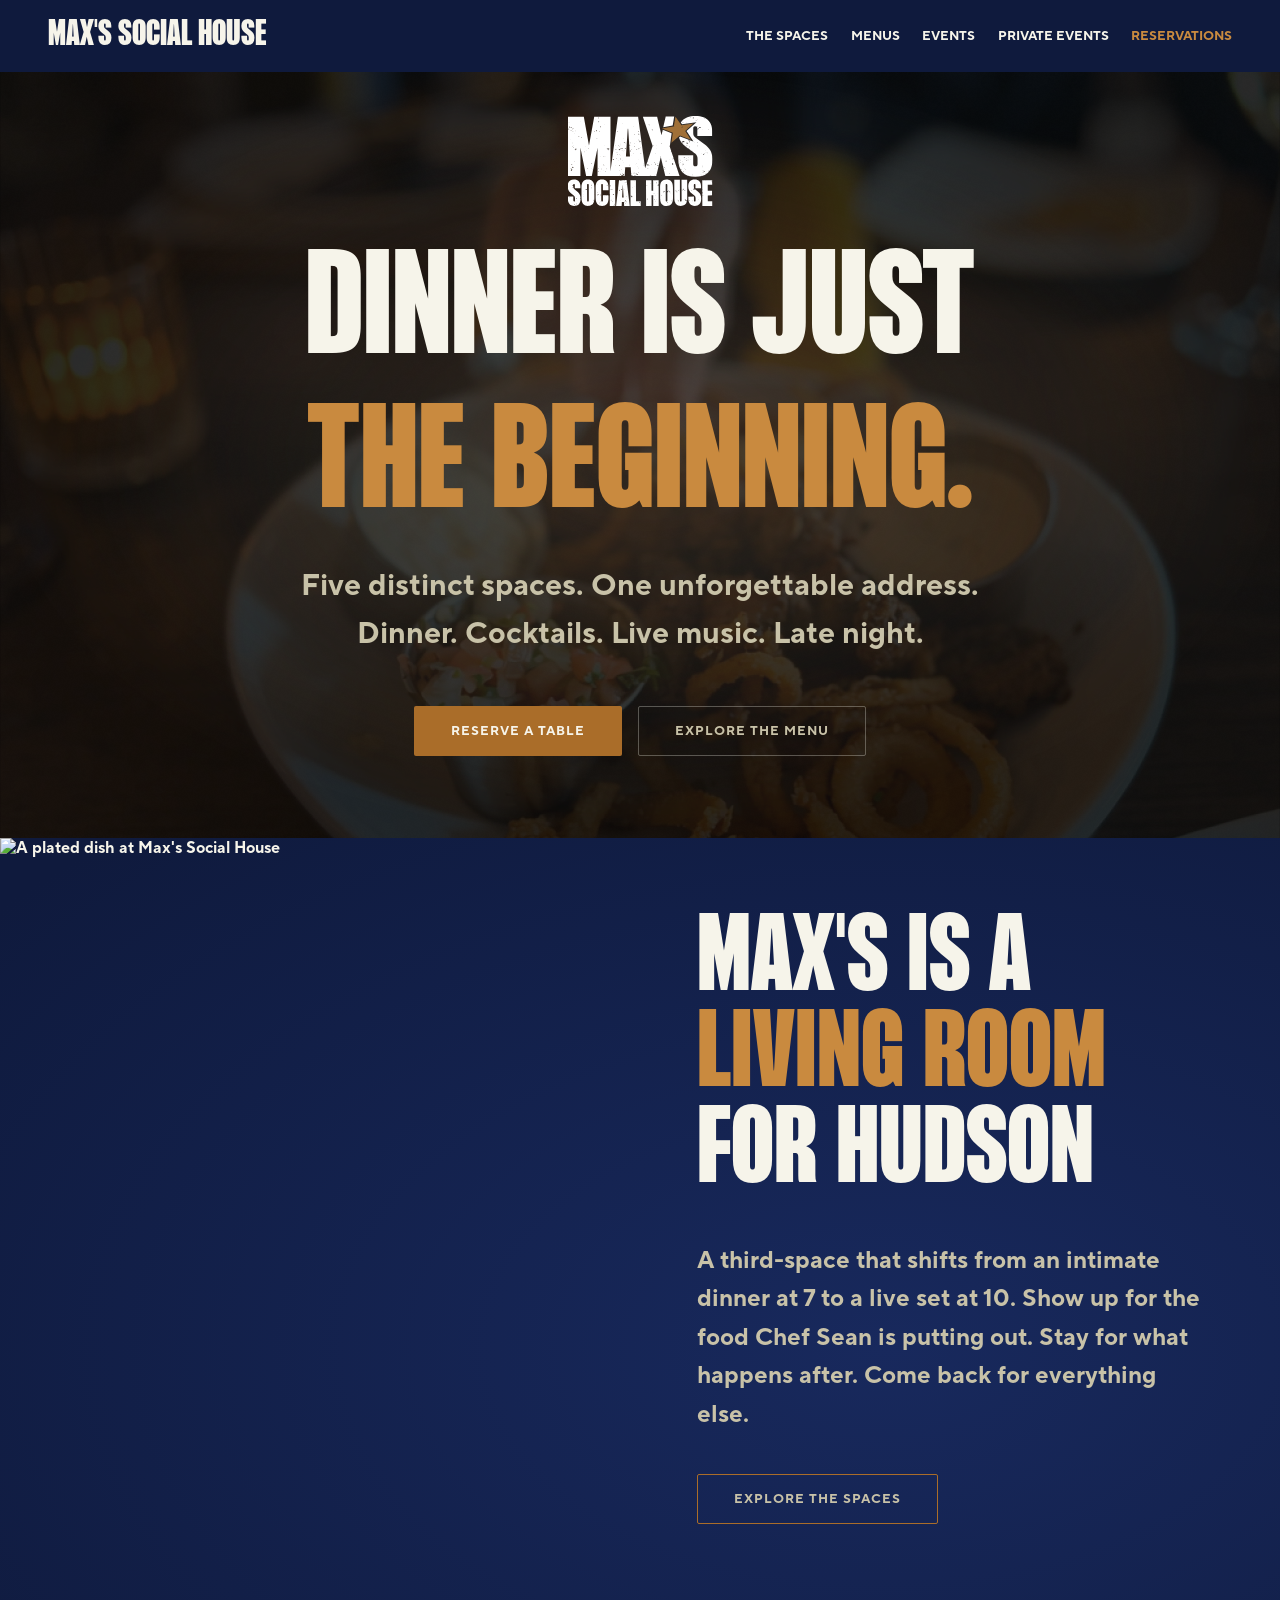
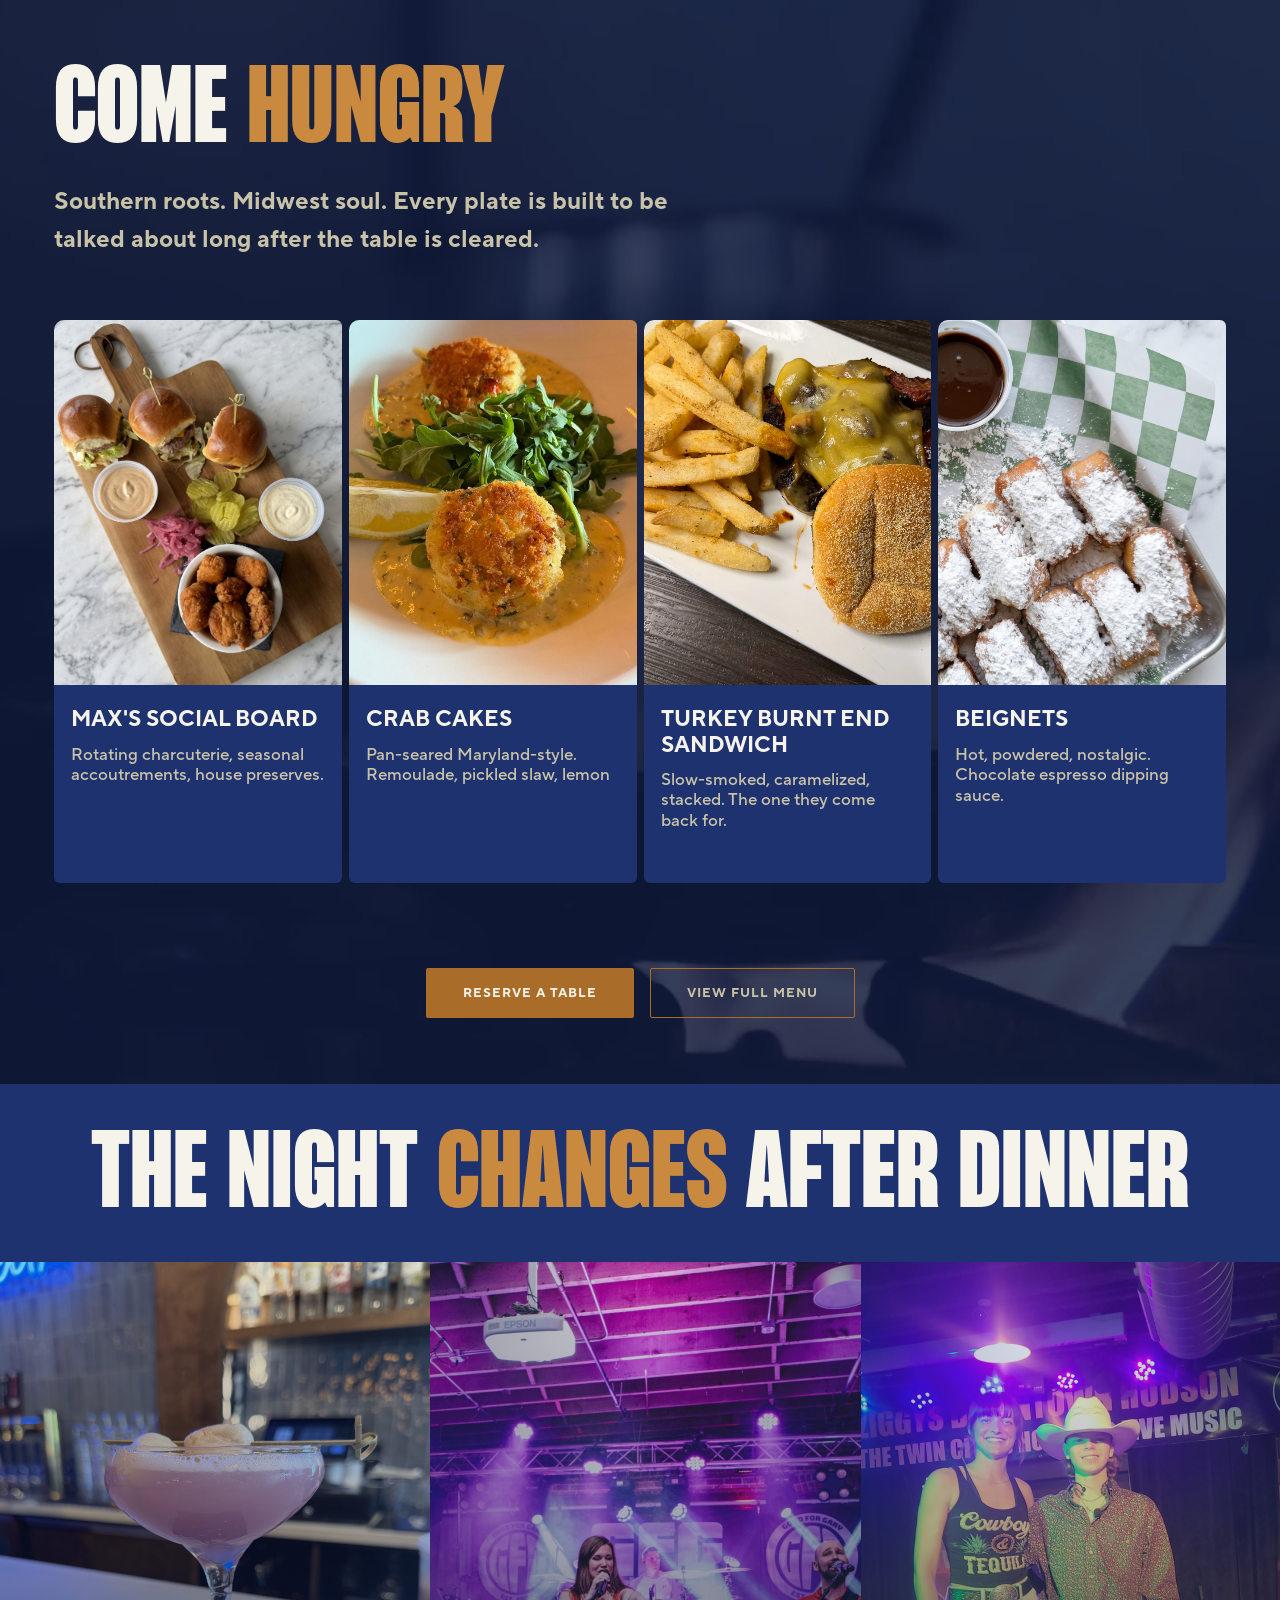
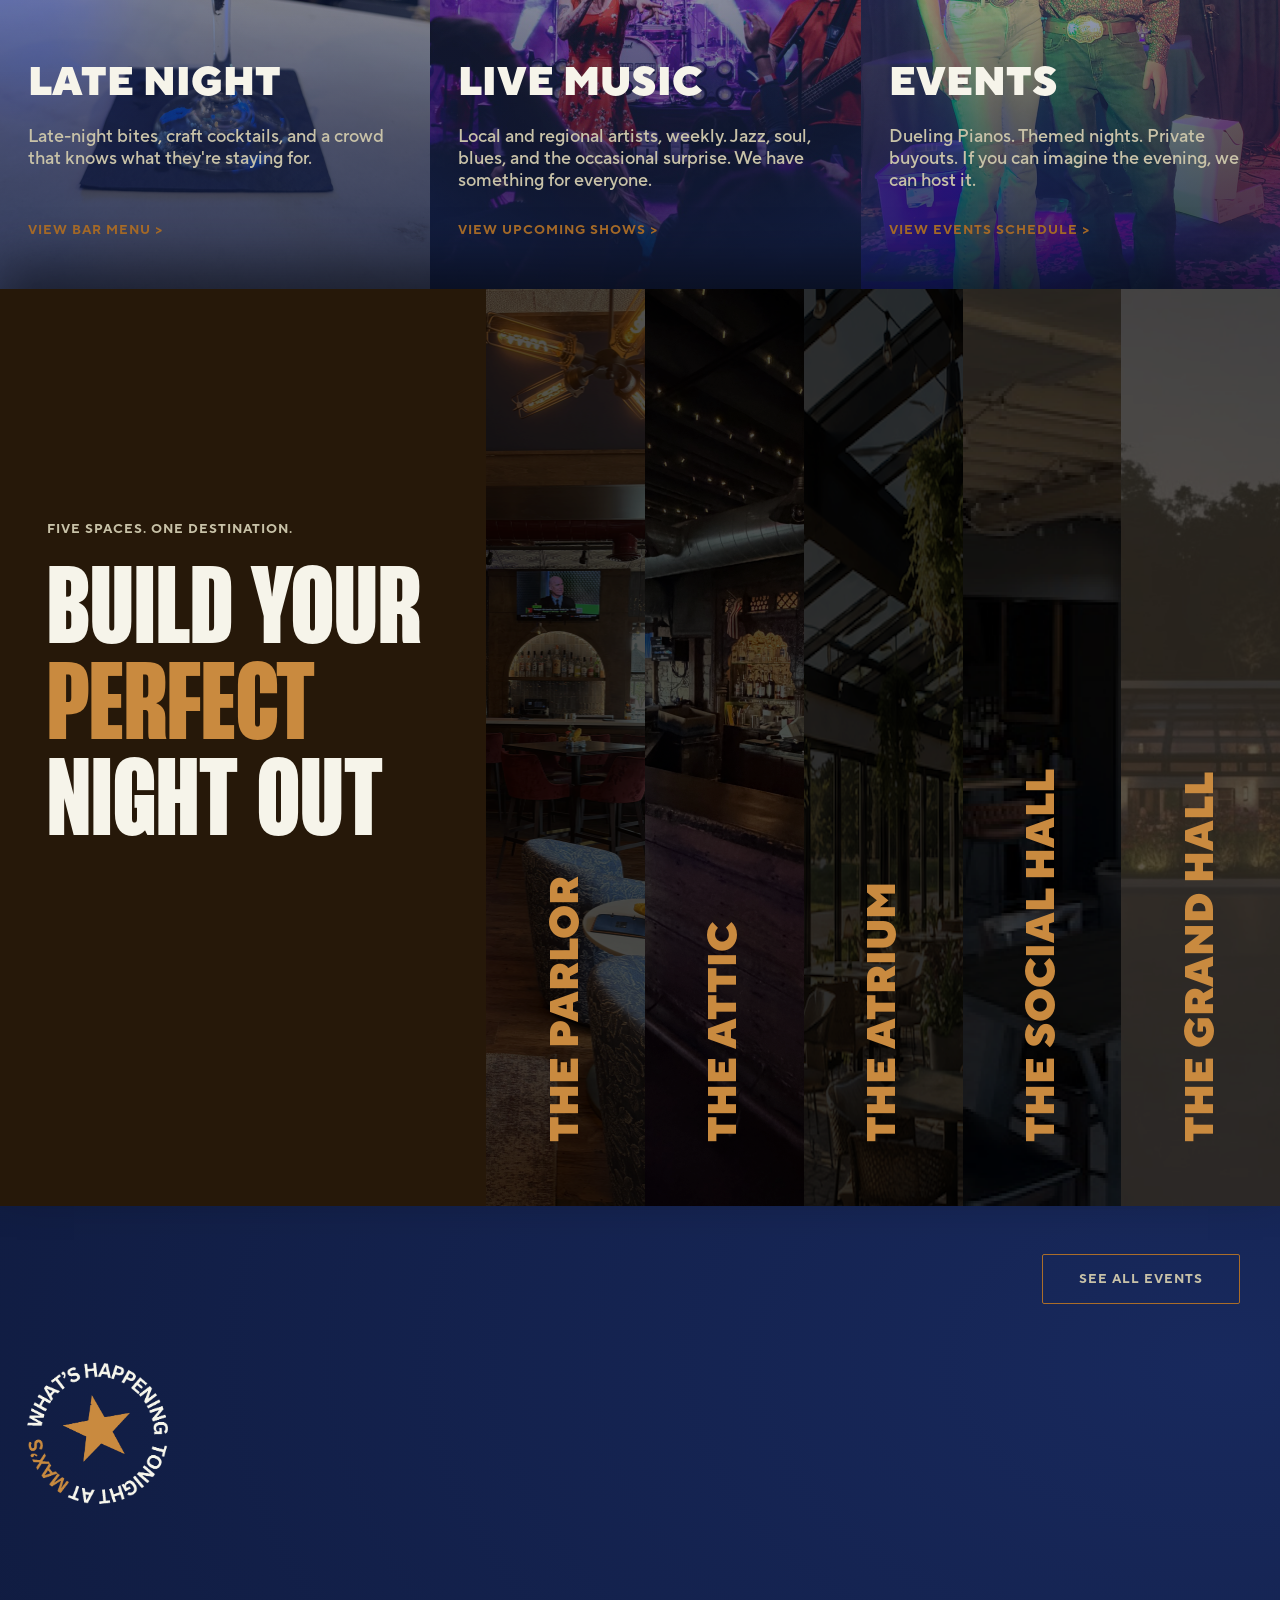
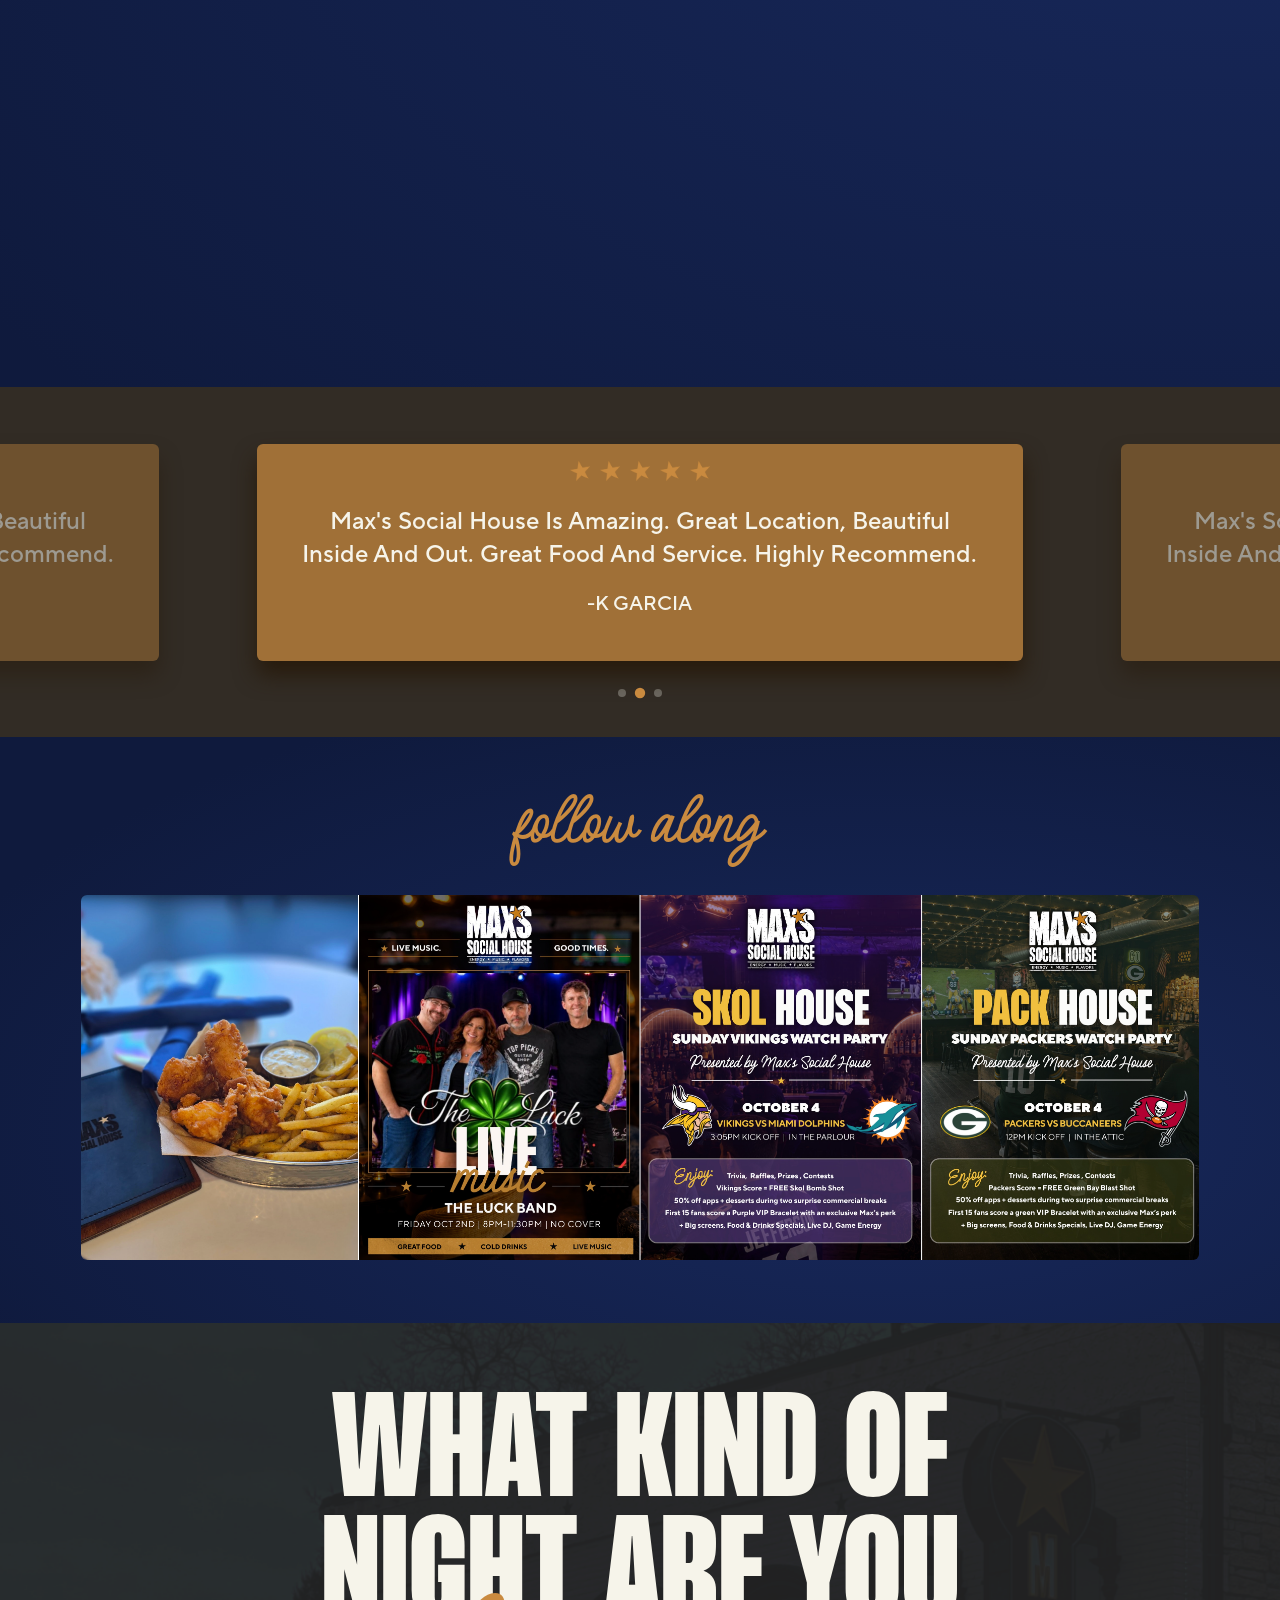
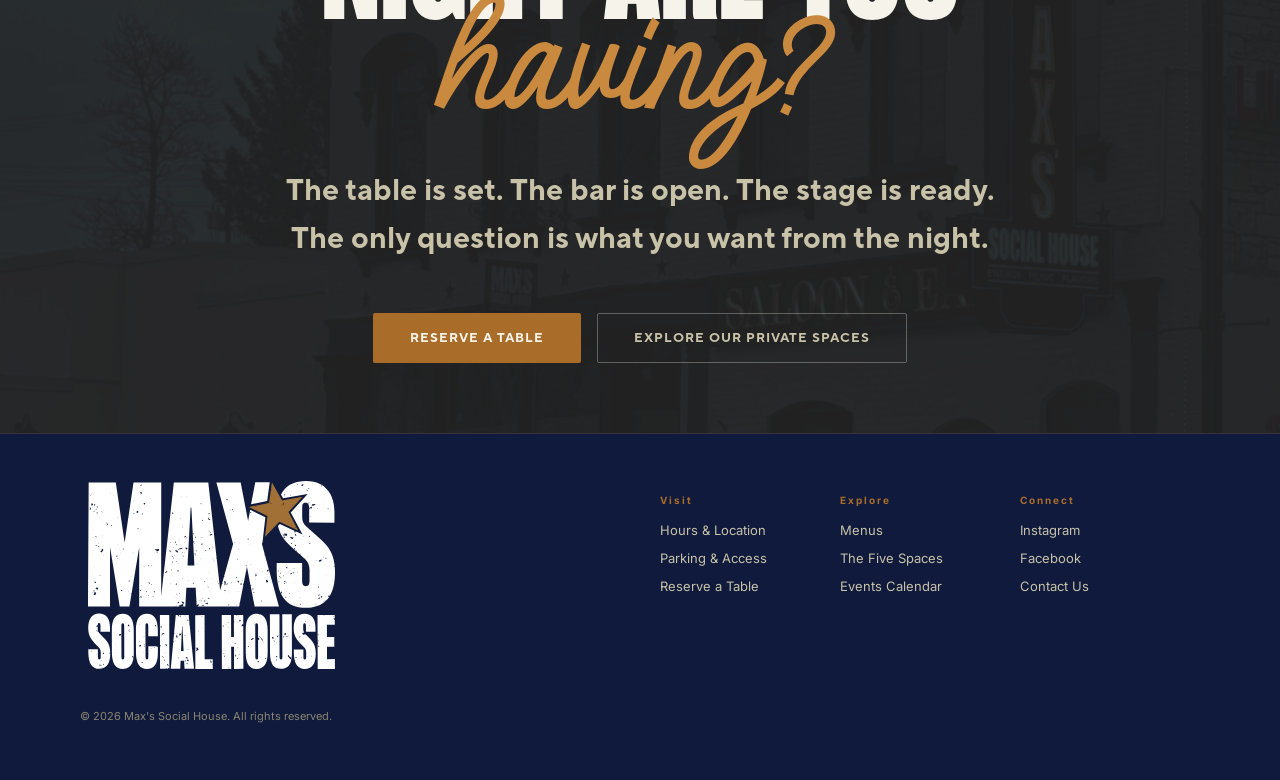
==== index.html @ 21068874 "Version CSS and JS links on each deploy Browsers cached the old stylesheet for up to 10 minutes afte" ====
<!doctype html>
<html lang="en">
<head>
  <meta charset="utf-8">
  <meta name="viewport" content="width=device-width, initial-scale=1">
  <title>Max's Social House | Hudson</title>
  <meta name="description" content="Five distinct spaces. One unforgettable address. Dinner, cocktails, live music and late night in Hudson.">
  <meta name="theme-color" content="#0f1a3d">
  <link rel="icon" href="assets/star.png">
  <link rel="preconnect" href="https://fonts.googleapis.com">
  <link rel="preconnect" href="https://fonts.gstatic.com" crossorigin>
  <link href="https://fonts.googleapis.com/css2?family=Inter:wght@400;700&display=swap" rel="stylesheet">
  <link rel="stylesheet" href="css/styles.css?v=__BUILD__">
</head>
<body>
  <a class="skip-link" href="#main">Skip to content</a>

  <!-- NAV -->
  <header class="nav" id="top">
    <a class="nav__brand" href="#top">Max's Social House</a>
    <button class="nav__toggle" aria-expanded="false" aria-controls="nav-links" aria-label="Open menu">
      <span></span><span></span>
    </button>
    <nav class="nav__links" id="nav-links" aria-label="Primary">
      <a href="#spaces">The Spaces</a>
      <a href="#menu">Menus</a>
      <a href="#events">Events</a>
      <a href="#night">Private Events</a>
      <a href="#reserve" class="is-accent">Reservations</a>
    </nav>
  </header>

  <main id="main">
    <!-- HERO -->
    <section class="hero" aria-labelledby="hero-title">
      <img class="hero__bg" src="assets/hero-bg.png" alt="" aria-hidden="true">
      <img class="hero__logo" src="assets/logo.svg" alt="Max's Social House" width="145" height="90">
      <div class="hero__content">
        <h1 id="hero-title" class="display hero__title">
          <span class="reveal">Dinner is just</span>
          <span class="reveal is-gold">the beginning.</span>
        </h1>
        <p class="hero__sub reveal">Five distinct spaces. One unforgettable address.<br>Dinner. Cocktails. Live music. Late night.</p>
        <div class="cta-row reveal">
          <a class="btn btn--solid" href="#reserve">Reserve a table</a>
          <a class="btn btn--ghost" href="#menu">Explore the menu</a>
        </div>
      </div>
    </section>

    <!-- FOOD FEATURE -->
    <section class="feature" aria-labelledby="feature-title">
      <div class="feature__media">
        <img src="assets/food-feature.png" alt="A plated dish at Max's Social House" loading="lazy">
      </div>
      <div class="feature__body">
        <h2 id="feature-title" class="display display--lg reveal">Max's is a <span class="is-gold">living room</span> for Hudson</h2>
        <p class="lede reveal">A third-space that shifts from an intimate dinner at 7 to a live set at 10. Show up for the food Chef Sean is putting out. Stay for what happens after. Come back for everything else.</p>
        <a class="btn btn--outline reveal" href="#spaces">Explore the spaces</a>
      </div>
    </section>

    <!-- COME HUNGRY -->
    <section class="menu" id="menu" aria-labelledby="menu-title">
      <img class="menu__bg" src="assets/kitchen-bg.png" alt="" aria-hidden="true" loading="lazy">
      <div class="container">
        <h2 id="menu-title" class="display display--lg reveal">Come <span class="is-gold">Hungry</span></h2>
        <p class="lede menu__lede reveal">Southern roots. Midwest soul. Every plate is built to be talked about long after the table is cleared.</p>

        <ul class="dishes">
          <li class="dish reveal">
            <div class="dish__img"><img src="assets/dish-board.png" alt="Max's Social Board" loading="lazy" style="--w:118.27%;--h:120.62%;--x:-7.47%;--y:-7.44%"></div>
            <div class="dish__info">
              <h3>Max's Social Board</h3>
              <p>Rotating charcuterie, seasonal accoutrements, house preserves.</p>
              <a class="dish__cta" href="#menu">View menu</a>
            </div>
          </li>
          <li class="dish reveal">
            <div class="dish__img"><img src="assets/dish-crab-cakes.png" alt="Crab cakes" loading="lazy" style="--w:149.84%;--h:152.25%;--x:-30.57%;--y:-33.52%"></div>
            <div class="dish__info">
              <h3>Crab Cakes</h3>
              <p>Pan-seared Maryland-style. Remoulade, pickled slaw, lemon</p>
              <a class="dish__cta" href="#menu">View menu</a>
            </div>
          </li>
          <li class="dish reveal">
            <div class="dish__img"><img src="assets/dish-burnt-end.png" alt="Turkey burnt end sandwich" loading="lazy" style="--w:162.76%;--h:165.34%;--x:-30.32%;--y:-47.65%"></div>
            <div class="dish__info">
              <h3>Turkey Burnt End Sandwich</h3>
              <p>Slow-smoked, caramelized, stacked. The one they come back for.</p>
              <a class="dish__cta" href="#menu">View menu</a>
            </div>
          </li>
          <li class="dish reveal">
            <div class="dish__img"><img src="assets/dish-beignets.png" alt="Beignets" loading="lazy" style="--w:176.62%;--h:179.55%;--x:-74.66%;--y:-35.58%"></div>
            <div class="dish__info">
              <h3>Beignets</h3>
              <p>Hot, powdered, nostalgic. Chocolate espresso dipping sauce.</p>
              <a class="dish__cta" href="#menu">View menu</a>
            </div>
          </li>
        </ul>

        <div class="cta-row cta-row--center reveal">
          <a class="btn btn--solid" href="#reserve">Reserve a table</a>
          <a class="btn btn--outline" href="#menu">View full menu</a>
        </div>
      </div>
    </section>

    <!-- THE NIGHT CHANGES -->
    <section class="night" id="night" aria-labelledby="night-title">
      <h2 id="night-title" class="display display--lg night__title reveal">The night <span class="is-gold">changes</span> after dinner</h2>
      <div class="night__grid">
        <article class="night__panel">
          <img src="assets/night-late.png" alt="Craft cocktails at the bar" loading="lazy">
          <div class="night__text">
            <h3>Late Night</h3>
            <p>Late-night bites, craft cocktails, and a crowd that knows what they're staying for.</p>
            <a class="link-cta" href="#menu">View bar menu &gt;</a>
          </div>
        </article>
        <article class="night__panel">
          <img src="assets/night-music.png" alt="Live band on stage" loading="lazy">
          <div class="night__text">
            <h3>Live Music</h3>
            <p>Local and regional artists, weekly. Jazz, soul, blues, and the occasional surprise. We have something for everyone.</p>
            <a class="link-cta" href="#events">View upcoming shows &gt;</a>
          </div>
        </article>
        <article class="night__panel">
          <img src="assets/night-events.png" alt="Guests at a themed event" loading="lazy">
          <div class="night__text">
            <h3>Events</h3>
            <p>Dueling Pianos. Themed nights. Private buyouts. If you can imagine the evening, we can host it.</p>
            <a class="link-cta" href="#events">View events schedule &gt;</a>
          </div>
        </article>
      </div>
    </section>

    <!-- BUILD YOUR PERFECT NIGHT (accordion) -->
    <section class="spaces" id="spaces" aria-labelledby="spaces-title">
      <div class="spaces__intro">
        <p class="eyebrow reveal">Five spaces. One destination.</p>
        <h2 id="spaces-title" class="display display--lg reveal">Build your<br><span class="is-gold">perfect</span><br>night out</h2>
        <p class="spaces__hint">Tap a space to step inside.</p>
      </div>

      <div class="accordion" data-accordion>
        <article class="space" data-space>
          <button class="space__tab" aria-expanded="false" aria-controls="space-parlor">
            <img src="assets/space-parlor.png" alt="" loading="lazy">
            <span class="space__label">The Parlor</span>
          </button>
          <div class="space__body" id="space-parlor" role="region" aria-label="The Parlor">
            <h3>The Parlor</h3>
            <p>Curated and unhurried. The room for a long dinner with good wine and better company.</p>
            <a class="link-cta link-cta--underline" href="#reserve">Reserve the Parlor →</a>
          </div>
        </article>
        <article class="space" data-space>
          <button class="space__tab" aria-expanded="false" aria-controls="space-attic">
            <img src="assets/space-attic.png" alt="" loading="lazy">
            <span class="space__label">The Attic</span>
          </button>
          <div class="space__body" id="space-attic" role="region" aria-label="The Attic">
            <h3>The Attic</h3>
            <p>A stage that's never empty for long. This is where the night shifts.</p>
            <a class="link-cta" href="#events">See the lineup &gt;</a>
          </div>
        </article>
        <article class="space" data-space>
          <button class="space__tab" aria-expanded="false" aria-controls="space-atrium">
            <img src="assets/space-atrium.png" alt="" loading="lazy">
            <span class="space__label">The Atrium</span>
          </button>
          <div class="space__body" id="space-atrium" role="region" aria-label="The Atrium">
            <h3>The Atrium</h3>
            <p>The most beautiful space in Hudson. Featuring a glass retractable roof, perfect for your next private event.</p>
            <a class="link-cta" href="#reserve">Reserve your spot &gt;</a>
          </div>
        </article>
        <article class="space" data-space>
          <button class="space__tab" aria-expanded="false" aria-controls="space-social">
            <img src="assets/space-social-hall.png" alt="" loading="lazy">
            <span class="space__label">The Social Hall</span>
          </button>
          <div class="space__body" id="space-social" role="region" aria-label="The Social Hall">
            <h3>The Social Hall</h3>
            <p>Full buyout capacity for weddings, corporate events, and celebrations that need the whole stage.</p>
            <a class="link-cta" href="#reserve">Plan your next event &gt;</a>
          </div>
        </article>
        <article class="space space--dim" data-space>
          <button class="space__tab" aria-expanded="false" aria-controls="space-grand">
            <img src="assets/space-grand-hall.png" alt="" loading="lazy">
            <span class="space__label">The Grand Hall</span>
          </button>
          <div class="space__body" id="space-grand" role="region" aria-label="The Grand Hall">
            <h3>The Grand Hall</h3>
            <p>When the whole house is yours. Max's at full scale — every room, every bar, every floor.</p>
            <a class="link-cta" href="#reserve">Plan your next event &gt;</a>
          </div>
        </article>
      </div>
    </section>

    <!-- EVENTS -->
    <section class="events" id="events" aria-labelledby="events-title">
      <div class="container">
        <div class="events__head">
          <h2 id="events-title" class="display display--lg reveal">Plans just got <span class="is-gold">better</span></h2>
          <a class="btn btn--outline" href="#events">See all events</a>
        </div>
        <div class="events__stickers" aria-hidden="true">
          <img class="sticker sticker--badge" src="assets/badge.png" alt="">
          <img class="sticker sticker--star" src="assets/star.png" alt="">
        </div>
        <ul class="event-list">
          <li class="event reveal">
            <div class="event__img"><img src="assets/event-1.png" alt="Band performing" loading="lazy"></div>
            <div class="event__info">
              <p class="event__date">Saturday, Oct 9 · 7-10 PM</p>
              <h3>Band Name One</h3>
            </div>
          </li>
          <li class="event reveal">
            <div class="event__img event__img--top"><img src="assets/event-2.png" alt="Band performing" loading="lazy"></div>
            <div class="event__info">
              <p class="event__date">Saturday, Oct 9 · 7-10 PM</p>
              <h3>Band Name One</h3>
            </div>
          </li>
          <li class="event reveal">
            <div class="event__img"><img src="assets/event-3.png" alt="Band performing" loading="lazy"></div>
            <div class="event__info">
              <p class="event__date">Saturday, Oct 9 · 7-10 PM</p>
              <h3>Band Name One</h3>
            </div>
          </li>
        </ul>
      </div>
    </section>

    <!-- REVIEWS -->
    <section class="reviews" aria-label="Guest reviews">
      <div class="reviews__track" data-carousel>
        <figure class="review">
          <div class="review__stars" aria-label="5 out of 5 stars"><img src="assets/star.png" alt=""><img src="assets/star.png" alt=""><img src="assets/star.png" alt=""><img src="assets/star.png" alt=""><img src="assets/star.png" alt=""></div>
          <blockquote>Max's Social House is amazing. Great location, beautiful inside and out. Great food and service. Highly recommend.</blockquote>
          <figcaption>-K Garcia</figcaption>
        </figure>
        <figure class="review">
          <div class="review__stars" aria-label="5 out of 5 stars"><img src="assets/star.png" alt=""><img src="assets/star.png" alt=""><img src="assets/star.png" alt=""><img src="assets/star.png" alt=""><img src="assets/star.png" alt=""></div>
          <blockquote>Max's Social House is amazing. Great location, beautiful inside and out. Great food and service. Highly recommend.</blockquote>
          <figcaption>-K Garcia</figcaption>
        </figure>
        <figure class="review">
          <div class="review__stars" aria-label="5 out of 5 stars"><img src="assets/star.png" alt=""><img src="assets/star.png" alt=""><img src="assets/star.png" alt=""><img src="assets/star.png" alt=""><img src="assets/star.png" alt=""></div>
          <blockquote>Max's Social House is amazing. Great location, beautiful inside and out. Great food and service. Highly recommend.</blockquote>
          <figcaption>-K Garcia</figcaption>
        </figure>
      </div>
      <div class="reviews__dots" role="tablist" aria-label="Choose review"></div>
    </section>

    <!-- IG FEED -->
    <section class="ig" aria-labelledby="ig-title">
      <h2 id="ig-title" class="script ig__title reveal">follow along</h2>
      <a class="ig__feed reveal" href="https://www.instagram.com/" target="_blank" rel="noopener">
        <img src="assets/ig-feed.png" alt="Recent posts from Max's Social House on Instagram" loading="lazy">
      </a>
    </section>

    <!-- RESERVATIONS CTA -->
    <section class="reserve" id="reserve" aria-labelledby="reserve-title">
      <img class="reserve__bg" src="assets/reserve-bg.png" alt="" aria-hidden="true" loading="lazy">
      <div class="reserve__content">
        <h2 id="reserve-title" class="reserve__title">
          <span class="display reveal">What kind of</span>
          <span class="display reveal">night are you</span>
          <span class="script is-gold reveal">having?</span>
        </h2>
        <p class="hero__sub reveal">The table is set. The bar is open. The stage is ready.<br>The only question is what you want from the night.</p>
        <div class="cta-row reveal">
          <a class="btn btn--solid" href="#reserve">Reserve a table</a>
          <a class="btn btn--ghost" href="#spaces">Explore our private spaces</a>
        </div>
      </div>
    </section>
  </main>

  <!-- FOOTER -->
  <footer class="footer">
    <img class="footer__logo" src="assets/logo-footer.svg" alt="Max's Social House" width="247" height="188" loading="lazy">
    <div class="footer__cols">
      <div>
        <h4>Visit</h4>
        <a href="#reserve">Hours &amp; Location</a>
        <a href="#reserve">Parking &amp; Access</a>
        <a href="#reserve">Reserve a Table</a>
      </div>
      <div>
        <h4>Explore</h4>
        <a href="#menu">Menus</a>
        <a href="#spaces">The Five Spaces</a>
        <a href="#events">Events Calendar</a>
      </div>
      <div>
        <h4>Connect</h4>
        <a href="https://www.instagram.com/" target="_blank" rel="noopener">Instagram</a>
        <a href="https://www.facebook.com/" target="_blank" rel="noopener">Facebook</a>
        <a href="#reserve">Contact Us</a>
      </div>
    </div>
    <p class="footer__legal">© <span data-year>2026</span> Max's Social House. All rights reserved.</p>
  </footer>

  <script src="js/main.js?v=__BUILD__" defer></script>
</body>
</html>
---- css/styles.css ----
/* Max's Social House — homepage
   Built from Figma file WsIGSL1hlkU1OYJswcUmLU (Home + /page states).
   The design calls for TT Norms Pro ExtraBold on large titles; Black (900) stands
   in until an ExtraBold file is added. Weight 800 requests resolve to Black. */

@font-face { font-family: "PP Formula Condensed"; src: url("../fonts/PPFormula-CondensedBlack.woff2") format("woff2"); font-weight: 900; font-display: swap; }
@font-face { font-family: "Bristers Script"; src: url("../fonts/TheBristersScript.woff2") format("woff2"); font-weight: 400; font-display: swap; }
@font-face { font-family: "TT Norms Pro"; src: url("../fonts/TTNormsPro-Medium.woff2") format("woff2"); font-weight: 500; font-display: swap; }
@font-face { font-family: "TT Norms Pro"; src: url("../fonts/TTNormsPro-Bold.woff2") format("woff2"); font-weight: 700; font-display: swap; }
@font-face { font-family: "TT Norms Pro"; src: url("../fonts/TTNormsPro-Black.woff2") format("woff2"); font-weight: 800 900; font-display: swap; }

:root {
  /* Color (from Figma fills) */
  --navy: #0f1a3d;
  --navy-glow: #18295d;
  --navy-card: #1e3270;
  --cream: #f6f4ea;
  --sand: #c8c2a8;
  --gold: #c98a3f;
  --copper: #aa6d29;
  --espresso: #261809;
  --cocoa: #322c25;
  --caramel: #a07037;
  --shadow-brown: #281b0c;
  --muted: #8a8470;
  --ink: #0a0a0a;

  /* Type */
  --f-display: "PP Formula Condensed", "Anton", Impact, "Arial Narrow", sans-serif;
  --f-body: "TT Norms Pro", "Figtree", system-ui, -apple-system, sans-serif;
  --f-script: "Bristers Script", "Kaushan Script", cursive;
  --f-ui: "Inter", system-ui, sans-serif;

  /* Fluid scale, keyed to the 1280 artboard */
  --t-hero: clamp(3.5rem, 10.15vw, 8.125rem);   /* 130px */
  --t-display: clamp(3rem, 7.5vw, 6rem);         /* 96px */
  --t-sub: clamp(1.125rem, 2.35vw, 1.875rem);    /* 30px */
  --t-lede: clamp(1.0625rem, 1.875vw, 1.5rem);   /* 24px */
  --t-h3: clamp(1.75rem, 3.125vw, 2.5rem);       /* 40px */

  --gutter: clamp(1rem, 4.2vw, 3.375rem);        /* 54px */
  --ease: cubic-bezier(.22, .61, .36, 1);
}

*, *::before, *::after { box-sizing: border-box; }
html { scroll-behavior: smooth; scroll-padding-top: 72px; }
body {
  margin: 0;
  background: var(--navy);
  color: var(--cream);
  font-family: var(--f-body);
  font-weight: 700;
  -webkit-font-smoothing: antialiased;
  overflow-x: hidden;
}
img { display: block; max-width: 100%; }
a { color: inherit; text-decoration: none; }
h1, h2, h3, h4, p, ul, figure, blockquote { margin: 0; padding: 0; }
ul { list-style: none; }

.skip-link {
  position: absolute; left: -9999px; top: 0; z-index: 100;
  background: var(--copper); color: var(--cream); padding: 12px 16px;
}
.skip-link:focus { left: 16px; top: 16px; }

:focus-visible { outline: 2px solid var(--gold); outline-offset: 3px; }

.container { width: 100%; max-width: 1280px; margin: 0 auto; padding: 0 var(--gutter); }
.is-gold { color: var(--gold); }

/* ---------- Type helpers ---------- */
.display {
  font-family: var(--f-display);
  font-weight: 900;
  text-transform: uppercase;
  line-height: 1;
  letter-spacing: 0;
}
.display--lg { font-size: var(--t-display); }
.script { font-family: var(--f-script); font-weight: 400; text-transform: lowercase; line-height: 1; }
.lede { font-size: var(--t-lede); line-height: 1.6; color: var(--sand); }
.eyebrow { font-size: 13px; letter-spacing: 1px; text-transform: uppercase; color: var(--sand); }

/* ---------- Buttons ---------- */
.cta-row { display: flex; flex-wrap: wrap; gap: 16px; justify-content: center; }
.btn {
  display: inline-flex; align-items: center; justify-content: center;
  padding: 16px 36px;
  border-radius: 2px;
  font-size: 13px; letter-spacing: 1px; text-transform: uppercase;
  border: 1px solid transparent;
  transition: background-color .25s var(--ease), border-color .25s var(--ease), color .25s var(--ease), transform .25s var(--ease);
}
.btn:hover { transform: translateY(-2px); }
.btn--solid { background: var(--copper); color: var(--cream); }
.btn--solid:hover { background: var(--gold); }
.btn--ghost { border-color: rgba(246, 244, 234, .3); color: var(--sand); }
.btn--ghost:hover { border-color: var(--cream); color: var(--cream); }
.btn--outline { border-color: var(--copper); color: var(--sand); }
.btn--outline:hover { background: var(--copper); color: var(--cream); }

.link-cta {
  display: inline-block;
  font-size: 13px; letter-spacing: 1px; text-transform: uppercase;
  color: var(--copper);
  transition: color .2s var(--ease), transform .2s var(--ease);
}
.link-cta:hover { color: var(--gold); transform: translateX(4px); }
.link-cta--underline { color: var(--gold); text-decoration: underline; text-underline-offset: 3px; }

/* ---------- Nav ---------- */
.nav {
  position: sticky; top: 0; z-index: 50;
  height: 72px;
  display: flex; align-items: center; justify-content: space-between;
  padding: 0 clamp(1rem, 3.75vw, 3rem);
  background: var(--navy);
  transition: box-shadow .3s var(--ease);
}
.nav.is-scrolled { box-shadow: 0 8px 24px rgba(0, 0, 0, .35); }
.nav__brand { font-family: var(--f-display); font-size: 32px; text-transform: uppercase; color: var(--cream); white-space: nowrap; }
.nav__links { display: flex; gap: clamp(1rem, 1.75vw, 1.4rem); align-items: center; }
.nav__links a {
  position: relative; font-size: 13px; text-transform: uppercase; color: var(--cream);
}
.nav__links a::after {
  content: ""; position: absolute; left: 0; right: 0; bottom: -6px; height: 1px;
  background: currentColor; transform: scaleX(0); transform-origin: left;
  transition: transform .3s var(--ease);
}
.nav__links a:hover::after, .nav__links a:focus-visible::after { transform: scaleX(1); }
.nav__links a.is-accent { color: var(--gold); }
.nav__toggle { display: none; }

/* ---------- Hero ---------- */
.hero {
  position: relative; overflow: hidden;
  min-height: 766px;
  display: grid; place-items: center;
  padding: 160px var(--gutter) 64px;
  background: radial-gradient(64vw 383px at 50% 50%, #322c25 0%, #1e1b17 50%, #0a0a0a 100%);
  background-color: var(--ink);
  text-align: center;
}
.hero__bg {
  position: absolute; inset: 0;
  width: 100%; height: 100%;
  object-fit: cover; pointer-events: none;
}
.hero__logo { position: absolute; top: 44px; left: 50%; transform: translateX(-50%); width: 145px; height: auto; }
.hero__content { position: relative; max-width: 1175px; }
.hero__title { font-size: var(--t-hero); display: flex; flex-direction: column; color: var(--cream); }
.hero__title .is-gold { margin-top: .18em; }
.hero__sub { margin: 28px auto 48px; max-width: 894px; font-size: var(--t-sub); line-height: 1.6; color: var(--sand); }

/* ---------- Feature ---------- */
.feature {
  position: relative; overflow: hidden;
  display: grid; grid-template-columns: minmax(0, 46%) minmax(0, 1fr);
  gap: clamp(2rem, 8.5vw, 6.75rem);
  align-items: center;
  min-height: 725px;
  background: radial-gradient(90% 90% at 69% 67%, var(--navy-glow) 0%, var(--navy) 100%);
}
.feature__media { align-self: stretch; position: relative; }
.feature__media img { position: absolute; inset: 0; width: 100%; height: 100%; object-fit: cover; }
.feature__body { padding: 76px var(--gutter) 76px 0; max-width: 560px; }
.feature__body h2 { margin-bottom: 40px; }
.feature__body .lede { margin-bottom: 40px; }

/* ---------- Come Hungry ---------- */
.menu { position: relative; overflow: hidden; background: var(--navy); padding: 66px 0 66px; }
.menu__bg { position: absolute; inset: 0; width: 100%; height: 100%; object-fit: cover; pointer-events: none; }
.menu .container { position: relative; }
.menu__lede { max-width: 646px; margin-top: 21px; }
.dishes {
  display: grid; grid-template-columns: repeat(4, minmax(0, 1fr));
  gap: 7px; margin: 60px 0 85px;
}
.dish { position: relative; display: flex; flex-direction: column; }
.dish__img {
  position: relative; overflow: hidden;
  aspect-ratio: 282 / 370;
  border-radius: 10px 6px 0 0;
}
.dish__img img {
  position: absolute; max-width: none;
  width: var(--w); height: var(--h); left: var(--x); top: var(--y);
  transition: transform .8s var(--ease);
}
.dish:hover .dish__img img { transform: scale(1.06); }
.dish__info {
  flex: 1;
  position: relative; overflow: hidden;
  margin-top: -12px;
  min-height: 183px;
  padding: 22px 17px 52px;
  background: var(--navy-card);
  border-radius: 0 0 6px 6px;
}
.dish__info h3 { font-size: 22px; text-transform: uppercase; color: var(--cream); line-height: 1.15; }
.dish__info p { margin-top: 12px; font-weight: 500; font-size: 17px; color: var(--sand); line-height: 1.2; }
.dish__cta {
  position: absolute; left: 0; right: 0; bottom: 0;
  height: 36px; display: flex; align-items: center; padding: 0 17px;
  background: var(--copper); color: #fff; font-size: 12px; text-transform: uppercase;
  transform: translateY(100%);
  transition: transform .35s var(--ease), background-color .2s;
}
.dish:hover .dish__cta, .dish:focus-within .dish__cta { transform: translateY(0); }
.dish__cta:hover { background: var(--gold); }
.cta-row--center { justify-content: center; }

/* ---------- Night changes ---------- */
.night {
  /* Pinned so the Spaces accordion slides up over it. --night-top is set in JS
     so a section taller than the viewport pins by its bottom edge. */
  position: sticky; top: var(--night-top, 72px); z-index: 0;
  background: var(--navy-card); padding: 47px 0 0;
}
.night__title { text-align: center; padding: 0 var(--gutter); margin-bottom: 35px; }
.night__grid { display: grid; grid-template-columns: 430fr 431fr 419fr; }
.night__panel { position: relative; overflow: hidden; height: 627px; }
.night__panel img { width: 100%; height: 100%; object-fit: cover; transition: transform 1s var(--ease), filter .6s var(--ease); }
.night__panel::after {
  content: ""; position: absolute; inset: 0; pointer-events: none;
  background: linear-gradient(180deg, transparent 45%, rgba(15, 26, 61, .55) 100%);
}
.night__panel:hover img { transform: scale(1.05); filter: brightness(1.1); }
.night__text { position: absolute; z-index: 1; left: 28px; right: 28px; bottom: 50px; max-width: 360px; }
.night__text h3 { font-weight: 800; font-size: var(--t-h3); color: var(--cream); line-height: 1.05; text-transform: uppercase; }
.night__text p { margin: 22px 0 28px; min-height: 3.6em; font-weight: 500; font-size: 18px; color: var(--sand); line-height: 1.2; }

/* ---------- Spaces accordion ---------- */
.spaces {
  position: relative; z-index: 1;
  box-shadow: 0 -24px 48px rgba(0, 0, 0, .45);
  display: grid; grid-template-columns: 38% 62%;
  min-height: 917px;
  background: var(--espresso);
}
.spaces__intro { align-self: center; padding: 0 var(--gutter) 120px 47px; }
.spaces__intro .eyebrow { margin-bottom: 30px; }
.spaces__hint { display: none; }

.accordion { display: flex; height: 917px; }
.space {
  position: relative; overflow: hidden;
  flex: 1 1 0;
  transition: flex-grow .7s var(--ease);
  min-width: 0;
}
.space.is-active { flex-grow: 5.66; }
.space__tab {
  position: absolute; inset: 0; width: 100%;
  border: 0; padding: 0; margin: 0; cursor: pointer;
  background: var(--espresso); color: inherit; font: inherit;
}
.space__tab img {
  position: absolute; inset: 0; width: 100%; height: 100%; object-fit: cover;
  transition: transform 1s var(--ease), filter .7s var(--ease);
  filter: brightness(.62);
}
.space__tab::after {
  content: ""; position: absolute; inset: 0; pointer-events: none;
  background: linear-gradient(180deg, transparent 50%, rgba(10, 8, 6, .75) 100%);
  opacity: 0; transition: opacity .6s var(--ease);
}
.space:hover .space__tab img { filter: brightness(.8); }
.space.is-active .space__tab img { filter: brightness(.8); transform: scale(1.02); }
.space.is-active .space__tab::after { opacity: 1; }

.space--dim .space__tab { background: var(--cocoa); }
.space--dim .space__tab img { filter: none; opacity: .2; }
.space--dim.is-active .space__tab { background: #000; }
.space--dim.is-active .space__tab img { filter: none; opacity: .5; }

.space__label {
  position: absolute; left: 50%; bottom: 64px;
  transform: translateX(-50%) rotate(180deg);
  writing-mode: vertical-rl;
  font-weight: 800; font-size: var(--t-h3); line-height: 1;
  color: var(--gold); text-transform: uppercase; white-space: nowrap;
  transition: opacity .35s var(--ease);
}
.space.is-active .space__label { opacity: 0; }

.space__body {
  position: absolute; left: 24px; right: 24px; bottom: 64px;
  max-width: 402px;
  opacity: 0; transform: translateY(16px); pointer-events: none;
  transition: opacity .4s var(--ease), transform .5s var(--ease);
}
.space.is-active .space__body {
  opacity: 1; transform: none; pointer-events: auto;
  transition-delay: .3s;
}
.space__body h3 { font-weight: 800; font-size: var(--t-h3); text-transform: uppercase; color: var(--cream); white-space: nowrap; }
.space__body p { margin: 18px 0 22px; font-size: var(--t-lede); line-height: 1.32; color: var(--sand); }

/* ---------- Events ---------- */
.events {
  position: relative; overflow: hidden;
  padding: 48px 0 48px;
  background: radial-gradient(120% 120% at 96% 20%, var(--navy-glow) 0%, var(--navy) 100%);
}
.events .container { position: relative; padding: 0 40px; }
.events__head { display: flex; align-items: flex-start; justify-content: space-between; gap: 24px; padding-left: 10px; }
.events__head h2 { color: #fff; }
.events__stickers { position: absolute; left: 0; top: 58px; z-index: 2; pointer-events: none; }
.sticker--badge { width: 194px; height: 243px; object-fit: cover; }
.sticker--star { position: absolute; left: 63px; top: 83px; width: 67px; height: 67px; animation: spin 18s linear infinite; }
@keyframes spin { to { transform: rotate(360deg); } }

.event-list { display: grid; grid-template-columns: repeat(3, minmax(0, 1fr)); gap: 12px; margin-top: 103px; }
.event { display: flex; flex-direction: column; }
.event__img { position: relative; overflow: hidden; aspect-ratio: 392 / 352; border-radius: 6px 6px 0 0; }
.event__img img { width: 100%; height: 100%; object-fit: cover; transition: transform .8s var(--ease); }
.event__img--top img { object-position: 50% 85%; }
.event:hover .event__img img { transform: scale(1.05); }
.event__info { min-height: 134px; padding: 38px 14px 20px; background: var(--navy-card); border-radius: 0 0 6px 6px; }
.event__date { font-size: 13px; letter-spacing: 1px; text-transform: uppercase; color: var(--gold); }
.event__info h3 { margin-top: 12px; font-size: 22px; text-transform: uppercase; color: var(--cream); }

/* ---------- Reviews ---------- */
.reviews { position: relative; overflow: hidden; background: var(--cocoa); padding: 57px 0 40px; }
.reviews__track {
  --card: min(766px, 86vw);
  --gap: clamp(24px, 7.65vw, 98px);
  display: flex; gap: var(--gap);
  transition: transform .8s var(--ease);
  touch-action: pan-y;
}
.review {
  flex: 0 0 var(--card);
  min-height: 217px;
  padding: 17px 42px 28px;
  background: var(--caramel);
  border-radius: 6px;
  box-shadow: 0 14px 22px var(--shadow-brown);
  text-align: center;
  cursor: pointer;
  opacity: .55;
  transition: opacity .6s var(--ease);
}
.review.is-active { opacity: 1; cursor: default; }
.review__stars { display: flex; justify-content: center; gap: 10px; margin-bottom: 25px; }
.review__stars img { width: 20px; height: 20px; object-fit: cover; }
.review blockquote { font-weight: 500; font-size: var(--t-lede); line-height: 1.35; text-transform: capitalize; color: var(--cream); }
.review figcaption { margin-top: 20px; font-weight: 500; font-size: 20px; color: var(--cream); text-transform: uppercase; }
.reviews__dots { display: flex; justify-content: center; gap: 10px; margin-top: 28px; }
.reviews__dots button {
  width: 8px; height: 8px; padding: 0; border: 0; border-radius: 50%;
  background: rgba(246, 244, 234, .3); cursor: pointer; transition: background-color .3s, transform .3s;
}
.reviews__dots button[aria-selected="true"] { background: var(--gold); transform: scale(1.3); }

/* ---------- IG feed ---------- */
.ig {
  padding: 63px var(--gutter) 63px;
  background: radial-gradient(80% 80% at 69% 67%, var(--navy-glow) 0%, var(--navy) 100%);
  text-align: center;
}
.ig__title { font-size: clamp(2.5rem, 4.2vw, 3.375rem); color: var(--gold); margin-bottom: 41px; }
.ig__feed { display: block; max-width: 1118px; margin: 0 auto; border-radius: 6px; overflow: hidden; }
.ig__feed img { width: 100%; aspect-ratio: 2218 / 724; object-fit: cover; transition: transform .8s var(--ease); }
.ig__feed:hover img { transform: scale(1.02); }

/* ---------- Reservations ---------- */
.reserve {
  position: relative; overflow: hidden;
  min-height: 688px; display: grid; place-items: center;
  padding: 70px var(--gutter);
  background: var(--ink);
  text-align: center;
}
.reserve__bg { position: absolute; inset: 0; width: 100%; height: 100%; object-fit: fill; opacity: .5; pointer-events: none; }
/* Figma sets this frame to 90% opacity over a white page, which lifts the photo. */
.reserve::after { content: ""; position: absolute; inset: 0; background: rgba(255, 255, 255, .1); pointer-events: none; }
.reserve__content { z-index: 1; }
.reserve__content { position: relative; max-width: 906px; }
.reserve__title { display: flex; flex-direction: column; align-items: center; font-weight: 400; }
.reserve__title .display { font-size: var(--t-hero); color: var(--cream); }
.reserve__title .display + .display { margin-top: -.05em; }
.reserve__title .script { font-size: var(--t-hero); margin-top: -.3em; }
.reserve .hero__sub { margin: 30px auto 50px; }

/* ---------- Footer ---------- */
.footer {
  position: relative;
  display: grid; grid-template-columns: 1fr auto;
  gap: 40px 60px;
  padding: 47px 80px 57px 88px;
  background: var(--navy);
  border-top: 1px solid rgba(170, 109, 41, .3);
  font-family: var(--f-ui);
}
.footer__logo { width: 247px; height: auto; }
.footer__cols { display: grid; grid-template-columns: repeat(3, 180px); padding-top: 13px; }
.footer__cols div { display: flex; flex-direction: column; gap: 12px; }
.footer h4 { font-weight: 700; font-size: 10px; letter-spacing: 2px; color: var(--copper); margin-bottom: 4px; }
.footer__cols a { font-weight: 400; font-size: 13px; color: var(--sand); transition: color .2s; }
.footer__cols a:hover { color: var(--cream); }
.footer__legal { grid-column: 1 / -1; margin-left: -8px; font-weight: 400; font-size: 11px; color: var(--muted); }

/* ---------- Reveal on scroll ---------- */
.reveal { opacity: 0; transform: translateY(24px); transition: opacity .9s var(--ease), transform .9s var(--ease); }
.reveal.is-in { opacity: 1; transform: none; }
.no-js .reveal { opacity: 1; transform: none; }

/* ---------- Responsive ---------- */
@media (max-width: 1100px) {
  .nav__toggle {
    display: inline-flex; flex-direction: column; justify-content: center; gap: 6px;
    width: 44px; height: 44px; padding: 10px; border: 0; background: transparent; cursor: pointer;
  }
  .nav__toggle span { display: block; height: 2px; background: var(--cream); transition: transform .3s var(--ease); }
  .nav[data-open] .nav__toggle span:first-child { transform: translateY(4px) rotate(45deg); }
  .nav[data-open] .nav__toggle span:last-child { transform: translateY(-4px) rotate(-45deg); }
  .nav__links {
    position: absolute; top: 72px; left: 0; right: 0;
    flex-direction: column; align-items: flex-start; gap: 22px;
    padding: 28px clamp(1rem, 3.75vw, 3rem) 36px;
    background: var(--navy);
    border-top: 1px solid rgba(170, 109, 41, .3);
    clip-path: inset(0 0 100% 0);
    transition: clip-path .45s var(--ease);
  }
  .nav[data-open] .nav__links { clip-path: inset(0 0 0 0); }
  .nav__links a { font-size: 16px; }

  .dishes { grid-template-columns: repeat(2, minmax(0, 1fr)); gap: 24px 12px; }
  .footer { grid-template-columns: 1fr; padding: 47px var(--gutter) 40px; }
  .footer__legal { margin-left: 0; }
}

@media (max-width: 900px) {
  .nav__brand { font-size: 26px; }
  .hero { min-height: 640px; padding-top: 150px; }

  .feature { grid-template-columns: 1fr; gap: 0; }
  .feature__media { aspect-ratio: 4 / 5; max-height: 560px; }
  .feature__body { padding: 48px var(--gutter) 64px; max-width: none; }

  .night__grid { grid-template-columns: 1fr; }
  .night__panel { height: 520px; }

  .spaces { grid-template-columns: 1fr; min-height: 0; }
  .spaces__intro { padding: 72px var(--gutter) 32px; }
  .spaces__hint { display: block; margin-top: 18px; font-size: 13px; letter-spacing: 1px; text-transform: uppercase; color: var(--muted); }
  .accordion { flex-direction: column; height: auto; }
  .space { flex: none; height: 96px; transition: height .6s var(--ease); }
  .space.is-active { height: 460px; }
  .space__label {
    writing-mode: horizontal-tb;
    transform: translateY(50%);
    left: var(--gutter); bottom: 50%;
    font-size: 30px;
  }
  .space__body { left: var(--gutter); right: var(--gutter); bottom: 40px; }
  .space__body h3 { white-space: normal; }

  .events .container { padding: 0 var(--gutter); }
  .events__head { flex-direction: column; padding-left: 0; }
  .events__stickers { display: none; }
  .event-list { grid-template-columns: 1fr; gap: 24px; margin-top: 40px; }

  .review { padding: 17px 22px 28px; }
  .footer__cols { grid-template-columns: repeat(3, minmax(0, 1fr)); gap: 16px; }
}

@media (max-width: 560px) {
  .nav__brand { font-size: 22px; }
  .hero__logo { width: 112px; top: 32px; }
  .hero { padding-top: 130px; }
  .cta-row { flex-direction: column; align-items: stretch; }
  .dishes { grid-template-columns: 1fr; }
  .footer__cols { grid-template-columns: 1fr 1fr; row-gap: 32px; }
}

@media (prefers-reduced-motion: reduce) {
  *, *::before, *::after { transition-duration: .01ms !important; animation: none !important; }
  html { scroll-behavior: auto; }
  .reveal { opacity: 1; transform: none; }
}
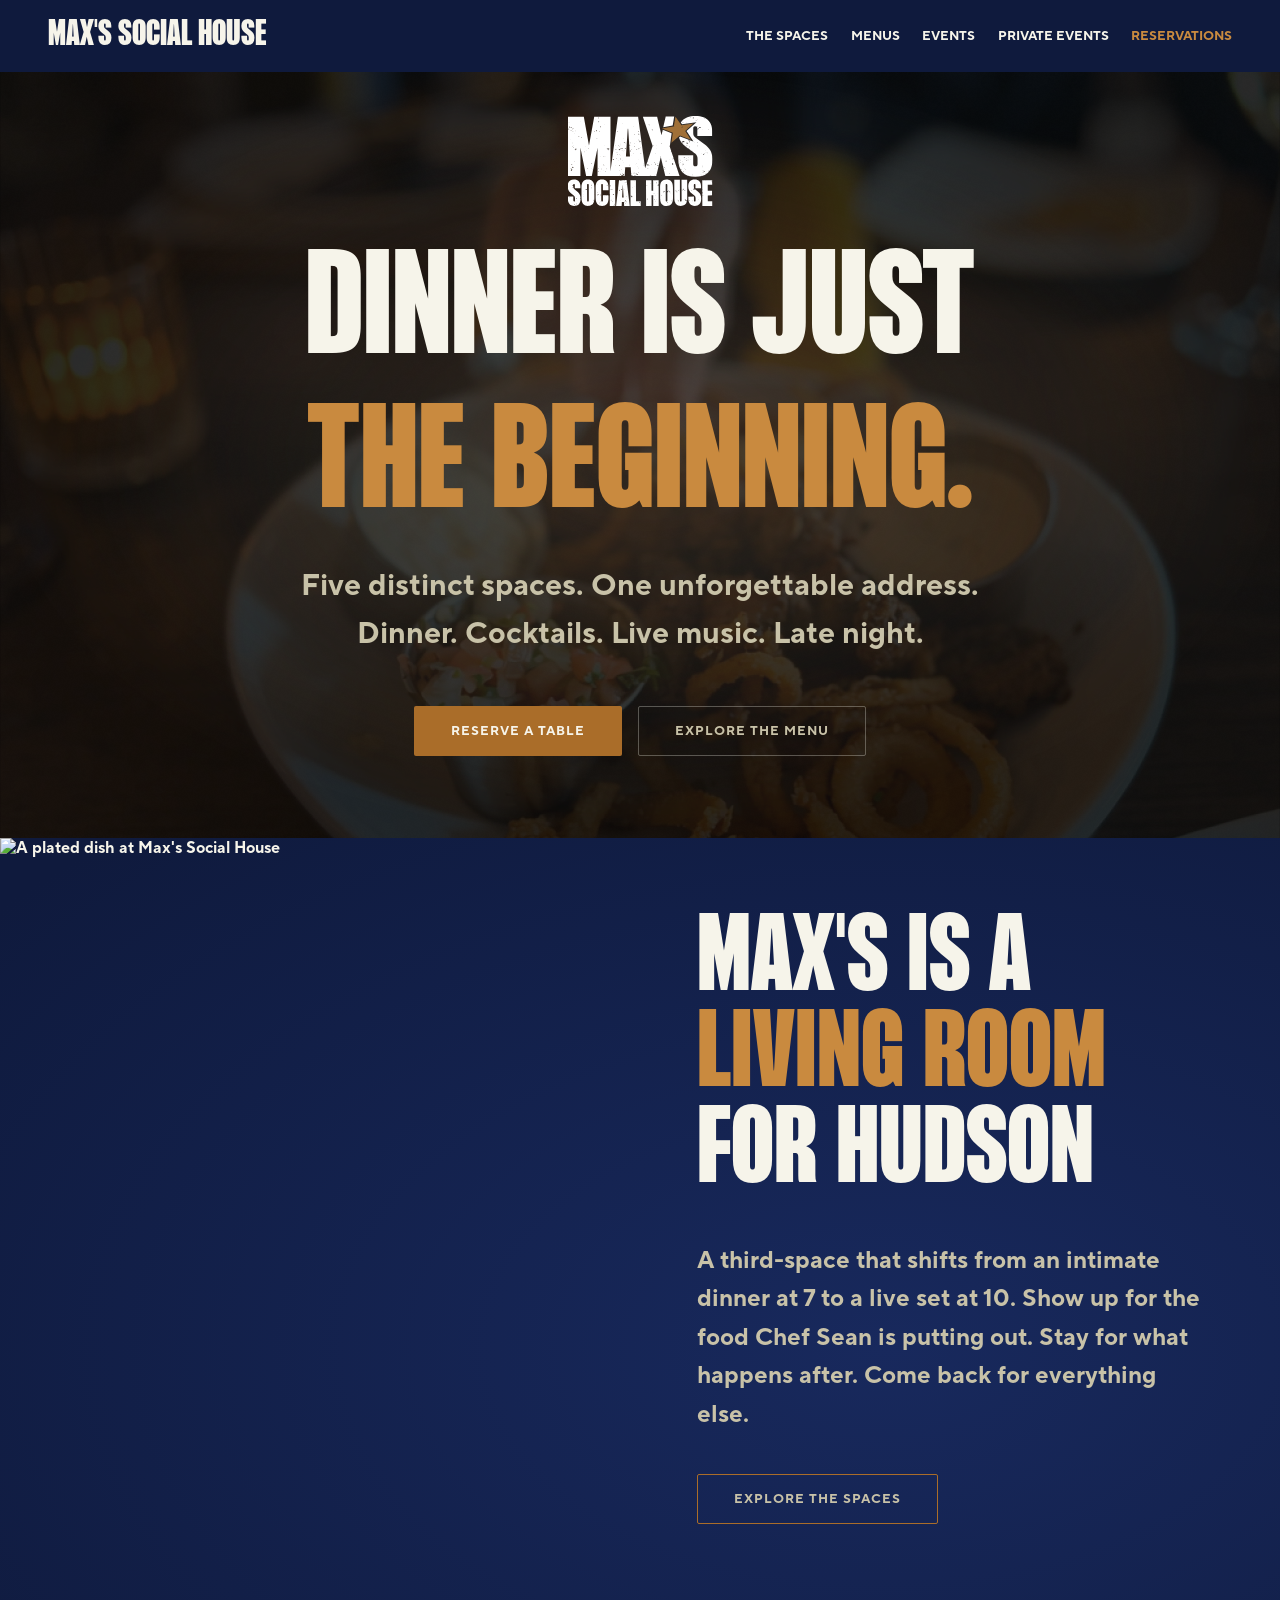
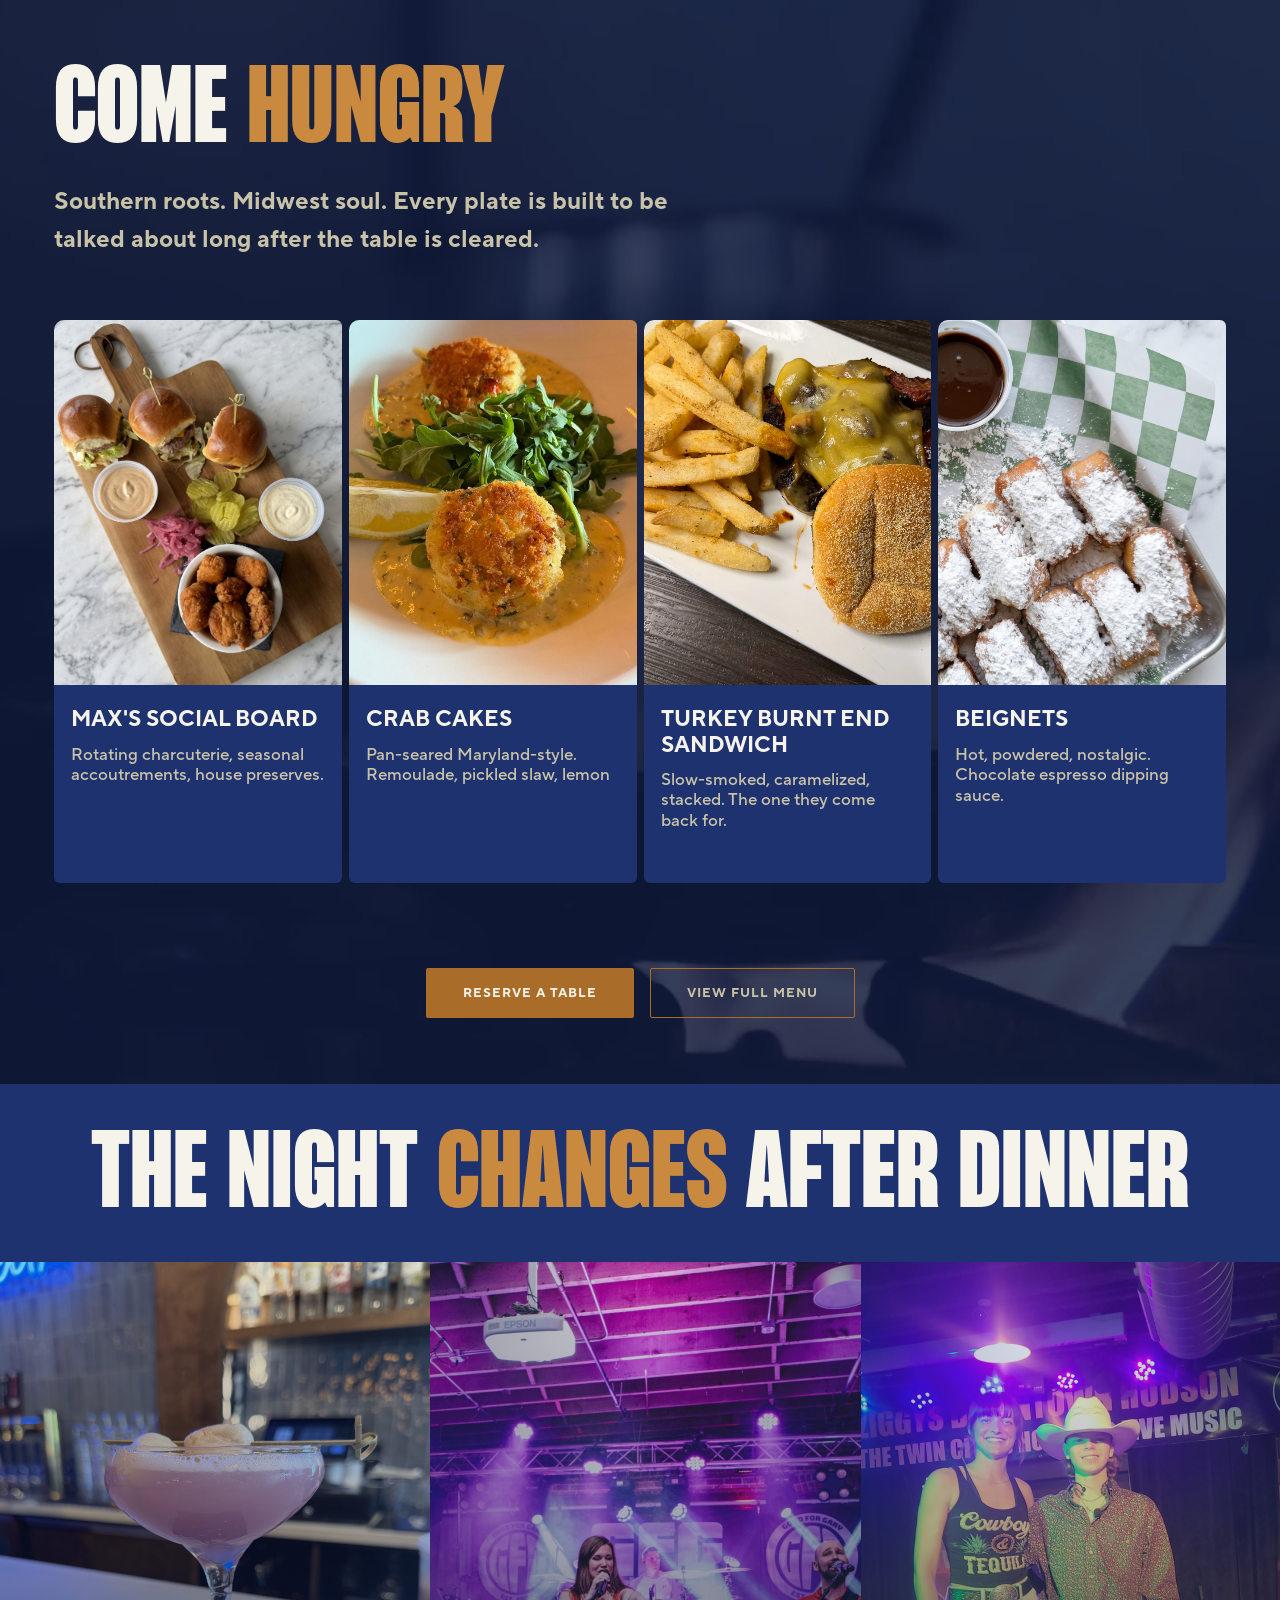
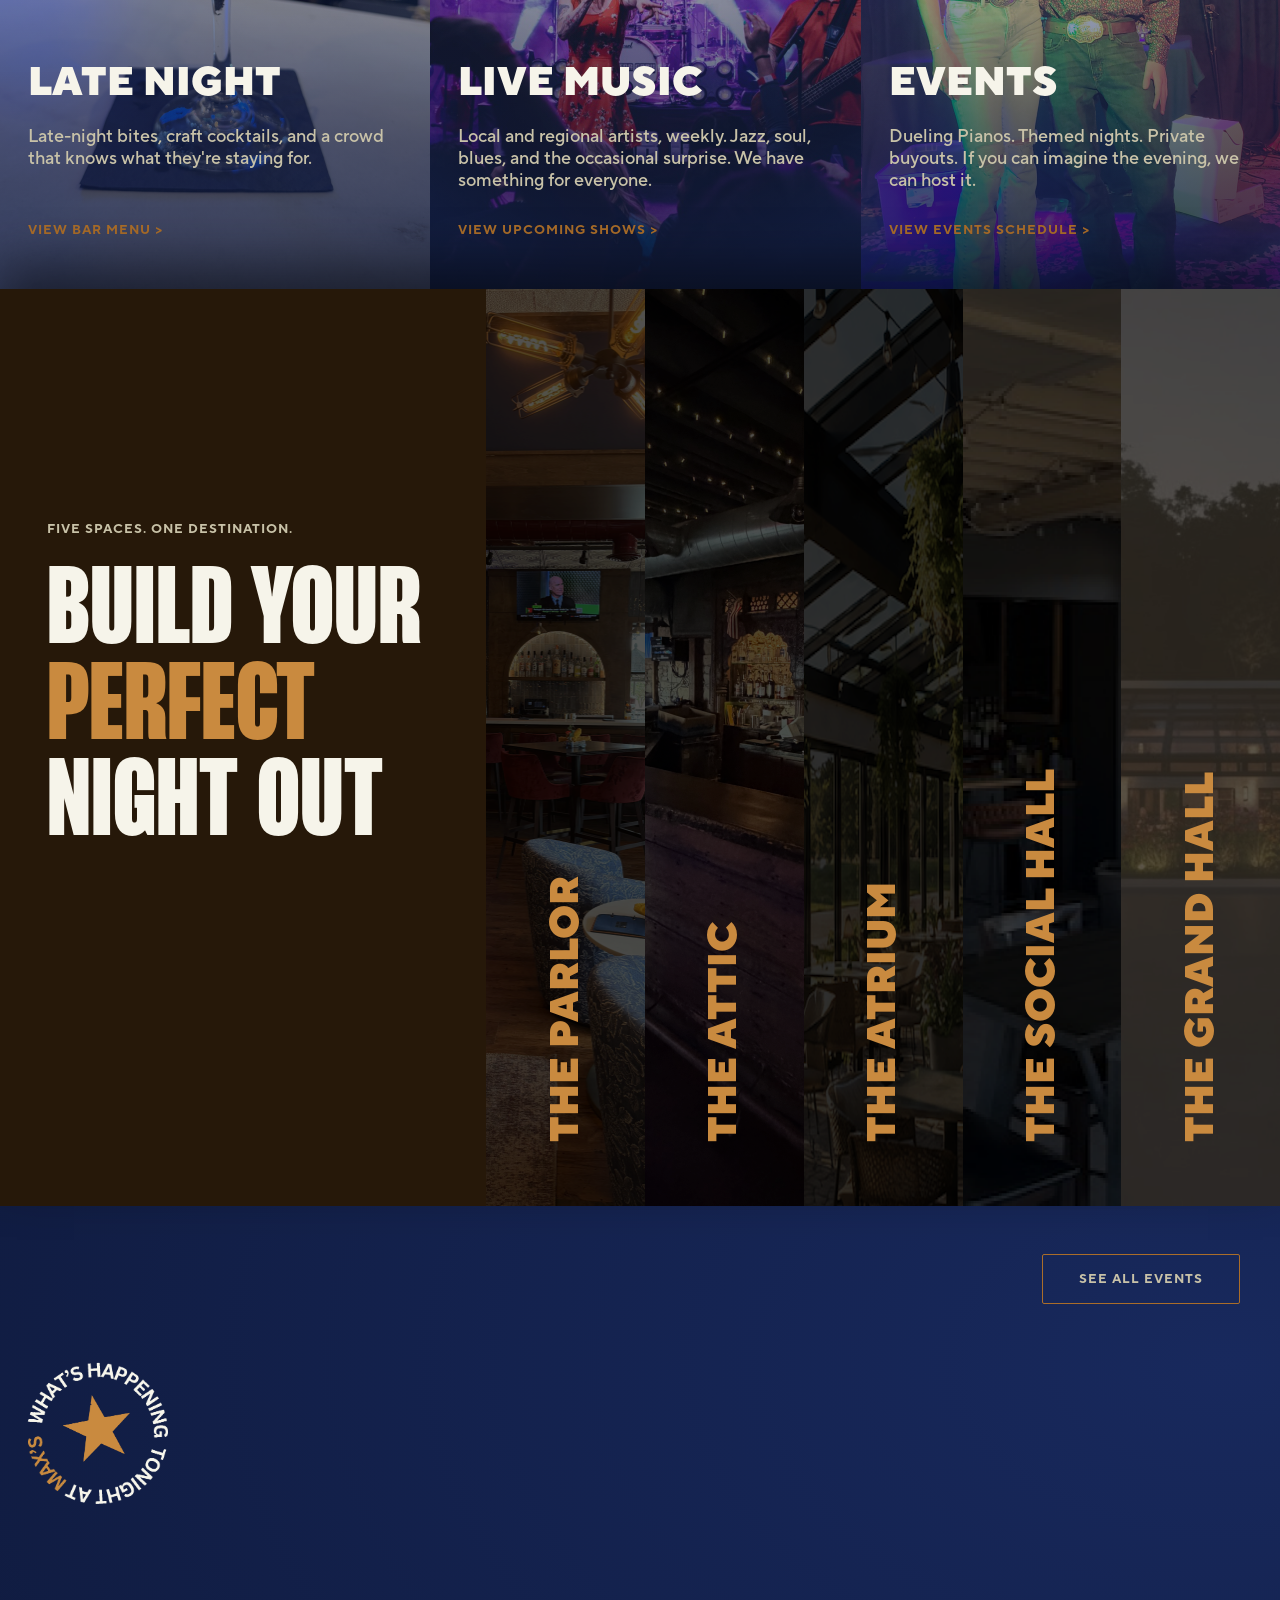
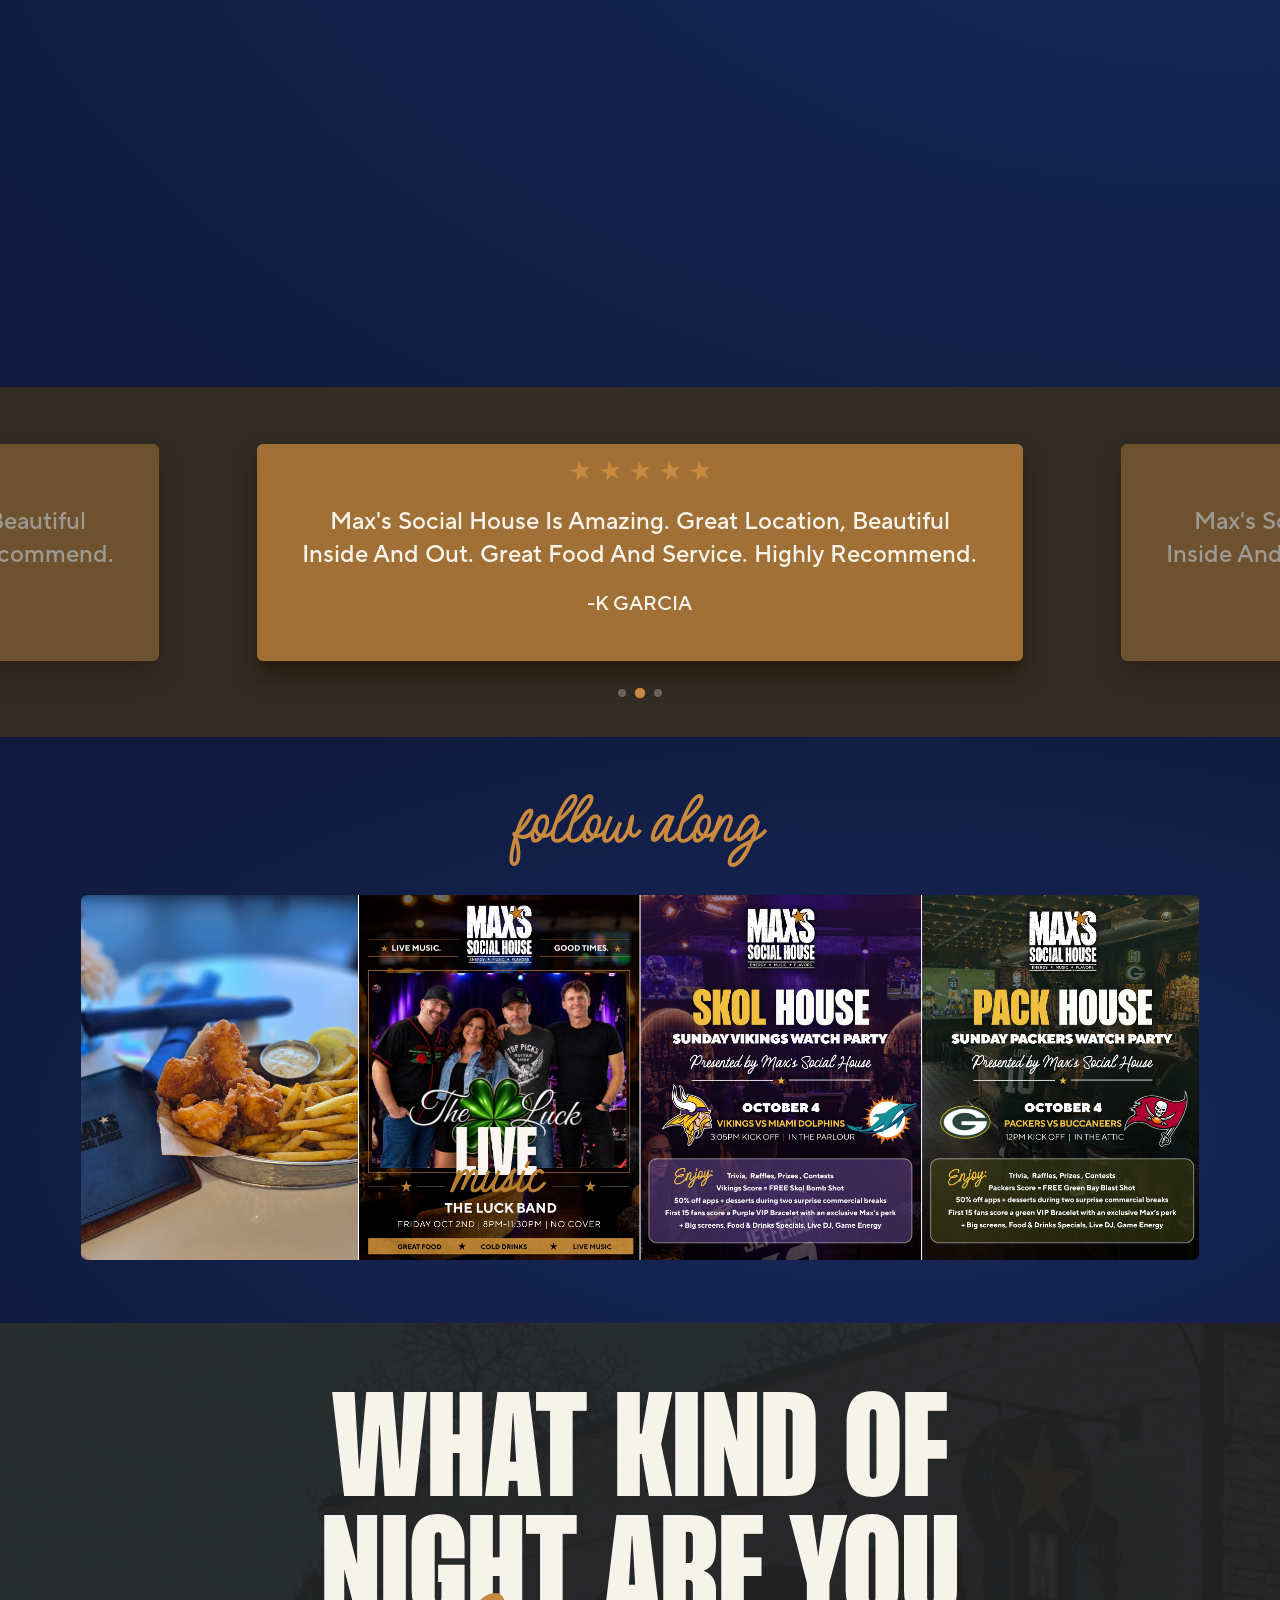
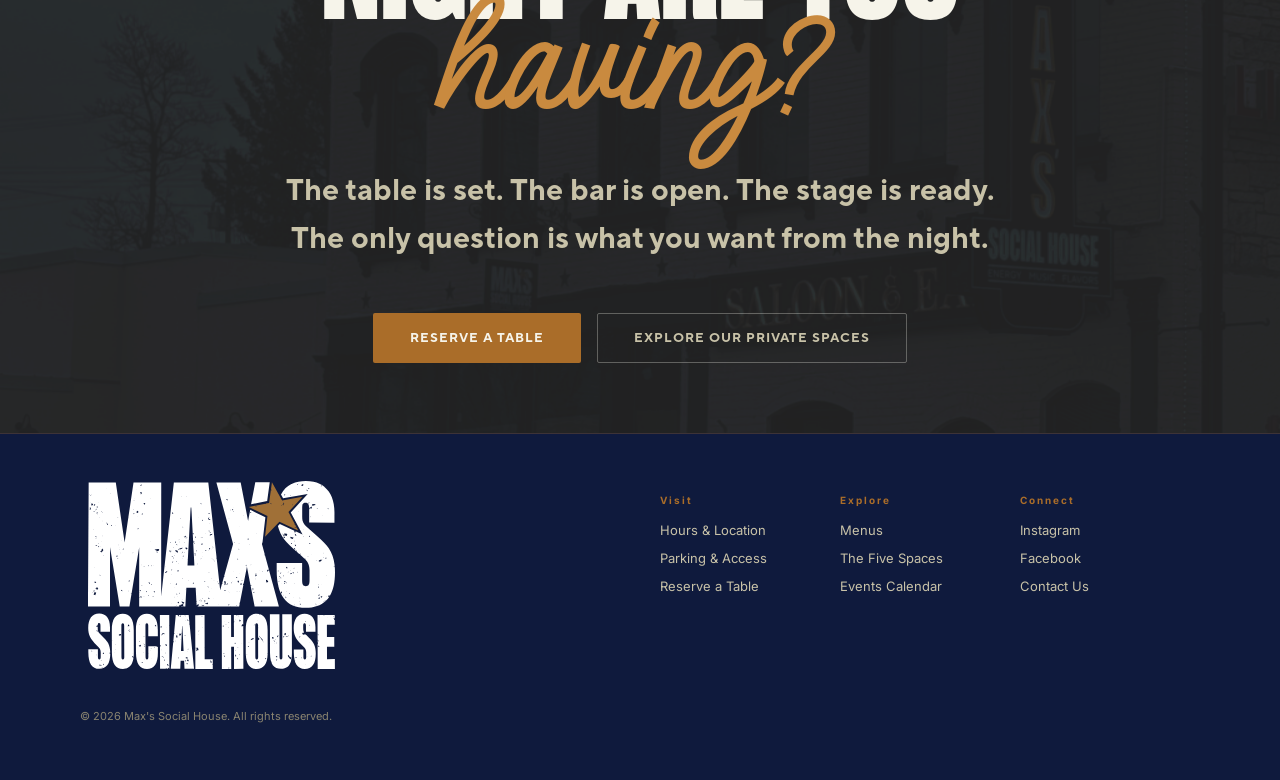
==== commit 033905c4: "Contain the night pin to the Night + Spaces pair The sticky section stayed pinned for the rest of th" ====
--- a/index.html
+++ b/index.html
@@ -109,6 +109,8 @@
       </div>
     </section>
 
+    <!-- Night + Spaces: the night section pins while Spaces scrolls over it -->
+    <div class="night-stack">
     <!-- THE NIGHT CHANGES -->
     <section class="night" id="night" aria-labelledby="night-title">
       <h2 id="night-title" class="display display--lg night__title reveal">The night <span class="is-gold">changes</span> after dinner</h2>
@@ -206,6 +208,8 @@
         </article>
       </div>
     </section>
+
+    </div>
 
     <!-- EVENTS -->
     <section class="events" id="events" aria-labelledby="events-title">
--- a/css/styles.css
+++ b/css/styles.css
@@ -358,6 +358,7 @@
 
 /* ---------- IG feed ---------- */
 .ig {
+  position: relative;
   padding: 63px var(--gutter) 63px;
   background: radial-gradient(80% 80% at 69% 67%, var(--navy-glow) 0%, var(--navy) 100%);
   text-align: center;
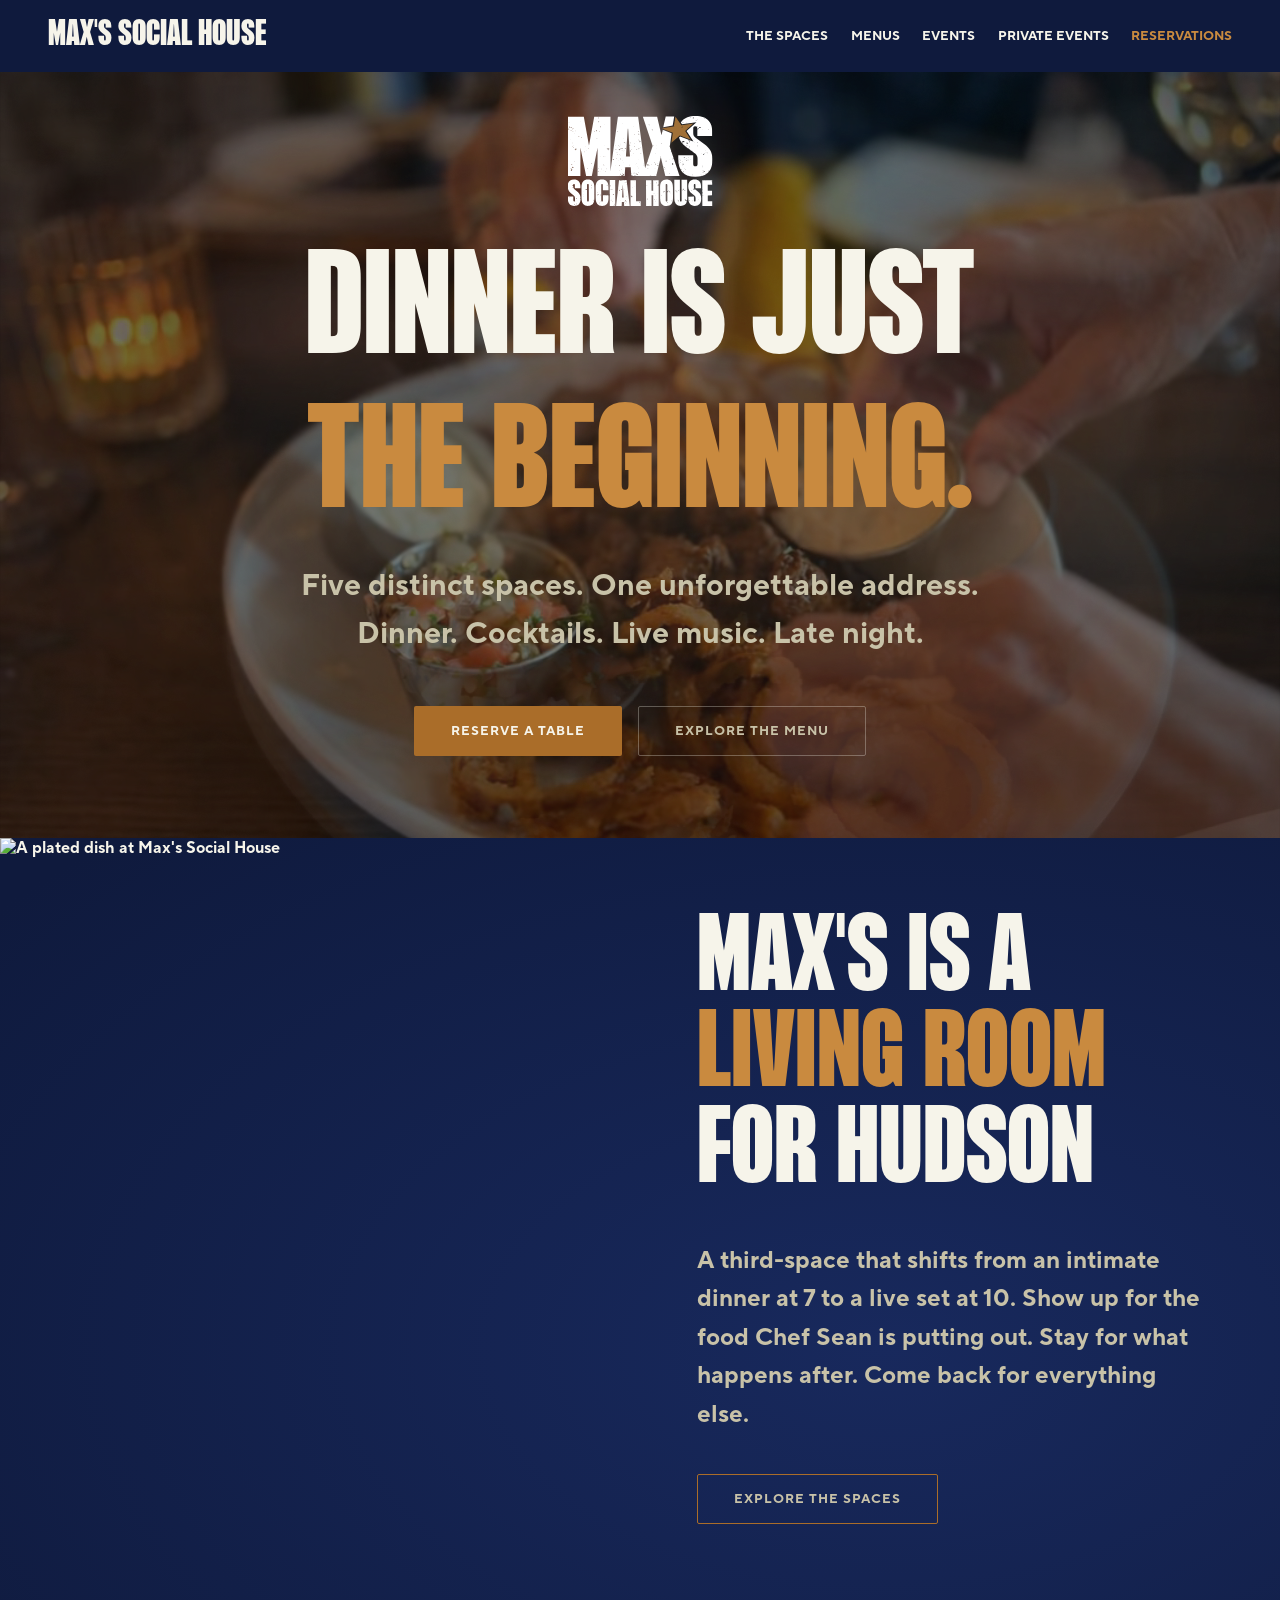
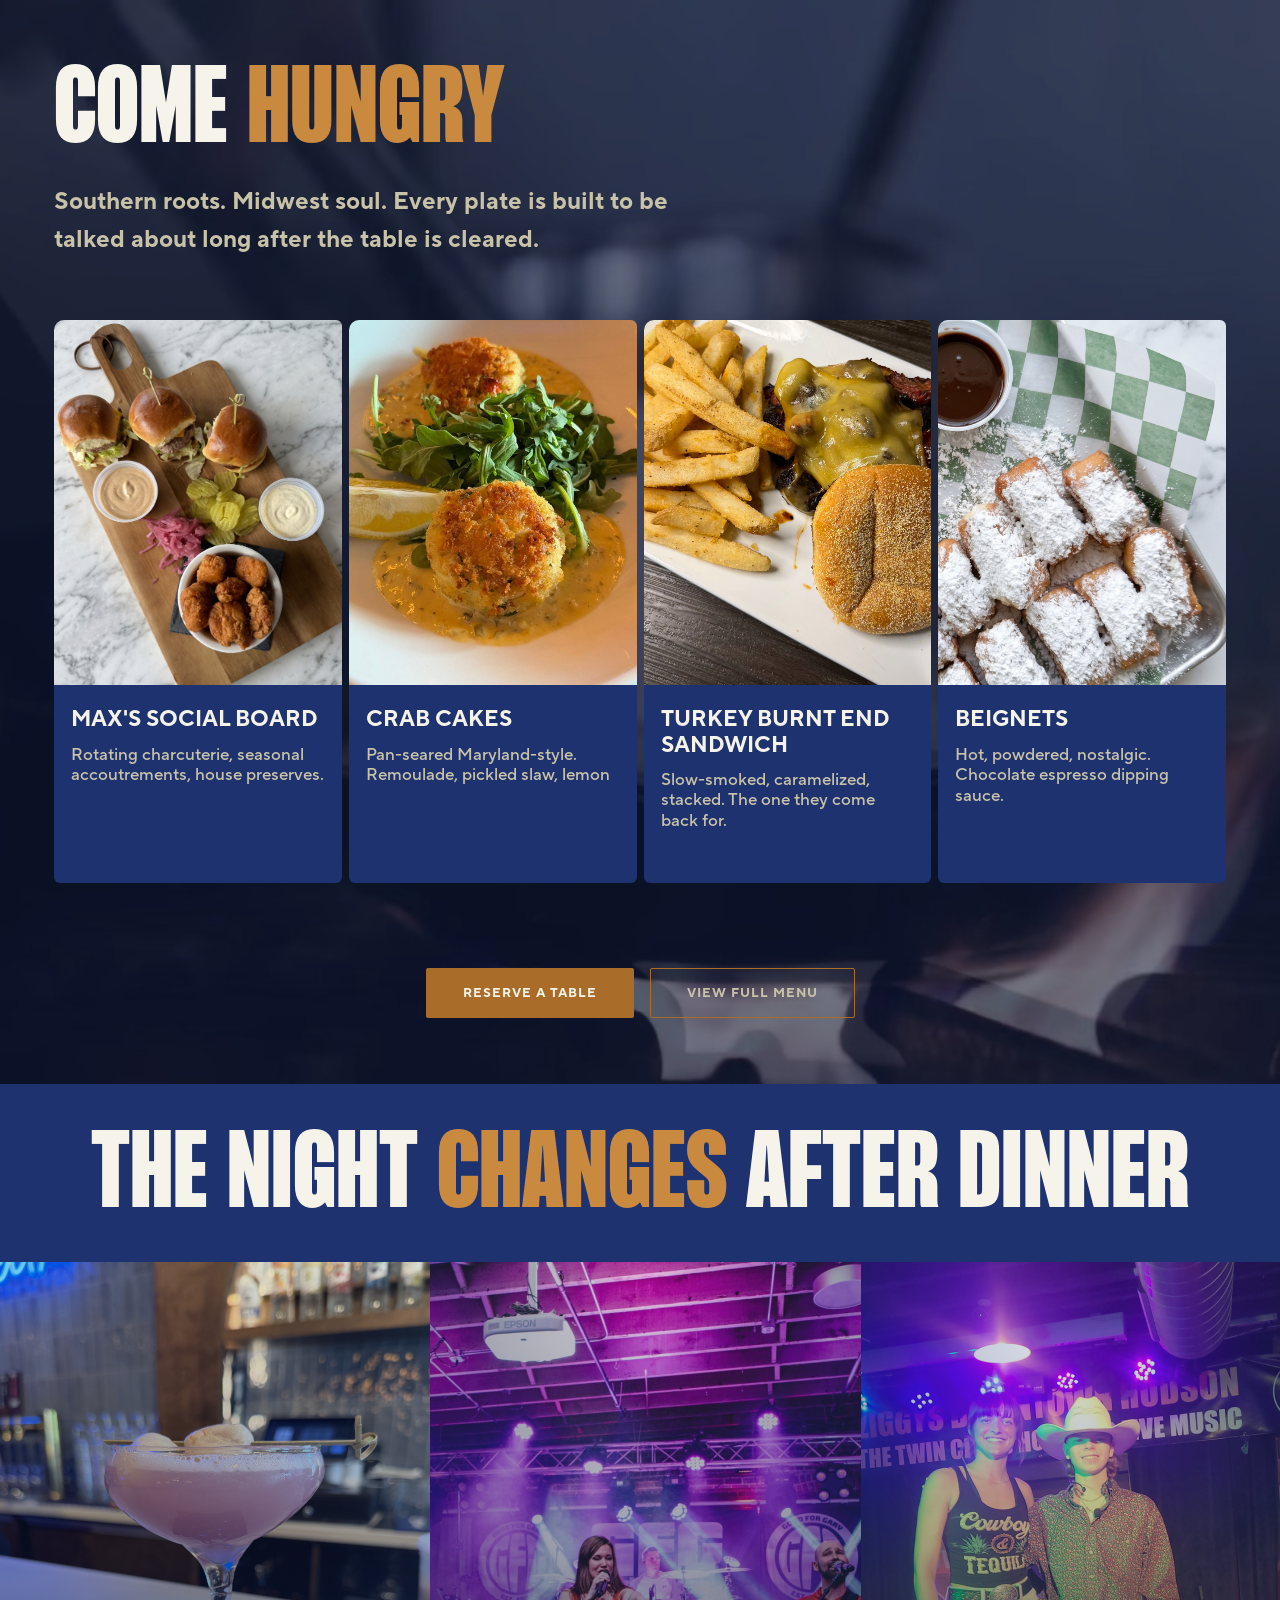
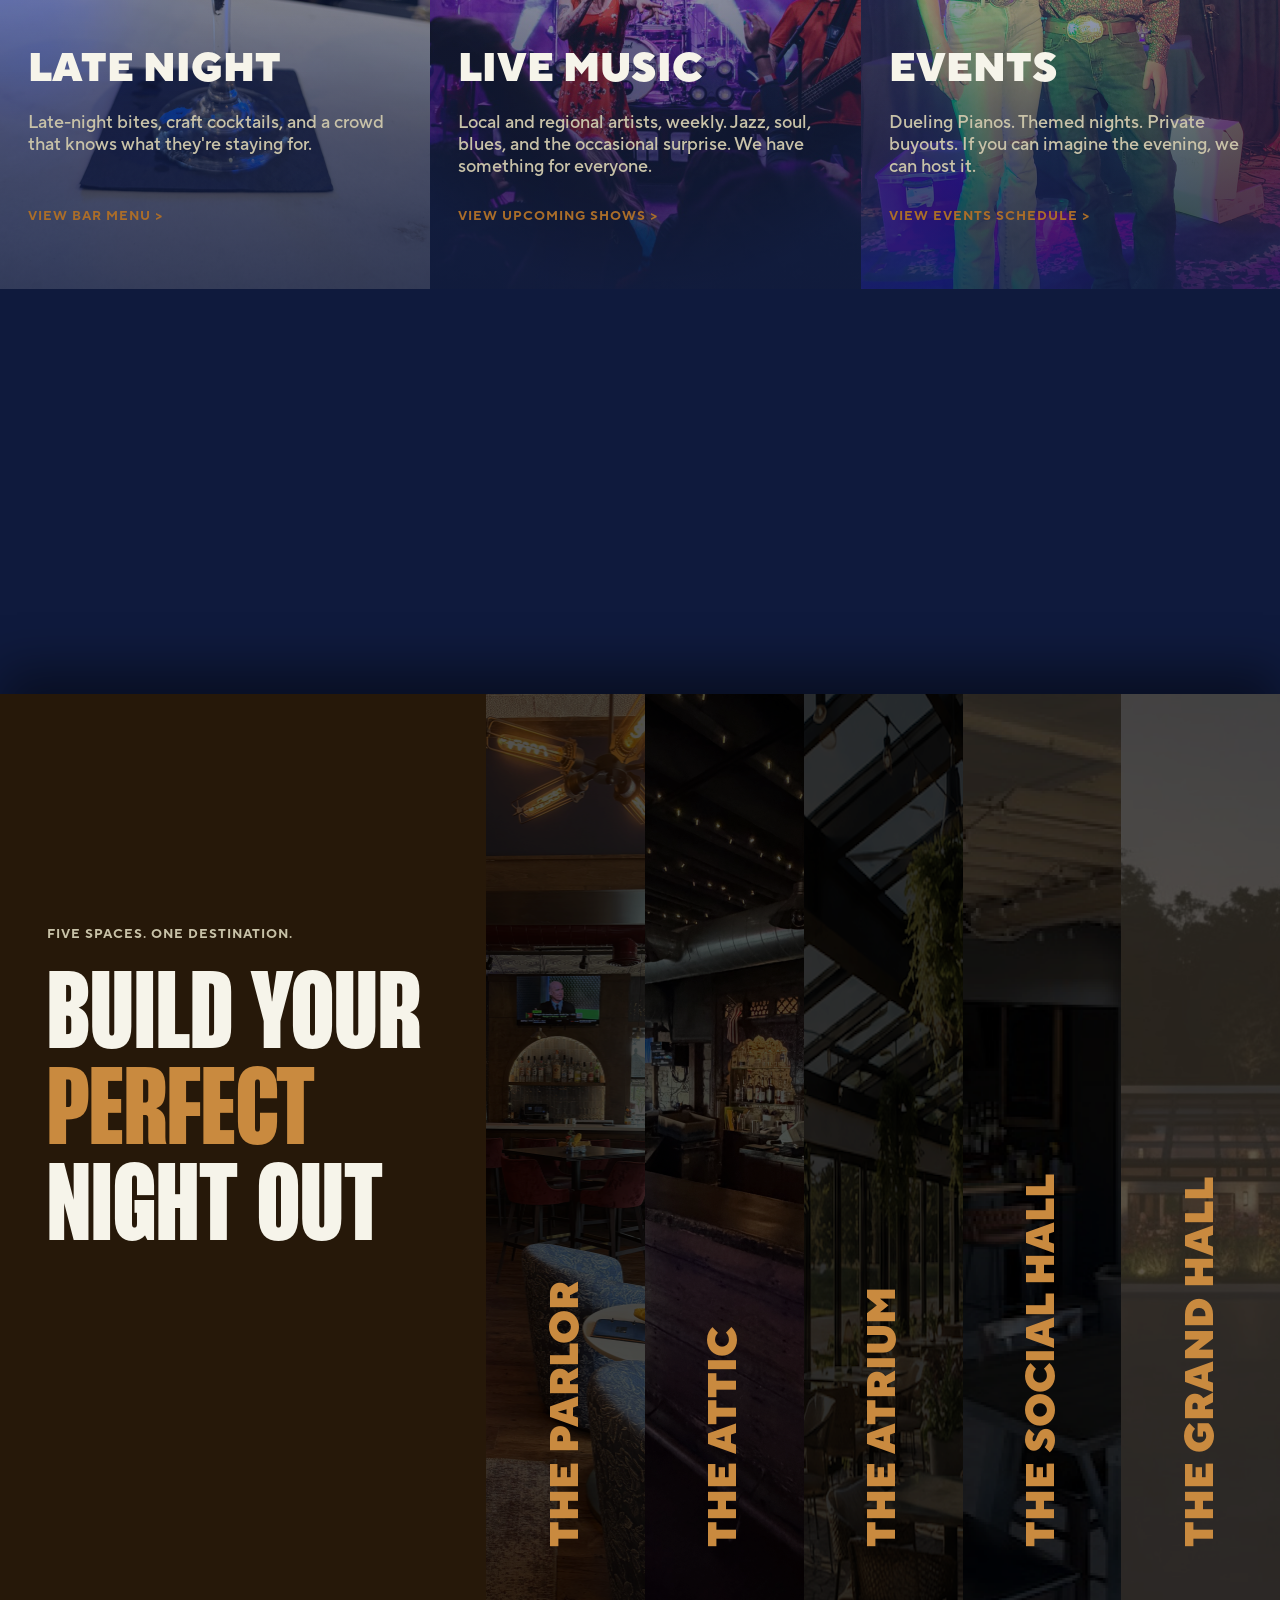
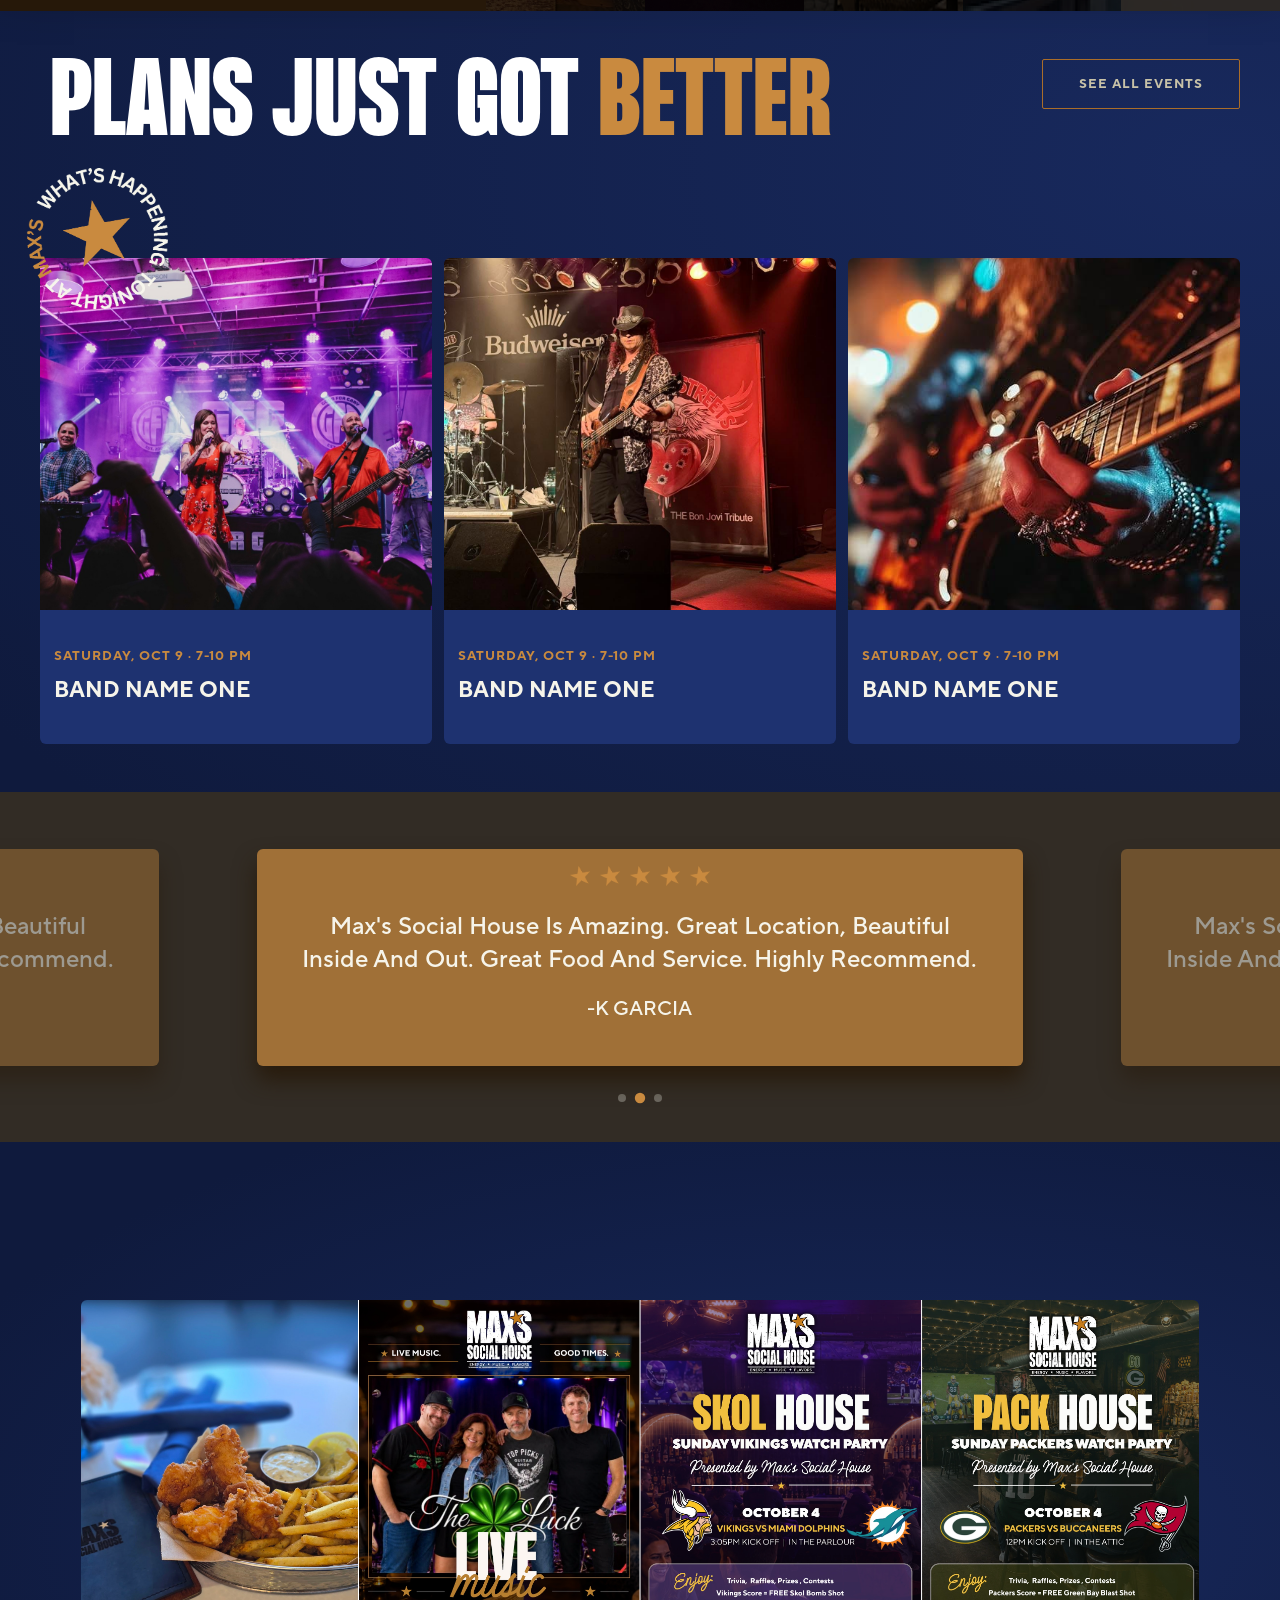
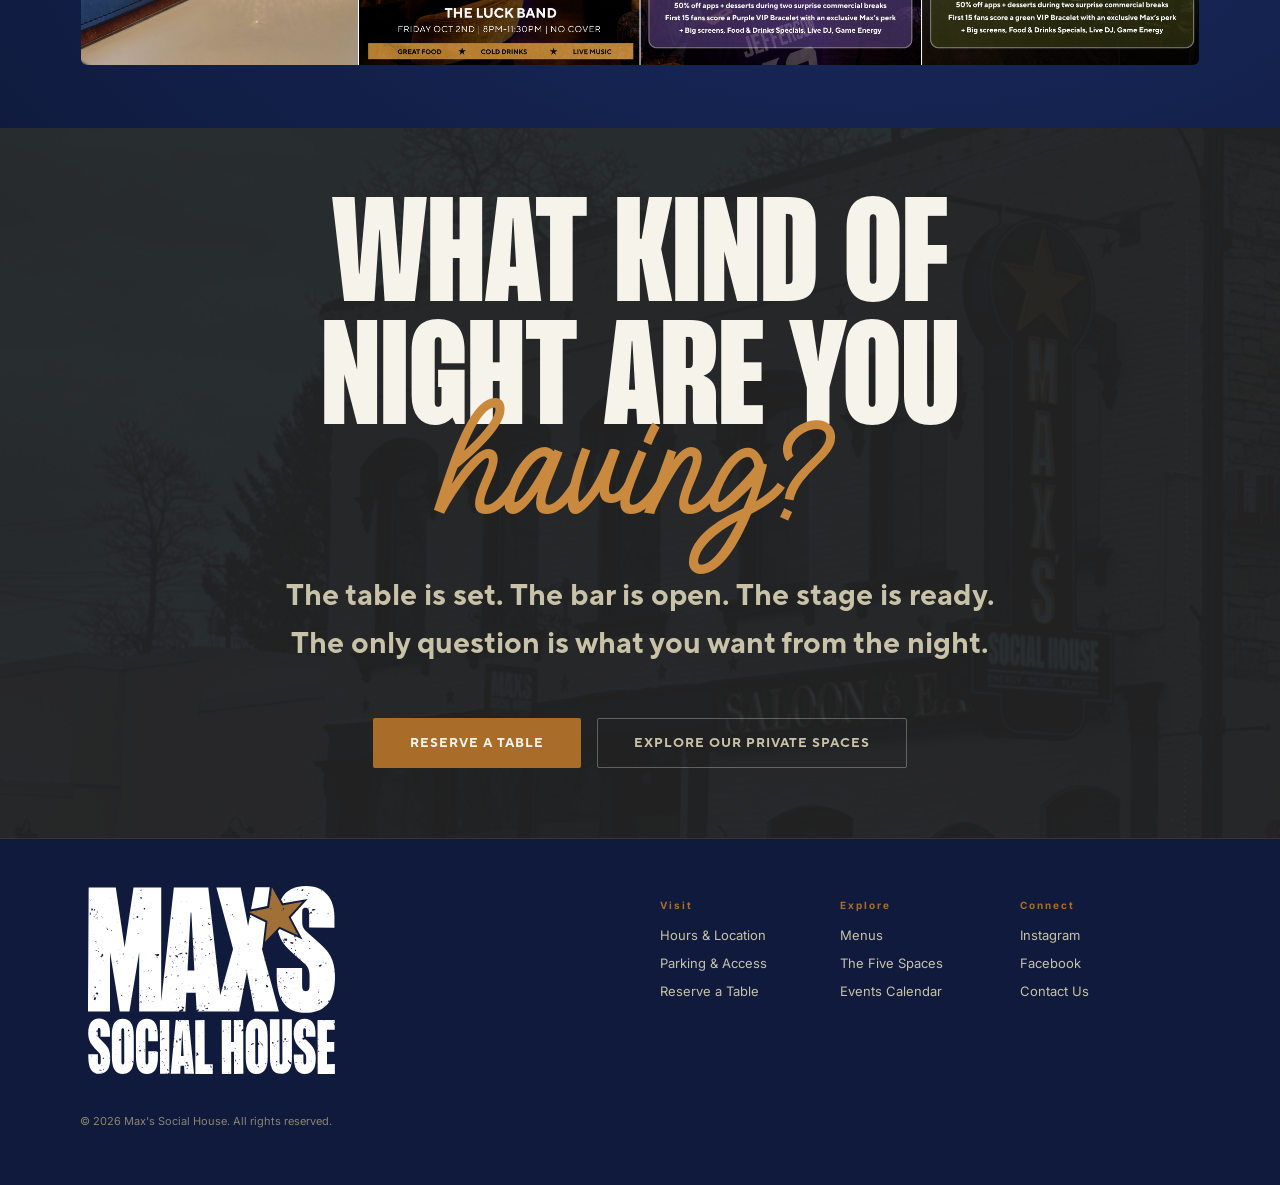
==== commit 587f403d: "Add background video to Hero and Come Hungry Muted looping clips fade in over the existing stills on" ====
--- a/index.html
+++ b/index.html
@@ -34,6 +34,10 @@
     <!-- HERO -->
     <section class="hero" aria-labelledby="hero-title">
       <img class="hero__bg" src="assets/hero-bg.png" alt="" aria-hidden="true">
+      <video class="bg-video bg-video--hero" muted loop playsinline preload="auto" aria-hidden="true" tabindex="-1">
+        <source src="assets/hero.webm" type="video/webm">
+        <source src="assets/hero.mp4" type="video/mp4">
+      </video>
       <img class="hero__logo" src="assets/logo.svg" alt="Max's Social House" width="145" height="90">
       <div class="hero__content">
         <h1 id="hero-title" class="display hero__title">
@@ -63,6 +67,10 @@
     <!-- COME HUNGRY -->
     <section class="menu" id="menu" aria-labelledby="menu-title">
       <img class="menu__bg" src="assets/kitchen-bg.png" alt="" aria-hidden="true" loading="lazy">
+      <video class="bg-video bg-video--menu" muted loop playsinline preload="none" aria-hidden="true" tabindex="-1" data-lazy-video>
+        <source src="assets/come-hungry.webm" type="video/webm">
+        <source src="assets/come-hungry.mp4" type="video/mp4">
+      </video>
       <div class="container">
         <h2 id="menu-title" class="display display--lg reveal">Come <span class="is-gold">Hungry</span></h2>
         <p class="lede menu__lede reveal">Southern roots. Midwest soul. Every plate is built to be talked about long after the table is cleared.</p>
--- a/css/styles.css
+++ b/css/styles.css
@@ -154,6 +154,19 @@
 .hero__title .is-gold { margin-top: .18em; }
 .hero__sub { margin: 28px auto 48px; max-width: 894px; font-size: var(--t-sub); line-height: 1.6; color: var(--sand); }
 
+/* ---------- Background video ----------
+   The still image stays underneath. The video fades in only once it is
+   actually playing, so a missing or blocked file falls back to the image.
+   Tune darkness per section with --video-opacity. */
+.bg-video {
+  position: absolute; inset: 0; width: 100%; height: 100%;
+  object-fit: cover; pointer-events: none;
+  opacity: 0; transition: opacity 1.2s var(--ease);
+}
+.bg-video.is-playing { opacity: var(--video-opacity, .35); }
+.bg-video--hero { --video-opacity: .32; background: var(--ink); }
+.bg-video--menu { --video-opacity: .3; background: var(--navy); }
+
 /* ---------- Feature ---------- */
 .feature {
   position: relative; overflow: hidden;
@@ -228,12 +241,15 @@
   background: linear-gradient(180deg, transparent 45%, rgba(15, 26, 61, .55) 100%);
 }
 .night__panel:hover img { transform: scale(1.05); filter: brightness(1.1); }
-.night__text { position: absolute; z-index: 1; left: 28px; right: 28px; bottom: 50px; max-width: 360px; }
+.night__text { position: absolute; z-index: 1; left: 28px; right: 28px; bottom: 64px; max-width: 360px; }
 .night__text h3 { font-weight: 800; font-size: var(--t-h3); color: var(--cream); line-height: 1.05; text-transform: uppercase; }
 .night__text p { margin: 22px 0 28px; min-height: 3.6em; font-weight: 500; font-size: 18px; color: var(--sand); line-height: 1.2; }
 
 /* ---------- Spaces accordion ---------- */
 .spaces {
+  /* margin-top is the "hold": scroll distance where the pinned night section
+     stays fully visible, CTAs included, before Spaces slides over it. */
+  margin-top: 45vh;
   position: relative; z-index: 1;
   box-shadow: 0 -24px 48px rgba(0, 0, 0, .45);
   display: grid; grid-template-columns: 38% 62%;
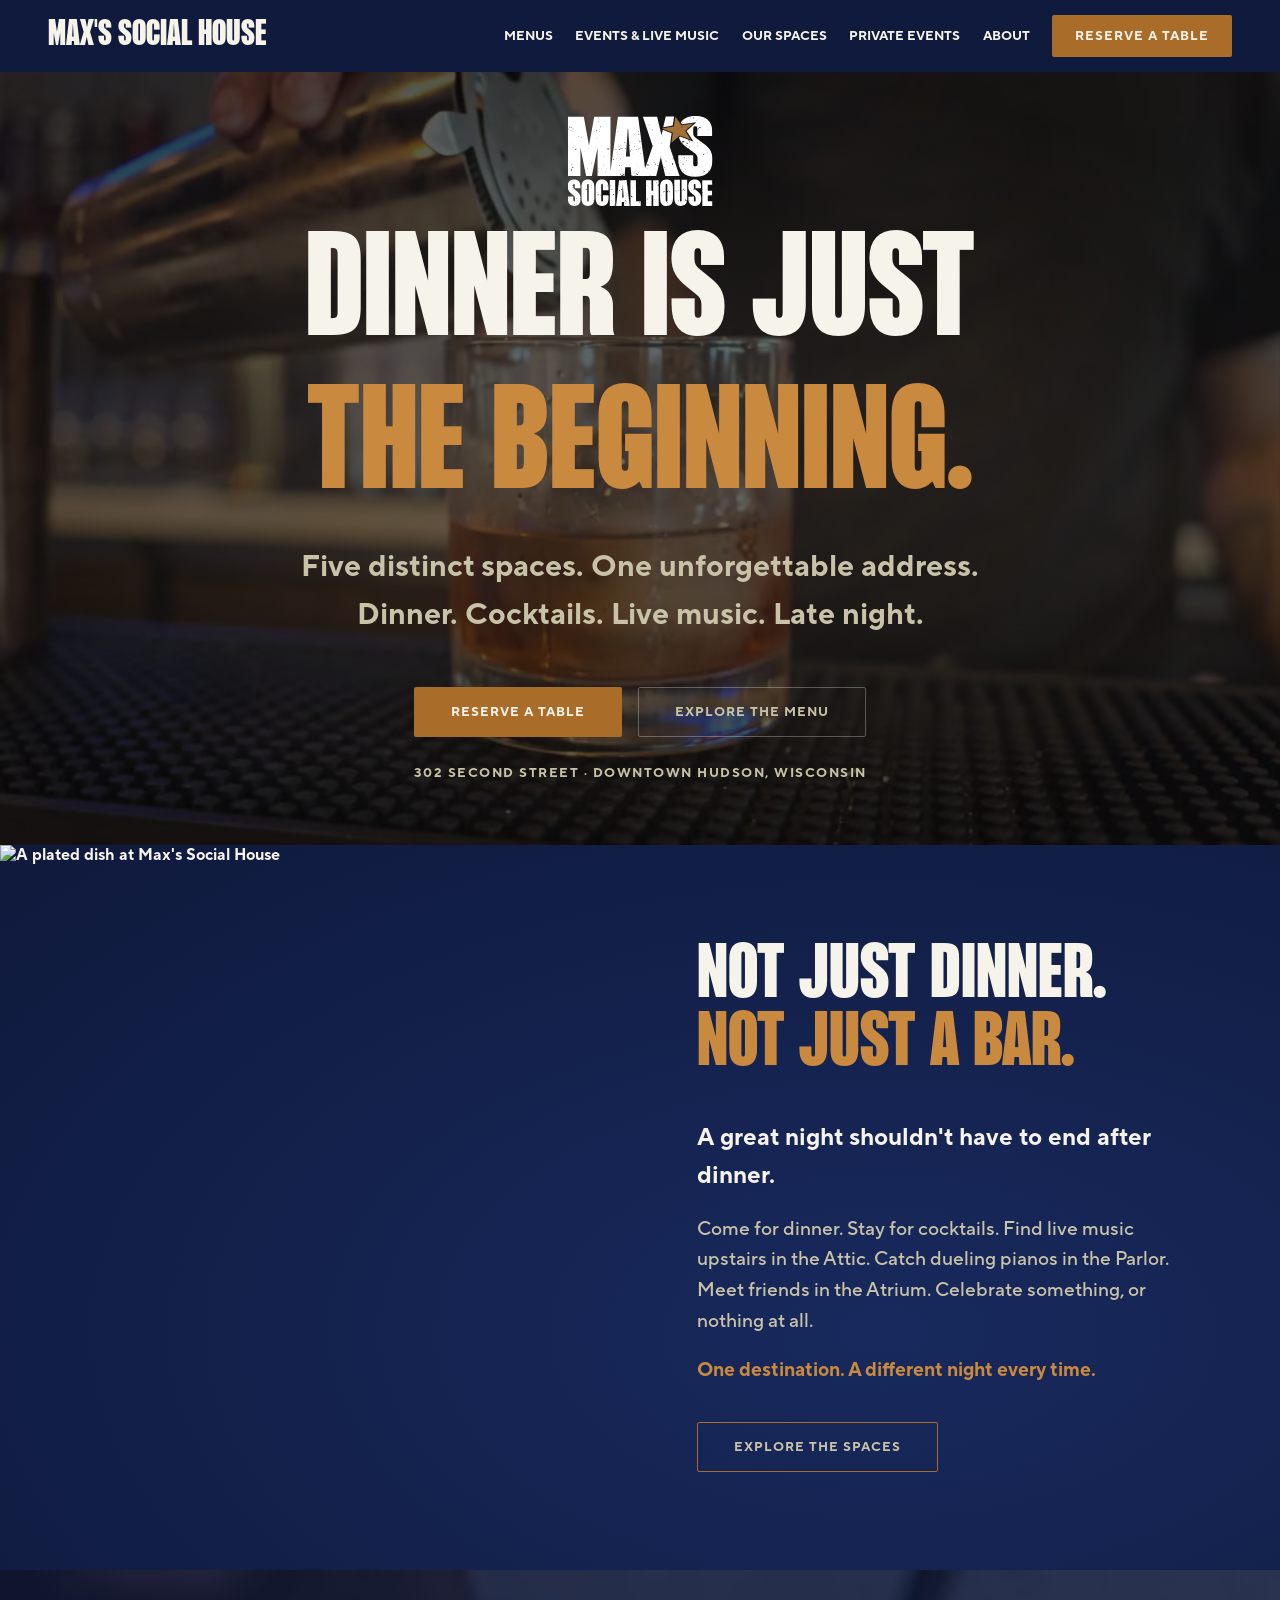
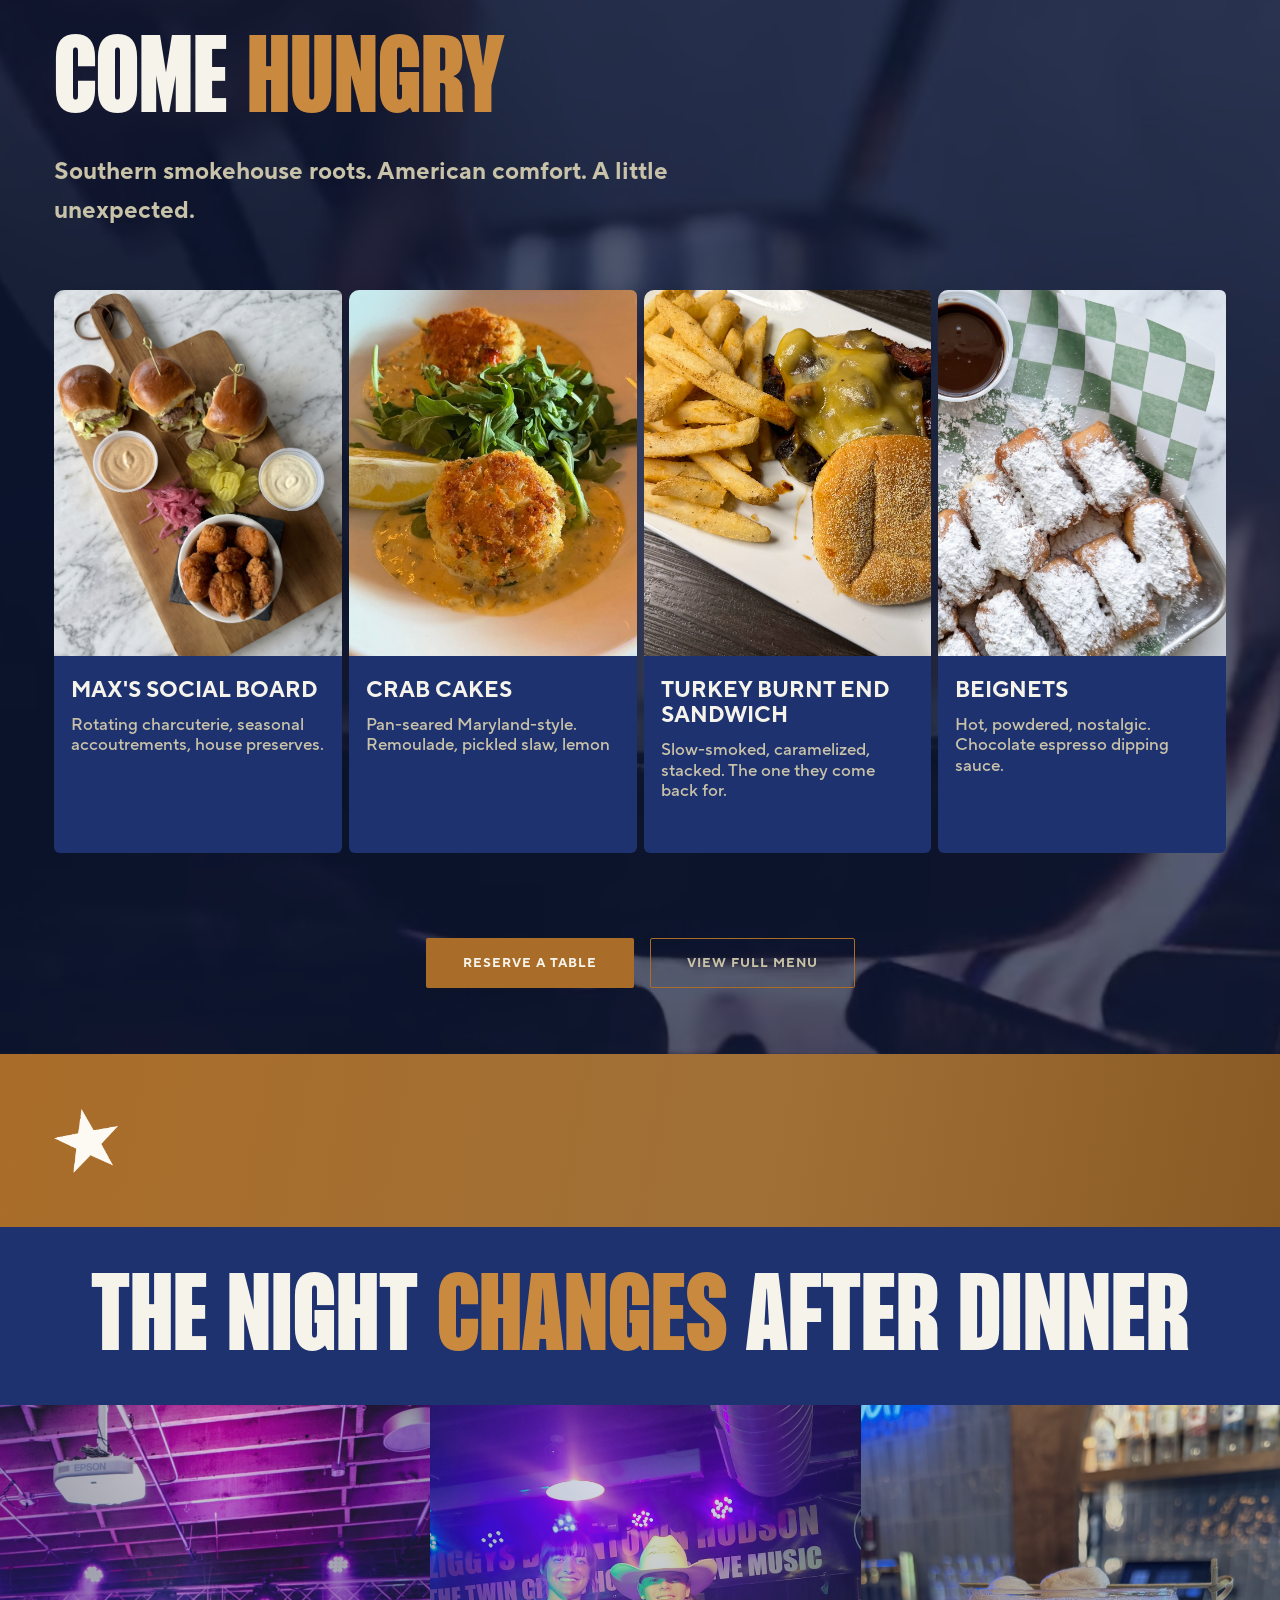
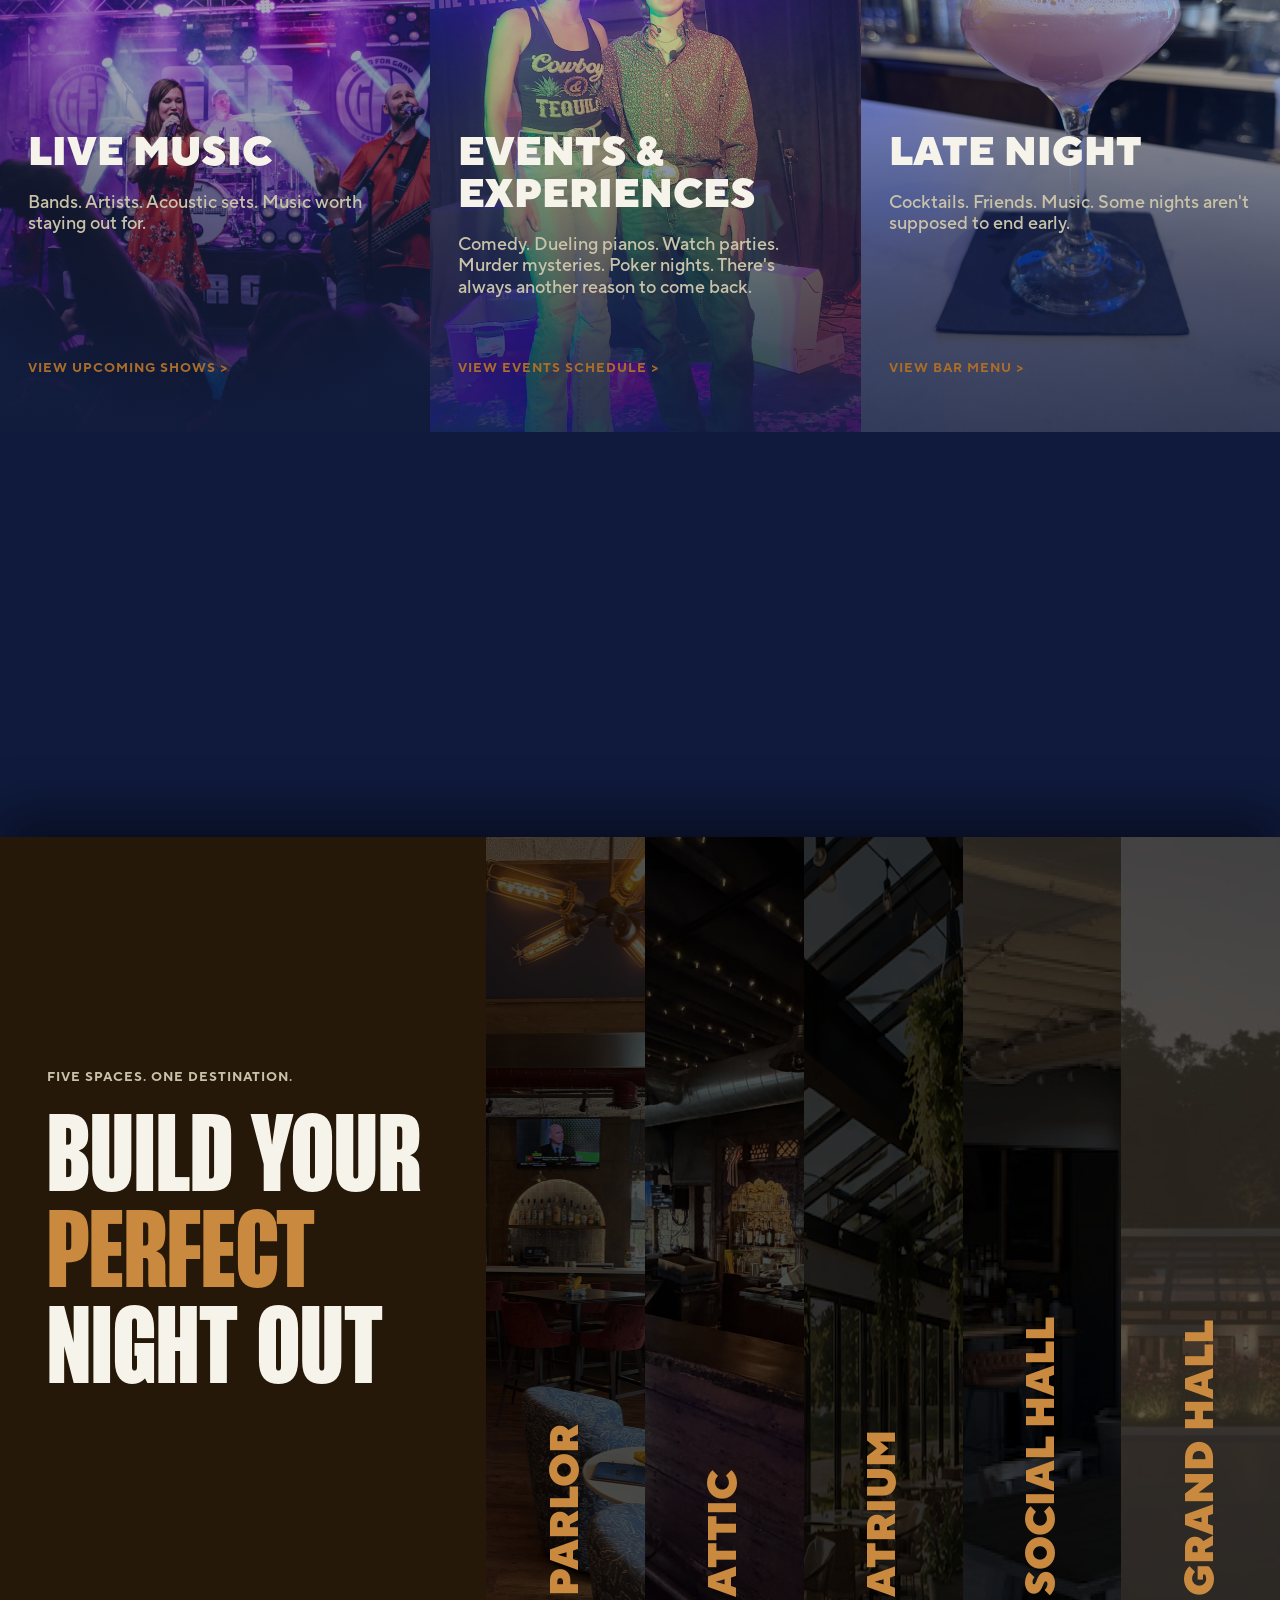
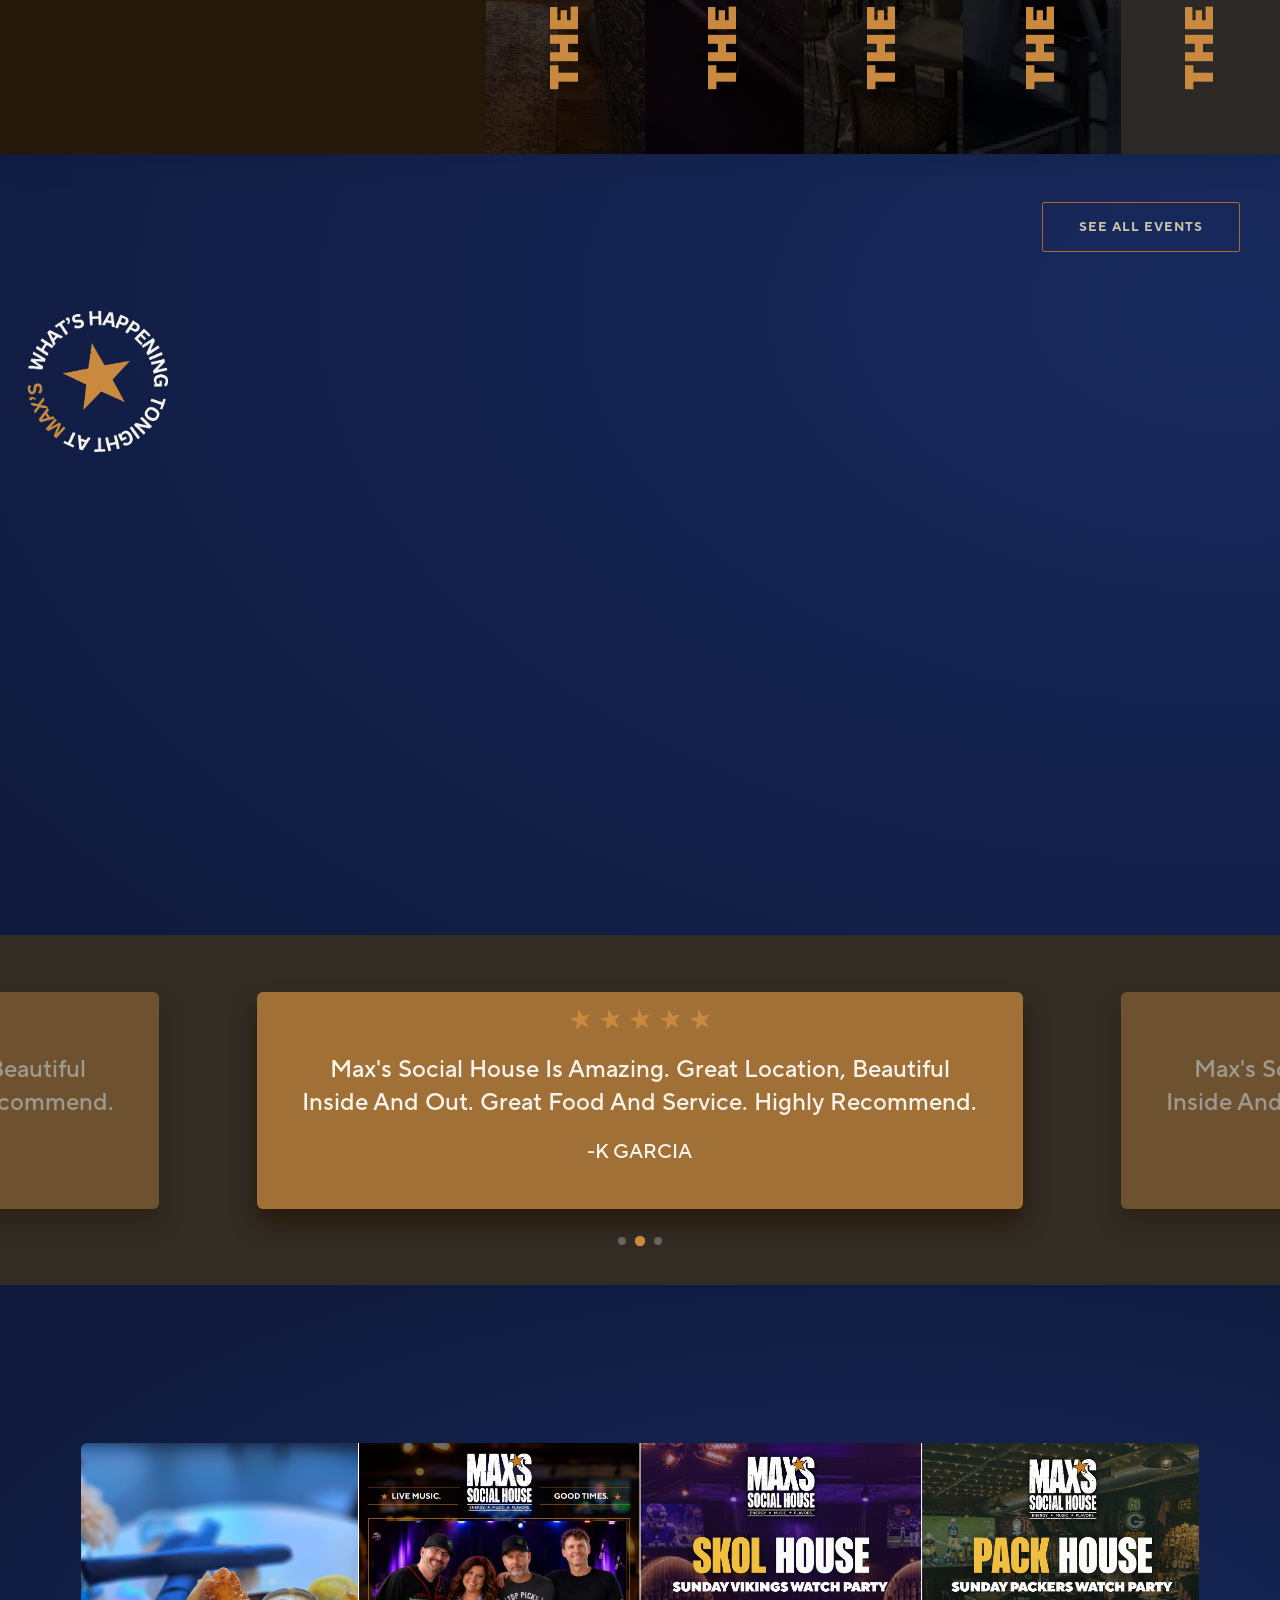
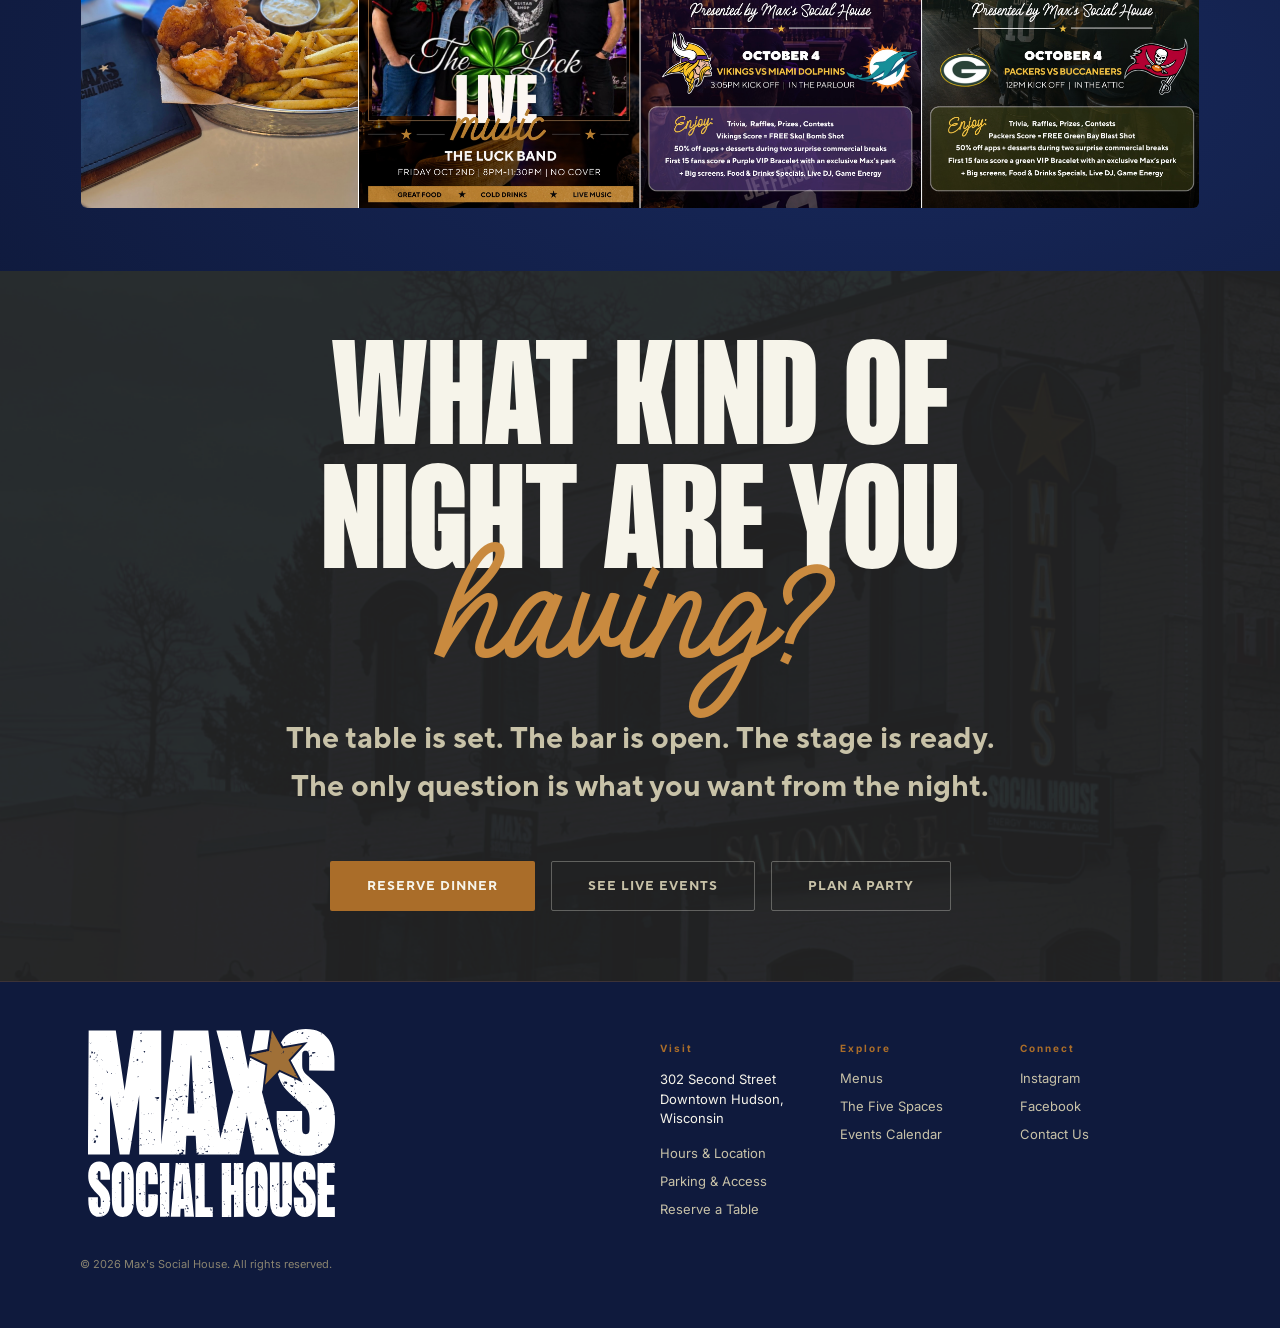
==== commit 0a7372e8: "Apply Melvin's copy and nav notes, add Happy Hour band - Nav: Menus | Events & Live Music | Our Spac" ====
--- a/index.html
+++ b/index.html
@@ -3,8 +3,8 @@
 <head>
   <meta charset="utf-8">
   <meta name="viewport" content="width=device-width, initial-scale=1">
-  <title>Max's Social House | Hudson</title>
-  <meta name="description" content="Five distinct spaces. One unforgettable address. Dinner, cocktails, live music and late night in Hudson.">
+  <title>Max's Social House | Downtown Hudson, Wisconsin</title>
+  <meta name="description" content="Southern-inspired food, craft cocktails, live music and five distinct spaces at 302 Second Street in downtown Hudson, Wisconsin.">
   <meta name="theme-color" content="#0f1a3d">
   <link rel="icon" href="assets/star.png">
   <link rel="preconnect" href="https://fonts.googleapis.com">
@@ -22,11 +22,12 @@
       <span></span><span></span>
     </button>
     <nav class="nav__links" id="nav-links" aria-label="Primary">
-      <a href="#spaces">The Spaces</a>
       <a href="#menu">Menus</a>
-      <a href="#events">Events</a>
-      <a href="#night">Private Events</a>
-      <a href="#reserve" class="is-accent">Reservations</a>
+      <a href="#events">Events &amp; Live Music</a>
+      <a href="#spaces">Our Spaces</a>
+      <a href="#">Private Events</a>
+      <a href="#">About</a>
+      <a href="#reserve" class="btn btn--solid nav__cta">Reserve a table</a>
     </nav>
   </header>
 
@@ -49,6 +50,7 @@
           <a class="btn btn--solid" href="#reserve">Reserve a table</a>
           <a class="btn btn--ghost" href="#menu">Explore the menu</a>
         </div>
+        <p class="hero__address reveal">302 Second Street · Downtown Hudson, Wisconsin</p>
       </div>
     </section>
 
@@ -58,8 +60,10 @@
         <img src="assets/food-feature.png" alt="A plated dish at Max's Social House" loading="lazy">
       </div>
       <div class="feature__body">
-        <h2 id="feature-title" class="display display--lg reveal">Max's is a <span class="is-gold">living room</span> for Hudson</h2>
-        <p class="lede reveal">A third-space that shifts from an intimate dinner at 7 to a live set at 10. Show up for the food Chef Sean is putting out. Stay for what happens after. Come back for everything else.</p>
+        <h2 id="feature-title" class="display feature__title reveal"><span>Not just dinner.</span> <span class="is-gold">Not just a bar.</span></h2>
+        <p class="lede feature__lead reveal">A great night shouldn't have to end after dinner.</p>
+        <p class="feature__copy reveal">Come for dinner. Stay for cocktails. Find live music upstairs in the Attic. Catch dueling pianos in the Parlor. Meet friends in the Atrium. Celebrate something, or nothing at all.</p>
+        <p class="feature__kicker reveal">One destination. A different night every time.</p>
         <a class="btn btn--outline reveal" href="#spaces">Explore the spaces</a>
       </div>
     </section>
@@ -73,7 +77,7 @@
       </video>
       <div class="container">
         <h2 id="menu-title" class="display display--lg reveal">Come <span class="is-gold">Hungry</span></h2>
-        <p class="lede menu__lede reveal">Southern roots. Midwest soul. Every plate is built to be talked about long after the table is cleared.</p>
+        <p class="lede menu__lede reveal">Southern smokehouse roots. American comfort. A little unexpected.</p>
 
         <ul class="dishes">
           <li class="dish reveal">
@@ -117,6 +121,18 @@
       </div>
     </section>
 
+    <!-- HAPPY HOUR -->
+    <section class="happy" aria-labelledby="happy-title">
+      <div class="happy__inner">
+        <img class="happy__star" src="assets/star.png" alt="" aria-hidden="true">
+        <div class="happy__text">
+          <h2 id="happy-title" class="display happy__title reveal">Happy Hour <span>at Max's</span></h2>
+          <p class="happy__sub reveal">Come early or late. Either way you save.</p>
+        </div>
+        <a class="btn btn--dark reveal" href="#">View Happy Hour Menu</a>
+      </div>
+    </section>
+
     <!-- Night + Spaces: the night section pins while Spaces scrolls over it -->
     <div class="night-stack">
     <!-- THE NIGHT CHANGES -->
@@ -124,27 +140,27 @@
       <h2 id="night-title" class="display display--lg night__title reveal">The night <span class="is-gold">changes</span> after dinner</h2>
       <div class="night__grid">
         <article class="night__panel">
+          <img src="assets/night-music.png" alt="Live band on stage" loading="lazy">
+          <div class="night__text">
+            <h3>Live Music</h3>
+            <p>Bands. Artists. Acoustic sets. Music worth staying out for.</p>
+            <a class="link-cta" href="#events">View upcoming shows &gt;</a>
+          </div>
+        </article>
+        <article class="night__panel">
+          <img src="assets/night-events.png" alt="Guests at a themed event" loading="lazy">
+          <div class="night__text">
+            <h3>Events &amp; Experiences</h3>
+            <p>Comedy. Dueling pianos. Watch parties. Murder mysteries. Poker nights. There's always another reason to come back.</p>
+            <a class="link-cta" href="#events">View events schedule &gt;</a>
+          </div>
+        </article>
+        <article class="night__panel">
           <img src="assets/night-late.png" alt="Craft cocktails at the bar" loading="lazy">
           <div class="night__text">
             <h3>Late Night</h3>
-            <p>Late-night bites, craft cocktails, and a crowd that knows what they're staying for.</p>
+            <p>Cocktails. Friends. Music. Some nights aren't supposed to end early.</p>
             <a class="link-cta" href="#menu">View bar menu &gt;</a>
-          </div>
-        </article>
-        <article class="night__panel">
-          <img src="assets/night-music.png" alt="Live band on stage" loading="lazy">
-          <div class="night__text">
-            <h3>Live Music</h3>
-            <p>Local and regional artists, weekly. Jazz, soul, blues, and the occasional surprise. We have something for everyone.</p>
-            <a class="link-cta" href="#events">View upcoming shows &gt;</a>
-          </div>
-        </article>
-        <article class="night__panel">
-          <img src="assets/night-events.png" alt="Guests at a themed event" loading="lazy">
-          <div class="night__text">
-            <h3>Events</h3>
-            <p>Dueling Pianos. Themed nights. Private buyouts. If you can imagine the evening, we can host it.</p>
-            <a class="link-cta" href="#events">View events schedule &gt;</a>
           </div>
         </article>
       </div>
@@ -166,7 +182,7 @@
           </button>
           <div class="space__body" id="space-parlor" role="region" aria-label="The Parlor">
             <h3>The Parlor</h3>
-            <p>Curated and unhurried. The room for a long dinner with good wine and better company.</p>
+            <p>Curated and unhurried. A long dinner with good wine and better company, until the dueling pianos take the room.</p>
             <a class="link-cta link-cta--underline" href="#reserve">Reserve the Parlor →</a>
           </div>
         </article>
@@ -199,7 +215,7 @@
           </button>
           <div class="space__body" id="space-social" role="region" aria-label="The Social Hall">
             <h3>The Social Hall</h3>
-            <p>Full buyout capacity for weddings, corporate events, and celebrations that need the whole stage.</p>
+            <p>Gather differently. Private dinners, birthdays and company parties, made for celebrations that shouldn't feel like a banquet room.</p>
             <a class="link-cta" href="#reserve">Plan your next event &gt;</a>
           </div>
         </article>
@@ -297,8 +313,9 @@
         </h2>
         <p class="hero__sub reveal">The table is set. The bar is open. The stage is ready.<br>The only question is what you want from the night.</p>
         <div class="cta-row reveal">
-          <a class="btn btn--solid" href="#reserve">Reserve a table</a>
-          <a class="btn btn--ghost" href="#spaces">Explore our private spaces</a>
+          <a class="btn btn--solid" href="#reserve">Reserve dinner</a>
+          <a class="btn btn--ghost" href="#events">See live events</a>
+          <a class="btn btn--ghost" href="#">Plan a party</a>
         </div>
       </div>
     </section>
@@ -310,6 +327,7 @@
     <div class="footer__cols">
       <div>
         <h4>Visit</h4>
+        <address class="footer__address">302 Second Street<br>Downtown Hudson, Wisconsin</address>
         <a href="#reserve">Hours &amp; Location</a>
         <a href="#reserve">Parking &amp; Access</a>
         <a href="#reserve">Reserve a Table</a>
--- a/css/styles.css
+++ b/css/styles.css
@@ -98,6 +98,8 @@
 .btn--ghost { border-color: rgba(246, 244, 234, .3); color: var(--sand); }
 .btn--ghost:hover { border-color: var(--cream); color: var(--cream); }
 .btn--outline { border-color: var(--copper); color: var(--sand); }
+.btn--dark { background: var(--navy); color: var(--cream); }
+.btn--dark:hover { background: var(--espresso); }
 .btn--outline:hover { background: var(--copper); color: var(--cream); }
 
 .link-cta {
@@ -130,7 +132,8 @@
   transition: transform .3s var(--ease);
 }
 .nav__links a:hover::after, .nav__links a:focus-visible::after { transform: scaleX(1); }
-.nav__links a.is-accent { color: var(--gold); }
+.nav__links a.nav__cta { padding: 12px 22px; color: var(--cream); white-space: nowrap; }
+.nav__links a.nav__cta::after { display: none; }
 .nav__toggle { display: none; }
 
 /* ---------- Hero ---------- */
@@ -152,11 +155,15 @@
 .hero__content { position: relative; max-width: 1175px; }
 .hero__title { font-size: var(--t-hero); display: flex; flex-direction: column; color: var(--cream); }
 .hero__title .is-gold { margin-top: .18em; }
+.hero__address {
+  margin-top: 28px;
+  font-size: 13px; letter-spacing: 1.5px; text-transform: uppercase; color: var(--sand);
+}
 .hero__sub { margin: 28px auto 48px; max-width: 894px; font-size: var(--t-sub); line-height: 1.6; color: var(--sand); }
 
 /* ---------- Background video ----------
-   The still image stays underneath. The video fades in only once it is
-   actually playing, so a missing or blocked file falls back to the image.
+   The still is a fallback only. When the video starts playing they
+   crossfade; a missing or blocked file leaves the still in place.
    Tune darkness per section with --video-opacity. */
 .bg-video {
   position: absolute; inset: 0; width: 100%; height: 100%;
@@ -164,8 +171,11 @@
   opacity: 0; transition: opacity 1.2s var(--ease);
 }
 .bg-video.is-playing { opacity: var(--video-opacity, .35); }
-.bg-video--hero { --video-opacity: .32; background: var(--ink); }
-.bg-video--menu { --video-opacity: .3; background: var(--navy); }
+.bg-video--hero { --video-opacity: .32; }
+.bg-video--menu { --video-opacity: .3; }
+/* Once the video plays, retire the still so the two never stack. */
+.hero__bg, .menu__bg { transition: opacity 1.2s var(--ease); }
+.has-video .hero__bg, .has-video .menu__bg { opacity: 0; }
 
 /* ---------- Feature ---------- */
 .feature {
@@ -180,7 +190,11 @@
 .feature__media img { position: absolute; inset: 0; width: 100%; height: 100%; object-fit: cover; }
 .feature__body { padding: 76px var(--gutter) 76px 0; max-width: 560px; }
 .feature__body h2 { margin-bottom: 40px; }
-.feature__body .lede { margin-bottom: 40px; }
+.feature__title { font-size: clamp(2.75rem, 5.3vw, 4.25rem); }
+.feature__title span { display: block; }
+.feature__body .feature__lead { margin-bottom: 18px; color: var(--cream); }
+.feature__copy { font-weight: 500; font-size: clamp(1rem, 1.5vw, 1.25rem); line-height: 1.6; color: var(--sand); }
+.feature__kicker { margin: 22px 0 40px; font-size: clamp(1rem, 1.5vw, 1.25rem); color: var(--gold); }
 
 /* ---------- Come Hungry ---------- */
 .menu { position: relative; overflow: hidden; background: var(--navy); padding: 66px 0 66px; }
@@ -225,6 +239,23 @@
 .dish__cta:hover { background: var(--gold); }
 .cta-row--center { justify-content: center; }
 
+/* ---------- Happy hour ---------- */
+.happy {
+  position: relative; overflow: hidden;
+  background: linear-gradient(100deg, var(--copper) 0%, var(--caramel) 60%, #8a5a24 100%);
+  padding: 40px var(--gutter);
+}
+.happy__inner {
+  max-width: 1172px; margin: 0 auto;
+  display: flex; align-items: center; gap: 28px;
+}
+.happy__star { width: 64px; height: 64px; flex: none; animation: spin 18s linear infinite; filter: brightness(0) invert(.96) sepia(.1); }
+.happy__text { flex: 1; }
+.happy__title { font-size: clamp(2.25rem, 4.4vw, 3.5rem); color: var(--cream); }
+.happy__title span { color: var(--navy); }
+.happy__sub { margin-top: 6px; font-size: var(--t-lede); color: var(--cream); }
+.happy .btn { flex: none; }
+
 /* ---------- Night changes ---------- */
 .night {
   /* Pinned so the Spaces accordion slides up over it. --night-top is set in JS
@@ -241,9 +272,13 @@
   background: linear-gradient(180deg, transparent 45%, rgba(15, 26, 61, .55) 100%);
 }
 .night__panel:hover img { transform: scale(1.05); filter: brightness(1.1); }
-.night__text { position: absolute; z-index: 1; left: 28px; right: 28px; bottom: 64px; max-width: 360px; }
+.night__text {
+  position: absolute; z-index: 1; left: 28px; right: 28px; top: 52%; bottom: 56px;
+  max-width: 360px; display: flex; flex-direction: column;
+}
+.night__text .link-cta { margin-top: auto; align-self: flex-start; }
 .night__text h3 { font-weight: 800; font-size: var(--t-h3); color: var(--cream); line-height: 1.05; text-transform: uppercase; }
-.night__text p { margin: 22px 0 28px; min-height: 3.6em; font-weight: 500; font-size: 18px; color: var(--sand); line-height: 1.2; }
+.night__text p { margin: 18px 0 24px; font-weight: 500; font-size: 18px; color: var(--sand); line-height: 1.2; }
 
 /* ---------- Spaces accordion ---------- */
 .spaces {
@@ -417,6 +452,7 @@
 .footer__cols { display: grid; grid-template-columns: repeat(3, 180px); padding-top: 13px; }
 .footer__cols div { display: flex; flex-direction: column; gap: 12px; }
 .footer h4 { font-weight: 700; font-size: 10px; letter-spacing: 2px; color: var(--copper); margin-bottom: 4px; }
+.footer__address { font-style: normal; font-weight: 400; font-size: 13px; line-height: 1.5; color: var(--cream); margin-bottom: 4px; }
 .footer__cols a { font-weight: 400; font-size: 13px; color: var(--sand); transition: color .2s; }
 .footer__cols a:hover { color: var(--cream); }
 .footer__legal { grid-column: 1 / -1; margin-left: -8px; font-weight: 400; font-size: 11px; color: var(--muted); }
@@ -478,6 +514,11 @@
   .space__body { left: var(--gutter); right: var(--gutter); bottom: 40px; }
   .space__body h3 { white-space: normal; }
 
+  .happy__inner { flex-wrap: wrap; gap: 16px 20px; }
+  .happy__star { width: 48px; height: 48px; }
+  .happy .btn { width: 100%; }
+  .night__text { top: auto; bottom: 40px; }
+  .night__text .link-cta { margin-top: 0; }
   .events .container { padding: 0 var(--gutter); }
   .events__head { flex-direction: column; padding-left: 0; }
   .events__stickers { display: none; }
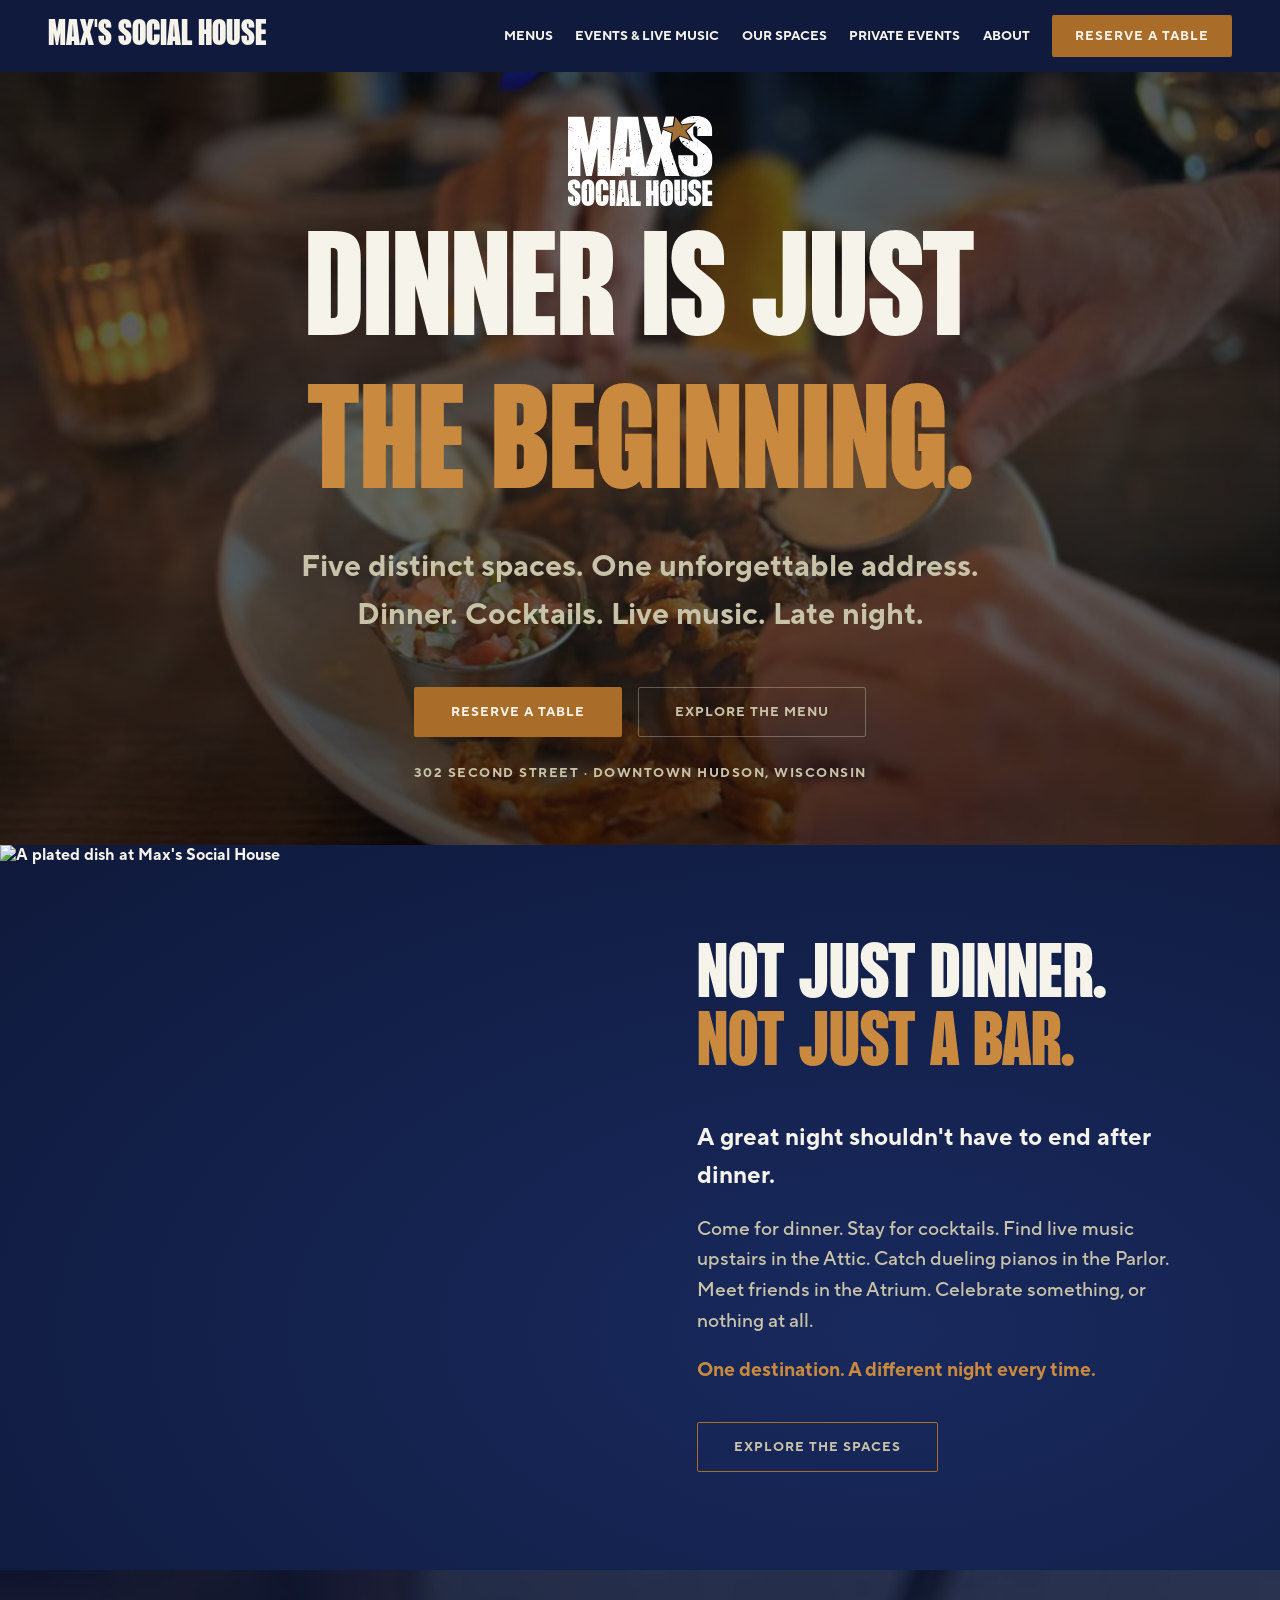
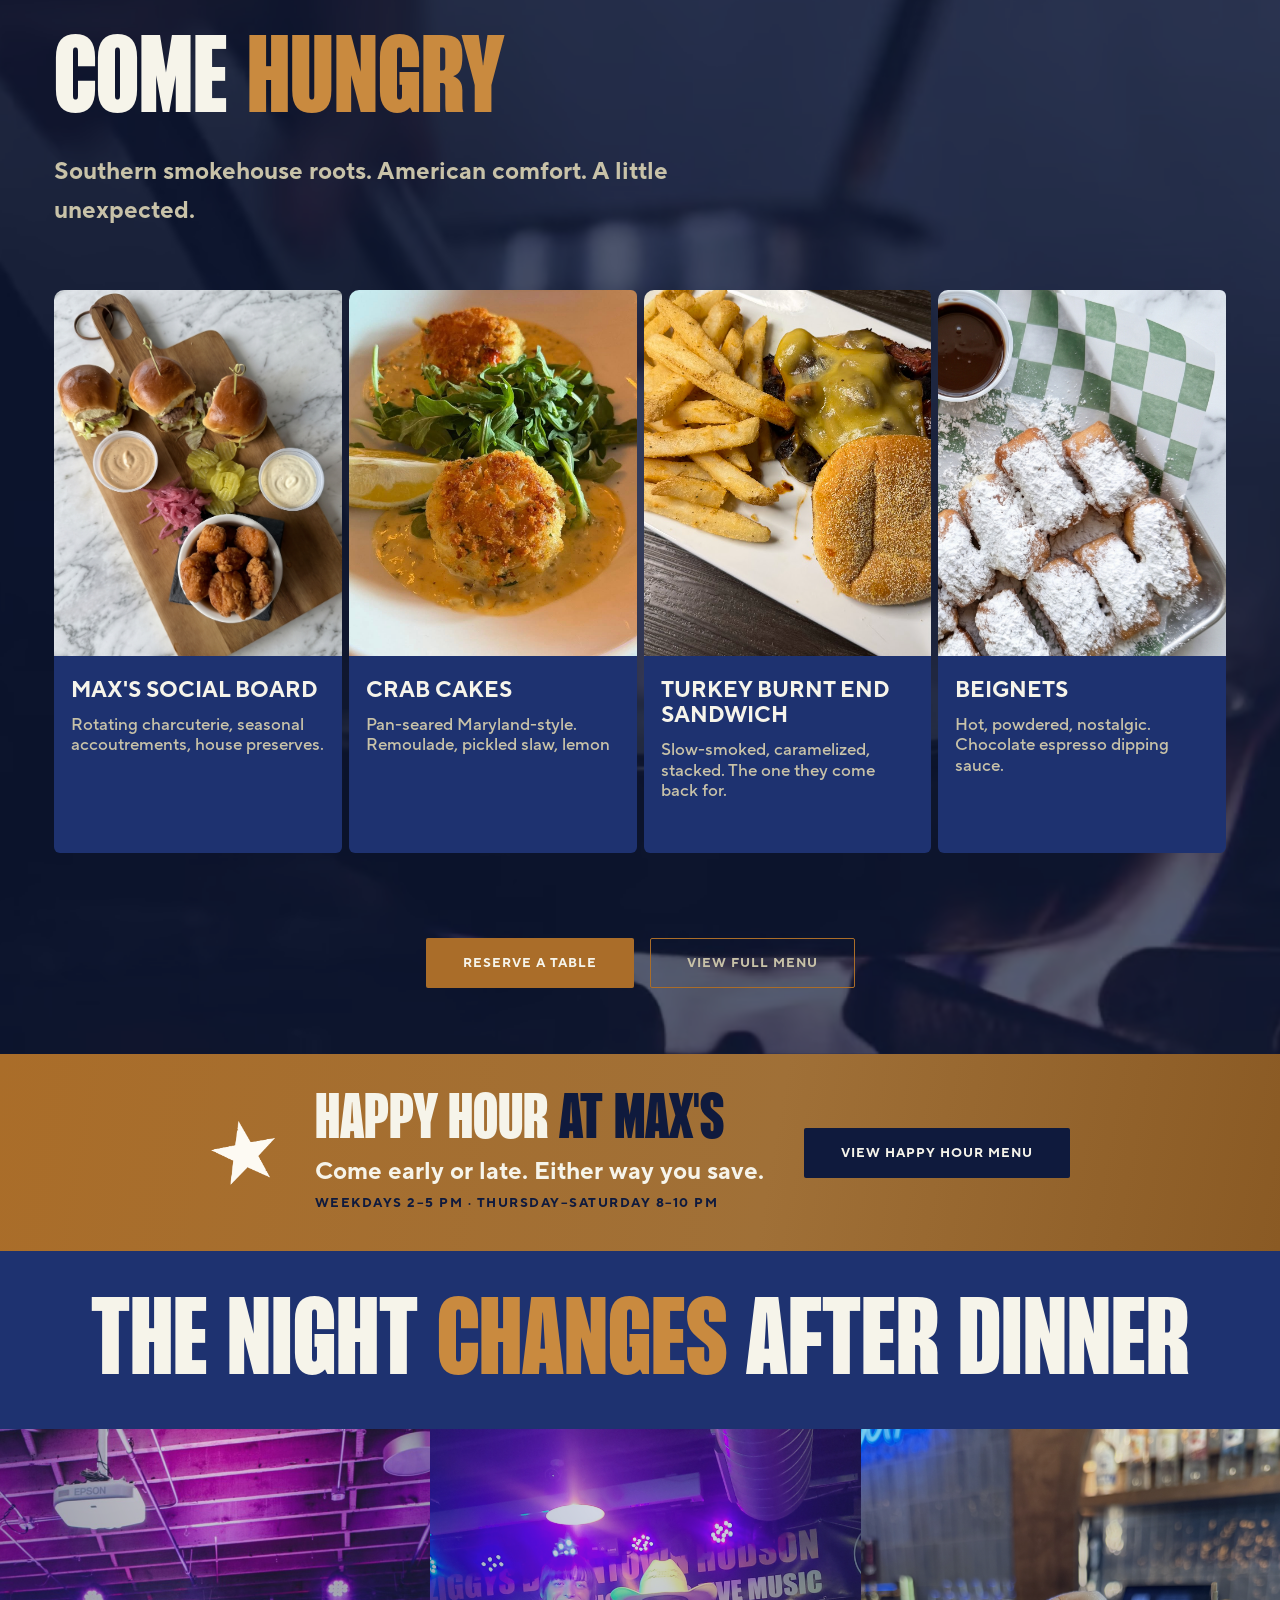
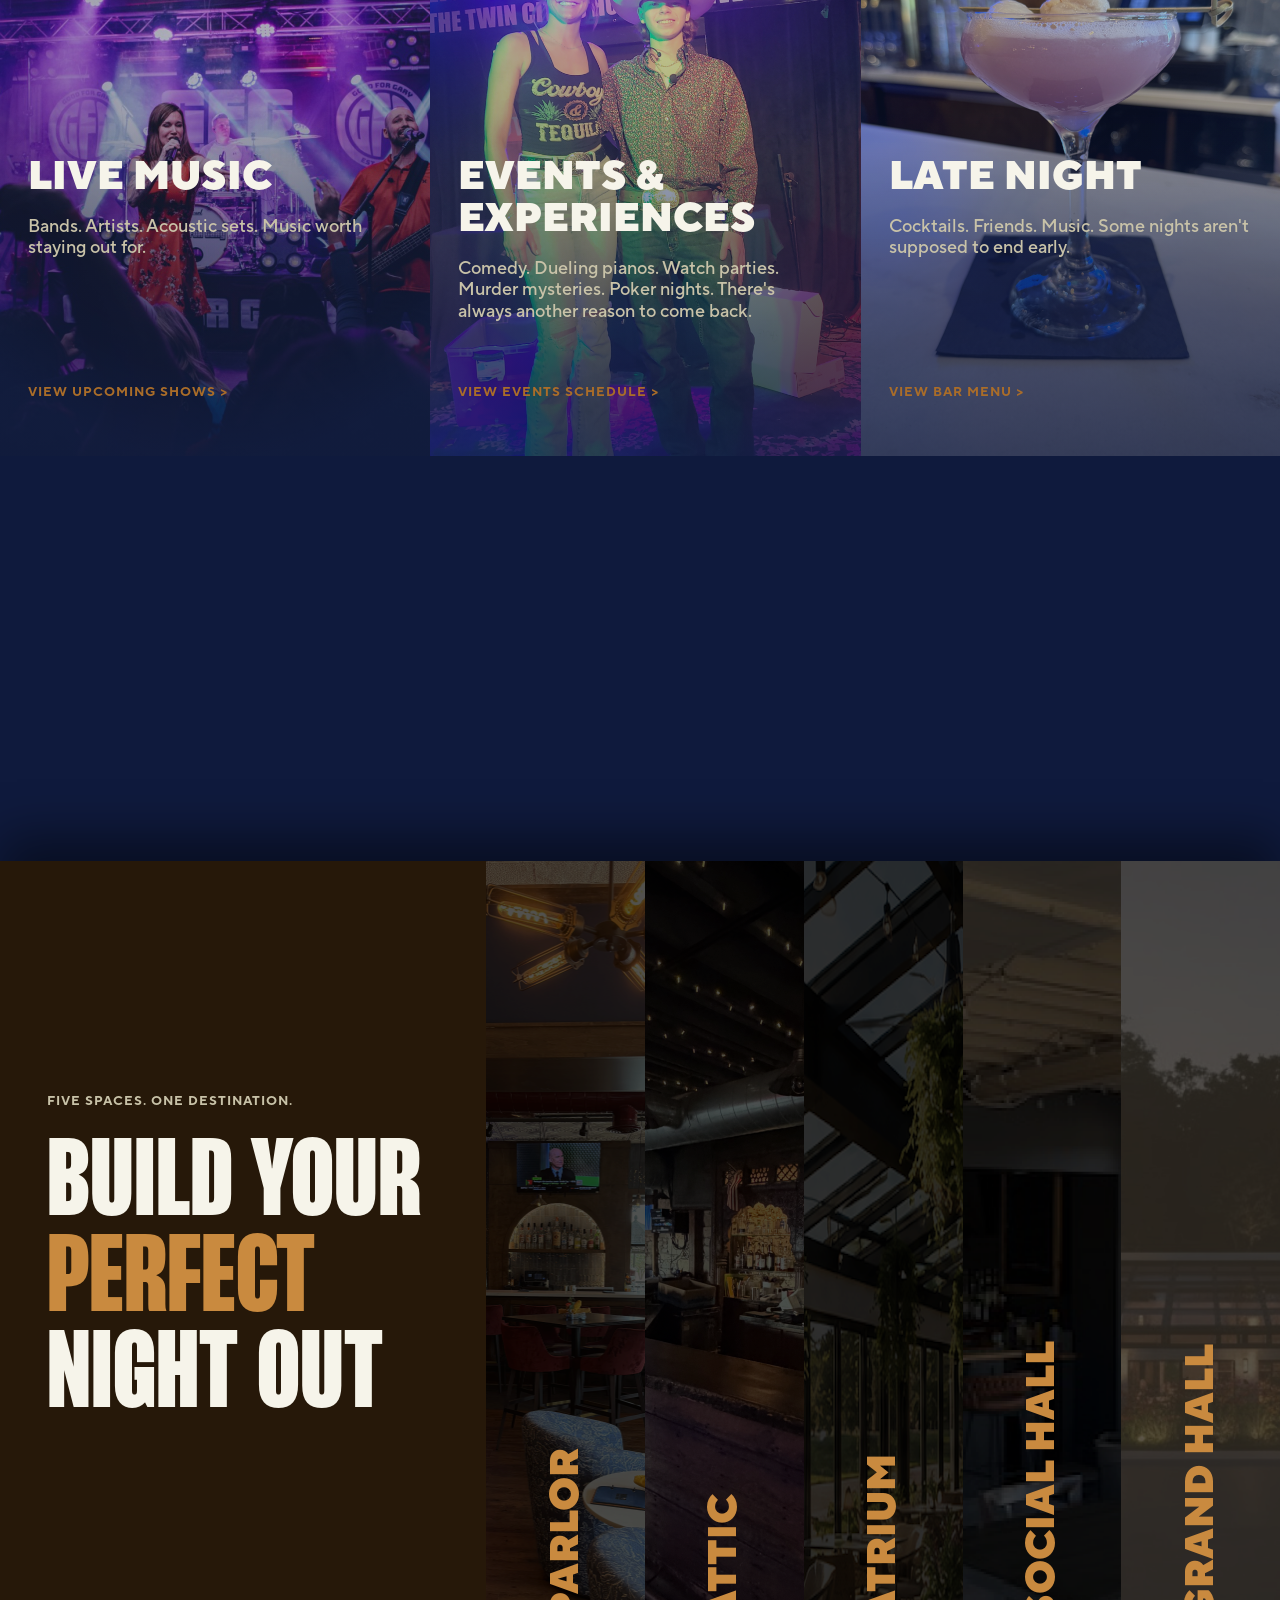
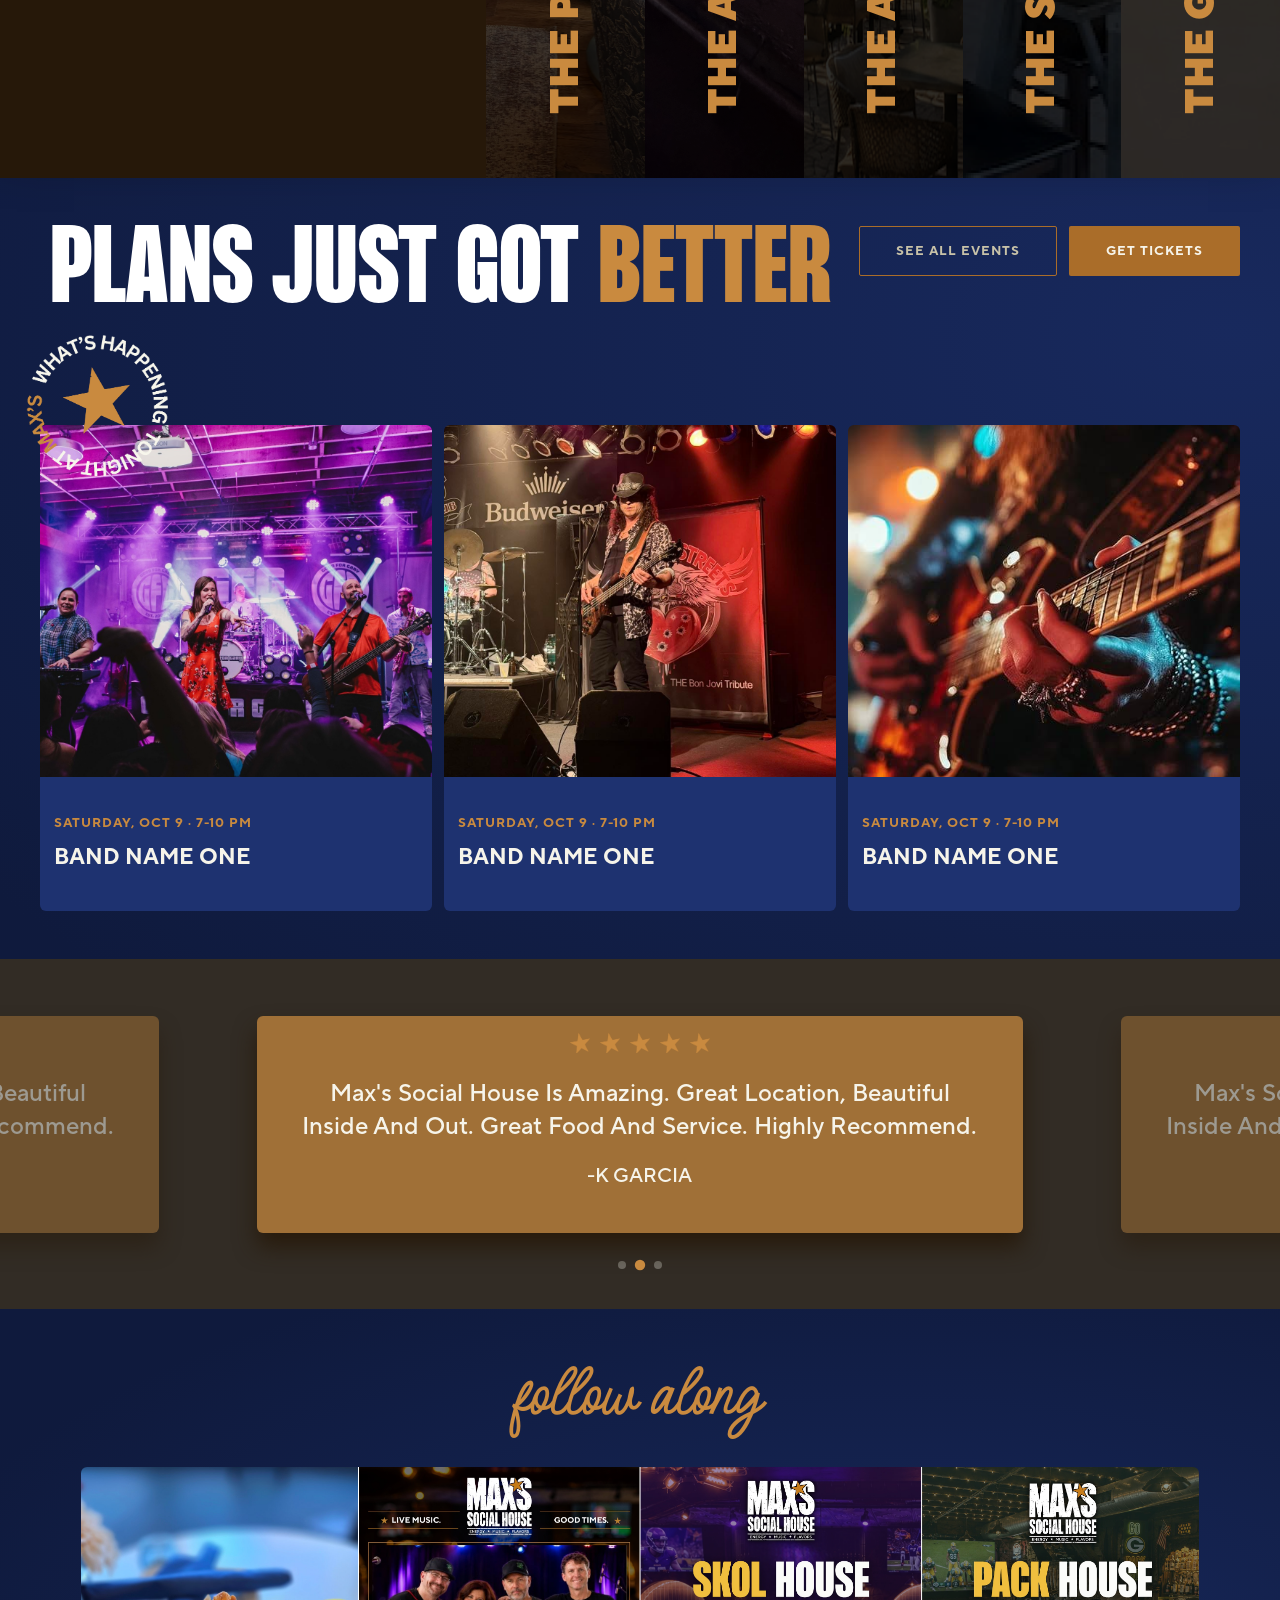
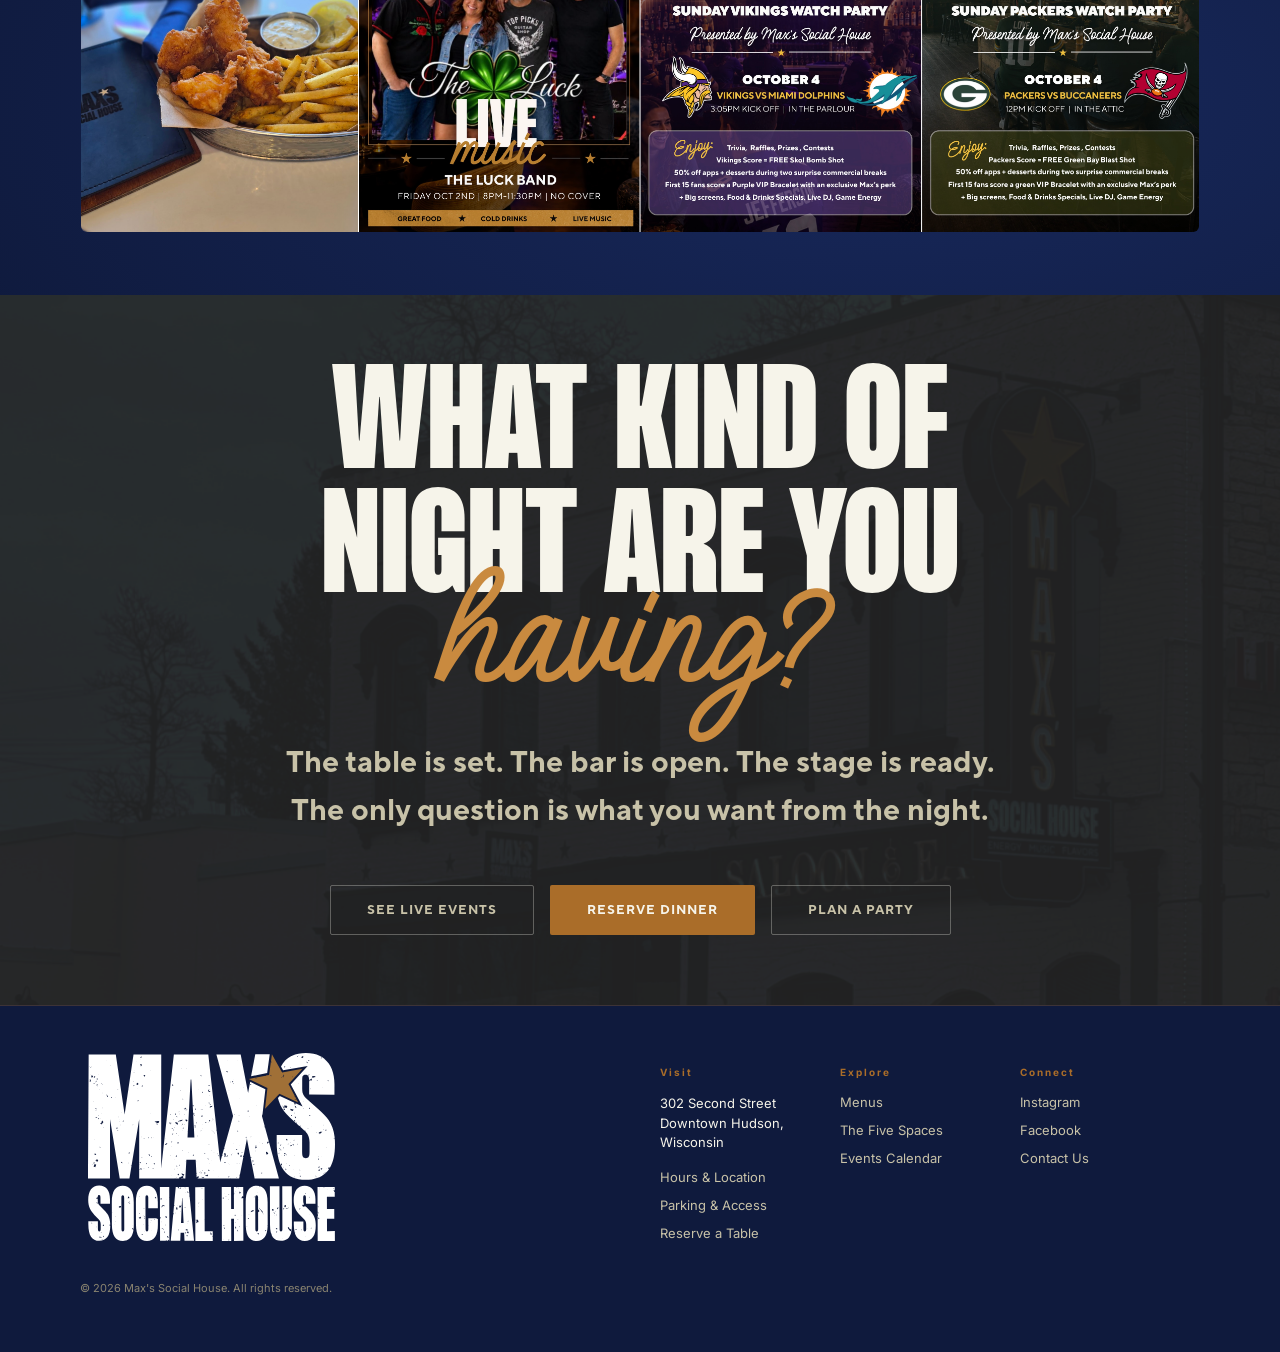
==== commit c0371758: "Tighten Happy Hour band, add hours, reorder closing CTAs, add Get Tickets - Happy Hour content cente" ====
--- a/index.html
+++ b/index.html
@@ -128,6 +128,7 @@
         <div class="happy__text">
           <h2 id="happy-title" class="display happy__title reveal">Happy Hour <span>at Max's</span></h2>
           <p class="happy__sub reveal">Come early or late. Either way you save.</p>
+          <p class="happy__hours reveal"><span>Weekdays 2–5 PM</span> <span class="happy__dot" aria-hidden="true">·</span> <span>Thursday–Saturday 8–10 PM</span></p>
         </div>
         <a class="btn btn--dark reveal" href="#">View Happy Hour Menu</a>
       </div>
@@ -240,7 +241,10 @@
       <div class="container">
         <div class="events__head">
           <h2 id="events-title" class="display display--lg reveal">Plans just got <span class="is-gold">better</span></h2>
-          <a class="btn btn--outline" href="#events">See all events</a>
+          <div class="events__ctas">
+            <a class="btn btn--outline" href="#events">See all events</a>
+            <a class="btn btn--solid" href="#">Get tickets</a>
+          </div>
         </div>
         <div class="events__stickers" aria-hidden="true">
           <img class="sticker sticker--badge" src="assets/badge.png" alt="">
@@ -313,8 +317,8 @@
         </h2>
         <p class="hero__sub reveal">The table is set. The bar is open. The stage is ready.<br>The only question is what you want from the night.</p>
         <div class="cta-row reveal">
+          <a class="btn btn--ghost" href="#events">See live events</a>
           <a class="btn btn--solid" href="#reserve">Reserve dinner</a>
-          <a class="btn btn--ghost" href="#events">See live events</a>
           <a class="btn btn--ghost" href="#">Plan a party</a>
         </div>
       </div>
--- a/css/styles.css
+++ b/css/styles.css
@@ -247,13 +247,15 @@
 }
 .happy__inner {
   max-width: 1172px; margin: 0 auto;
-  display: flex; align-items: center; gap: 28px;
+  display: flex; align-items: center; justify-content: center; gap: 24px 40px;
 }
 .happy__star { width: 64px; height: 64px; flex: none; animation: spin 18s linear infinite; filter: brightness(0) invert(.96) sepia(.1); }
-.happy__text { flex: 1; }
+.happy__text { flex: none; }
 .happy__title { font-size: clamp(2.25rem, 4.4vw, 3.5rem); color: var(--cream); }
 .happy__title span { color: var(--navy); }
 .happy__sub { margin-top: 6px; font-size: var(--t-lede); color: var(--cream); }
+.happy__hours span { white-space: nowrap; }
+.happy__hours { margin-top: 8px; font-size: 13px; letter-spacing: 1.5px; text-transform: uppercase; color: var(--navy); }
 .happy .btn { flex: none; }
 
 /* ---------- Night changes ---------- */
@@ -359,6 +361,7 @@
 .events .container { position: relative; padding: 0 40px; }
 .events__head { display: flex; align-items: flex-start; justify-content: space-between; gap: 24px; padding-left: 10px; }
 .events__head h2 { color: #fff; }
+.events__ctas { display: flex; flex-wrap: wrap; gap: 12px; flex: none; }
 .events__stickers { position: absolute; left: 0; top: 58px; z-index: 2; pointer-events: none; }
 .sticker--badge { width: 194px; height: 243px; object-fit: cover; }
 .sticker--star { position: absolute; left: 63px; top: 83px; width: 67px; height: 67px; animation: spin 18s linear infinite; }
@@ -514,7 +517,8 @@
   .space__body { left: var(--gutter); right: var(--gutter); bottom: 40px; }
   .space__body h3 { white-space: normal; }
 
-  .happy__inner { flex-wrap: wrap; gap: 16px 20px; }
+  .happy__inner { flex-wrap: wrap; gap: 16px 20px; justify-content: flex-start; }
+  .happy__text { flex: 1 1 200px; }
   .happy__star { width: 48px; height: 48px; }
   .happy .btn { width: 100%; }
   .night__text { top: auto; bottom: 40px; }
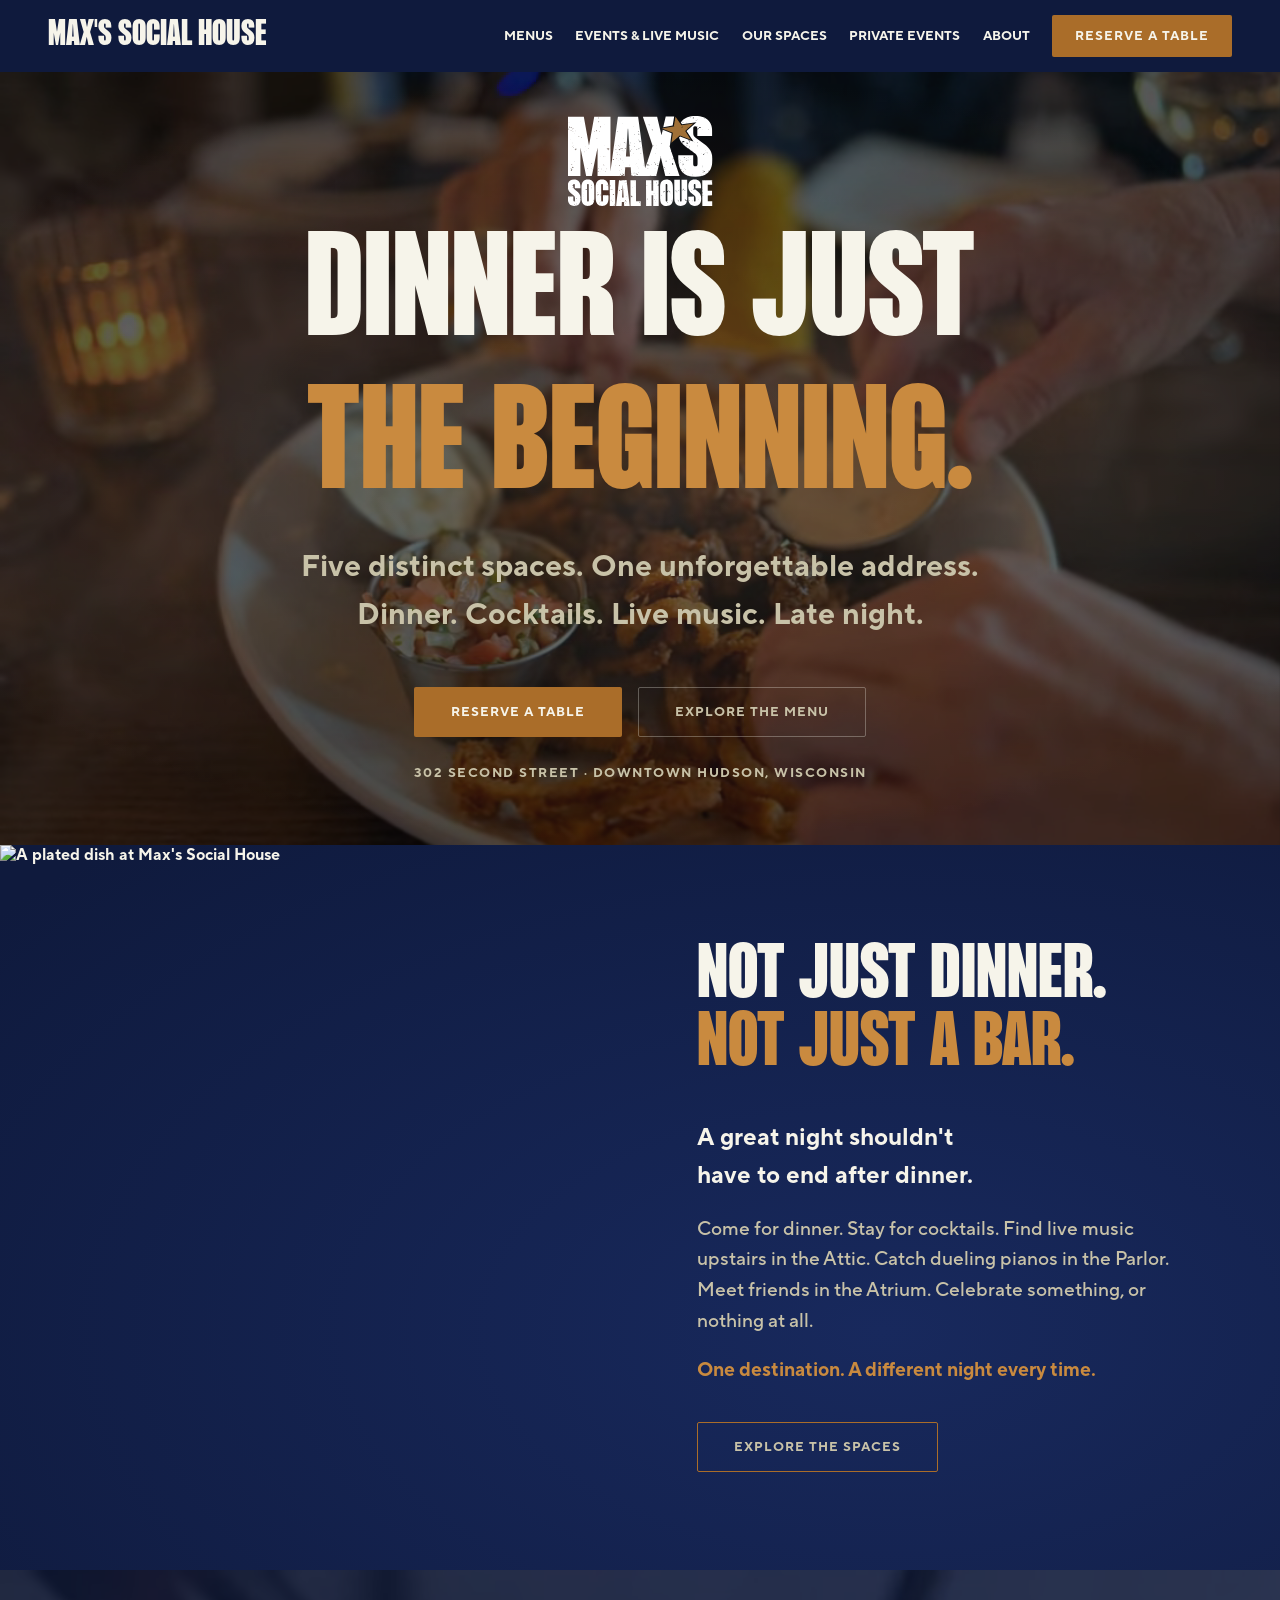
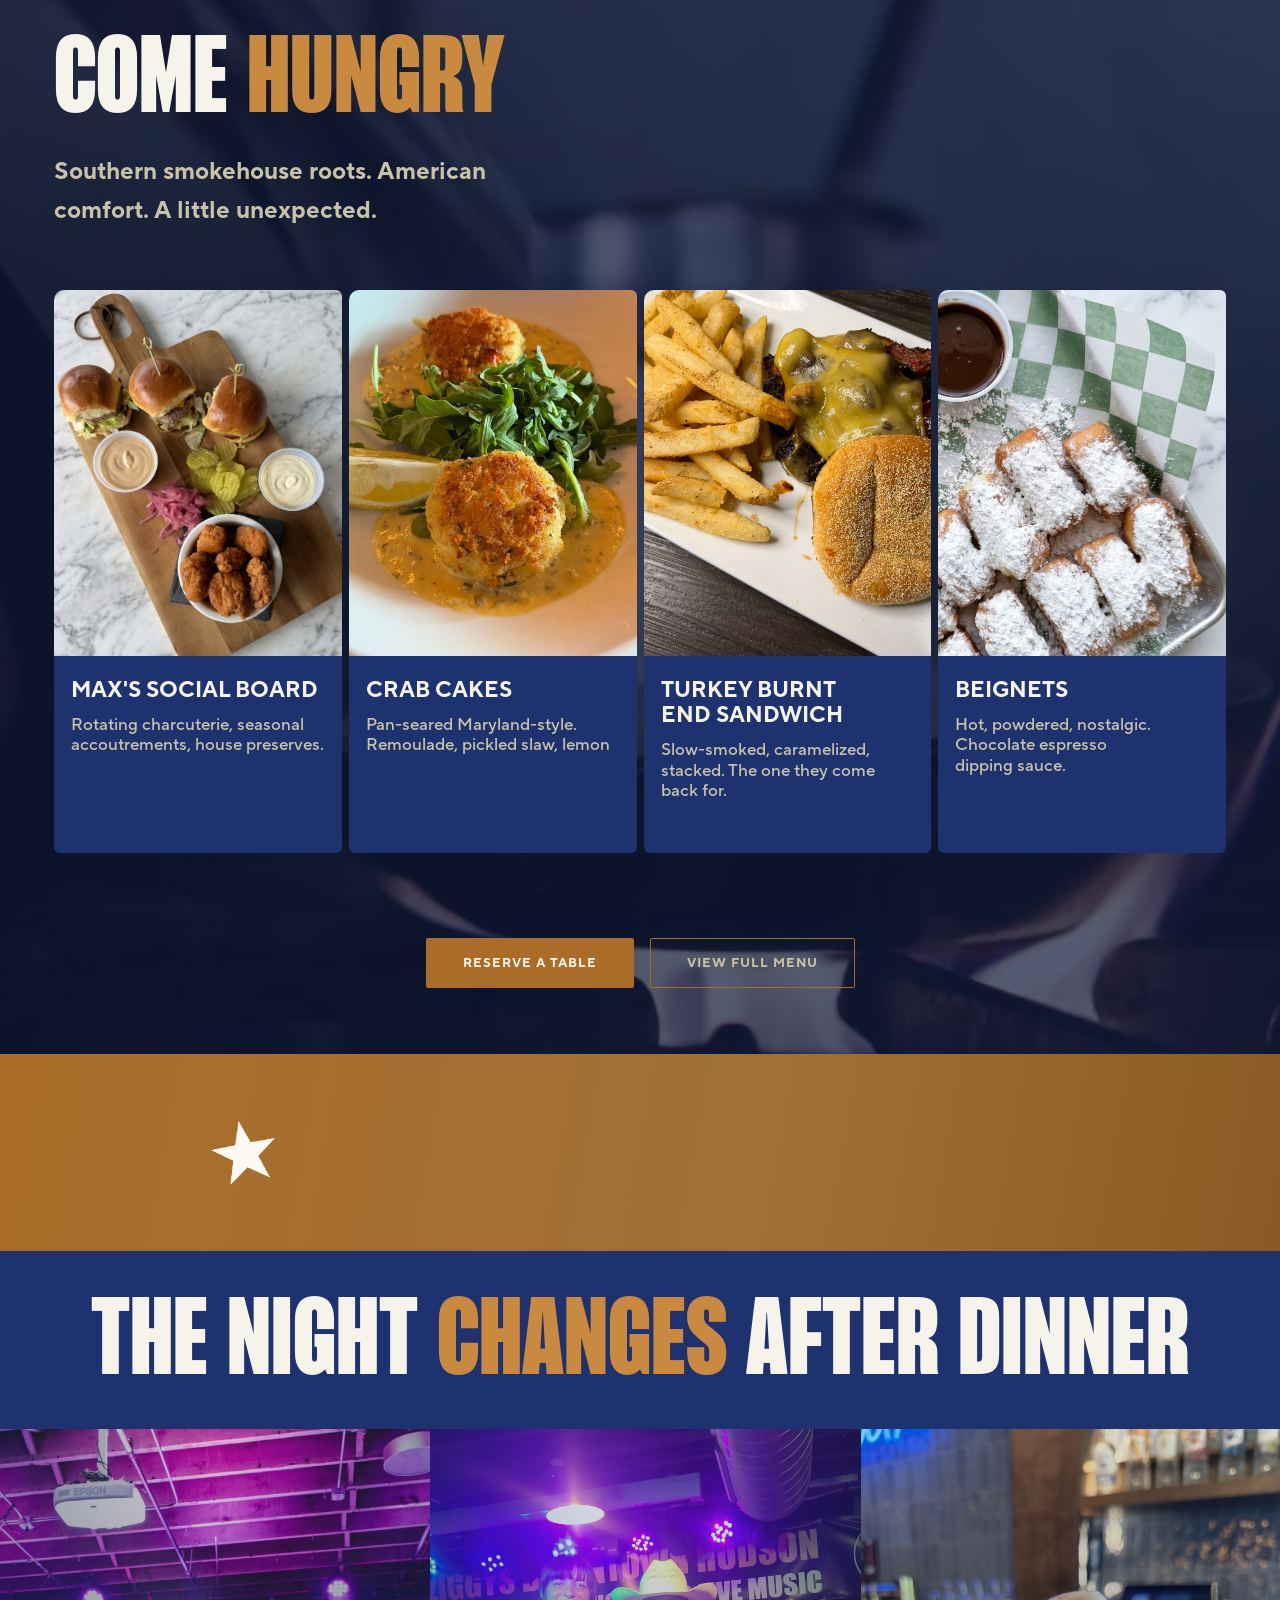
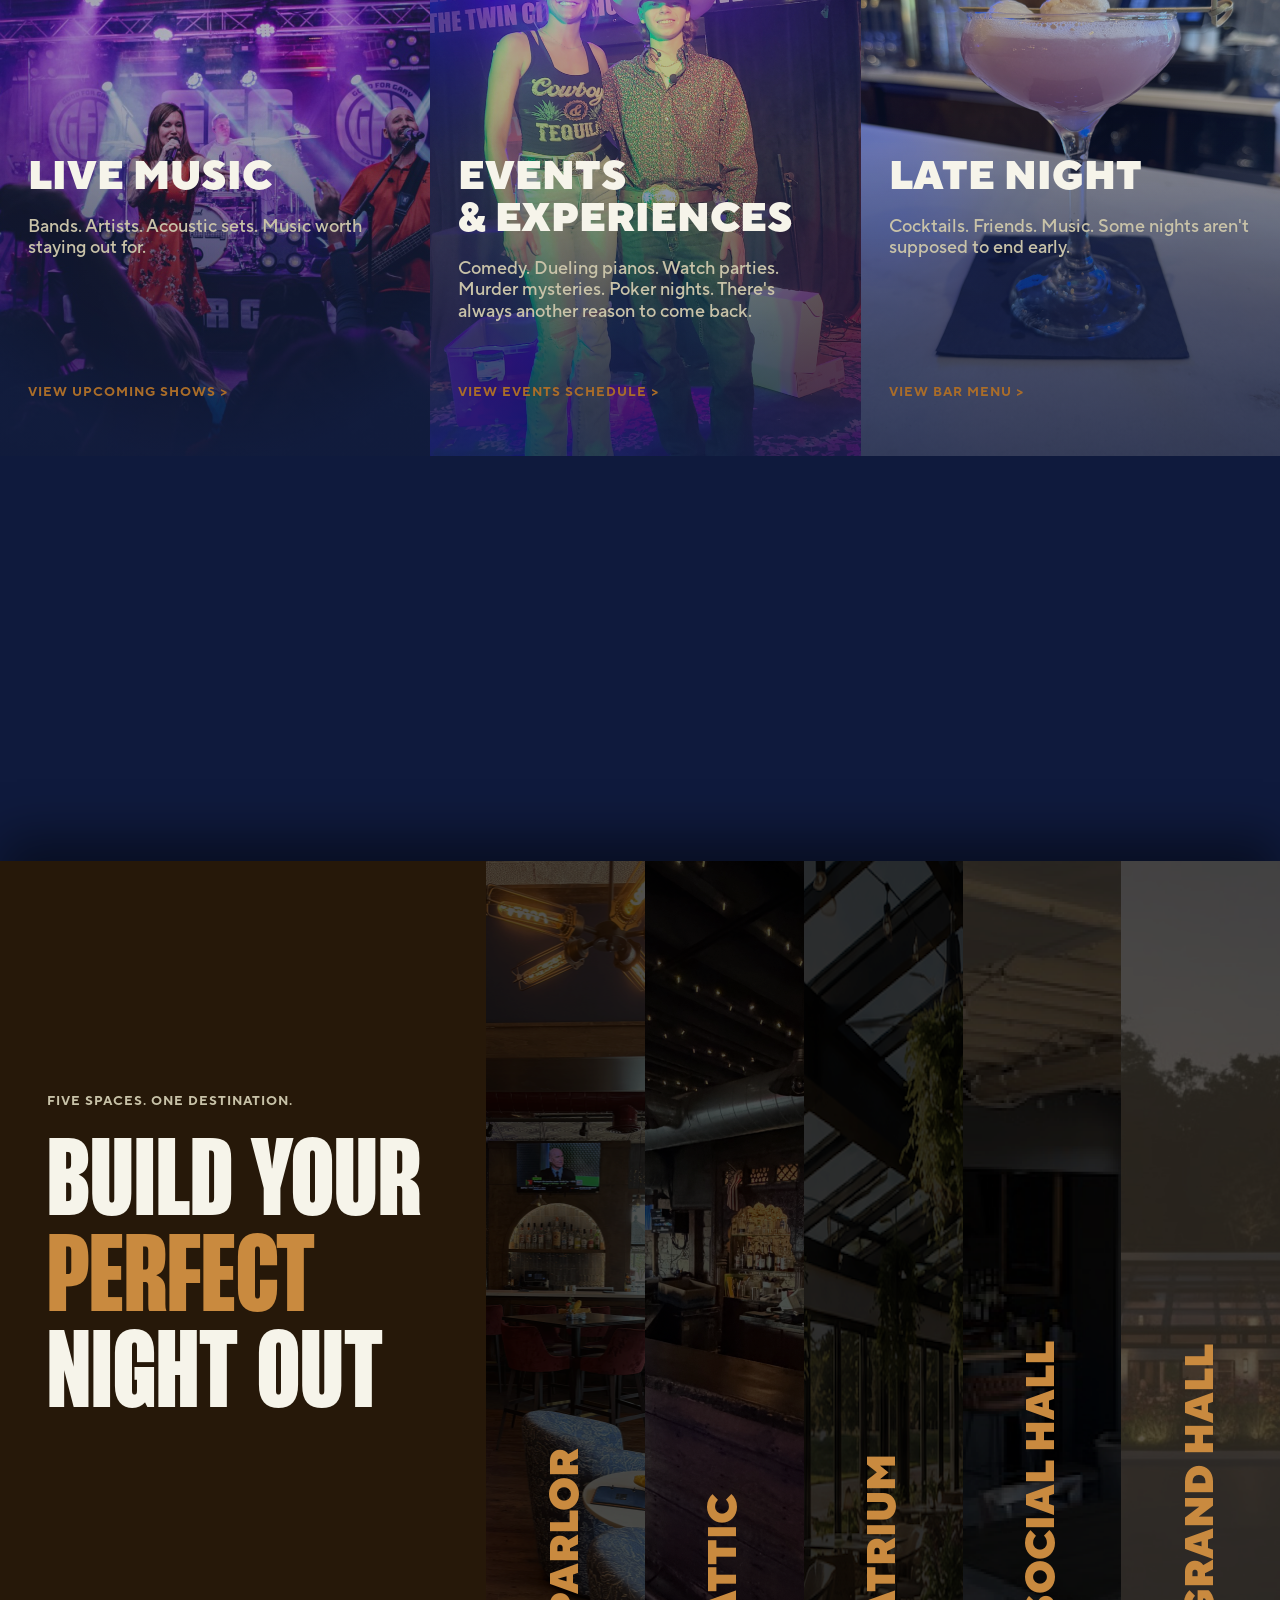
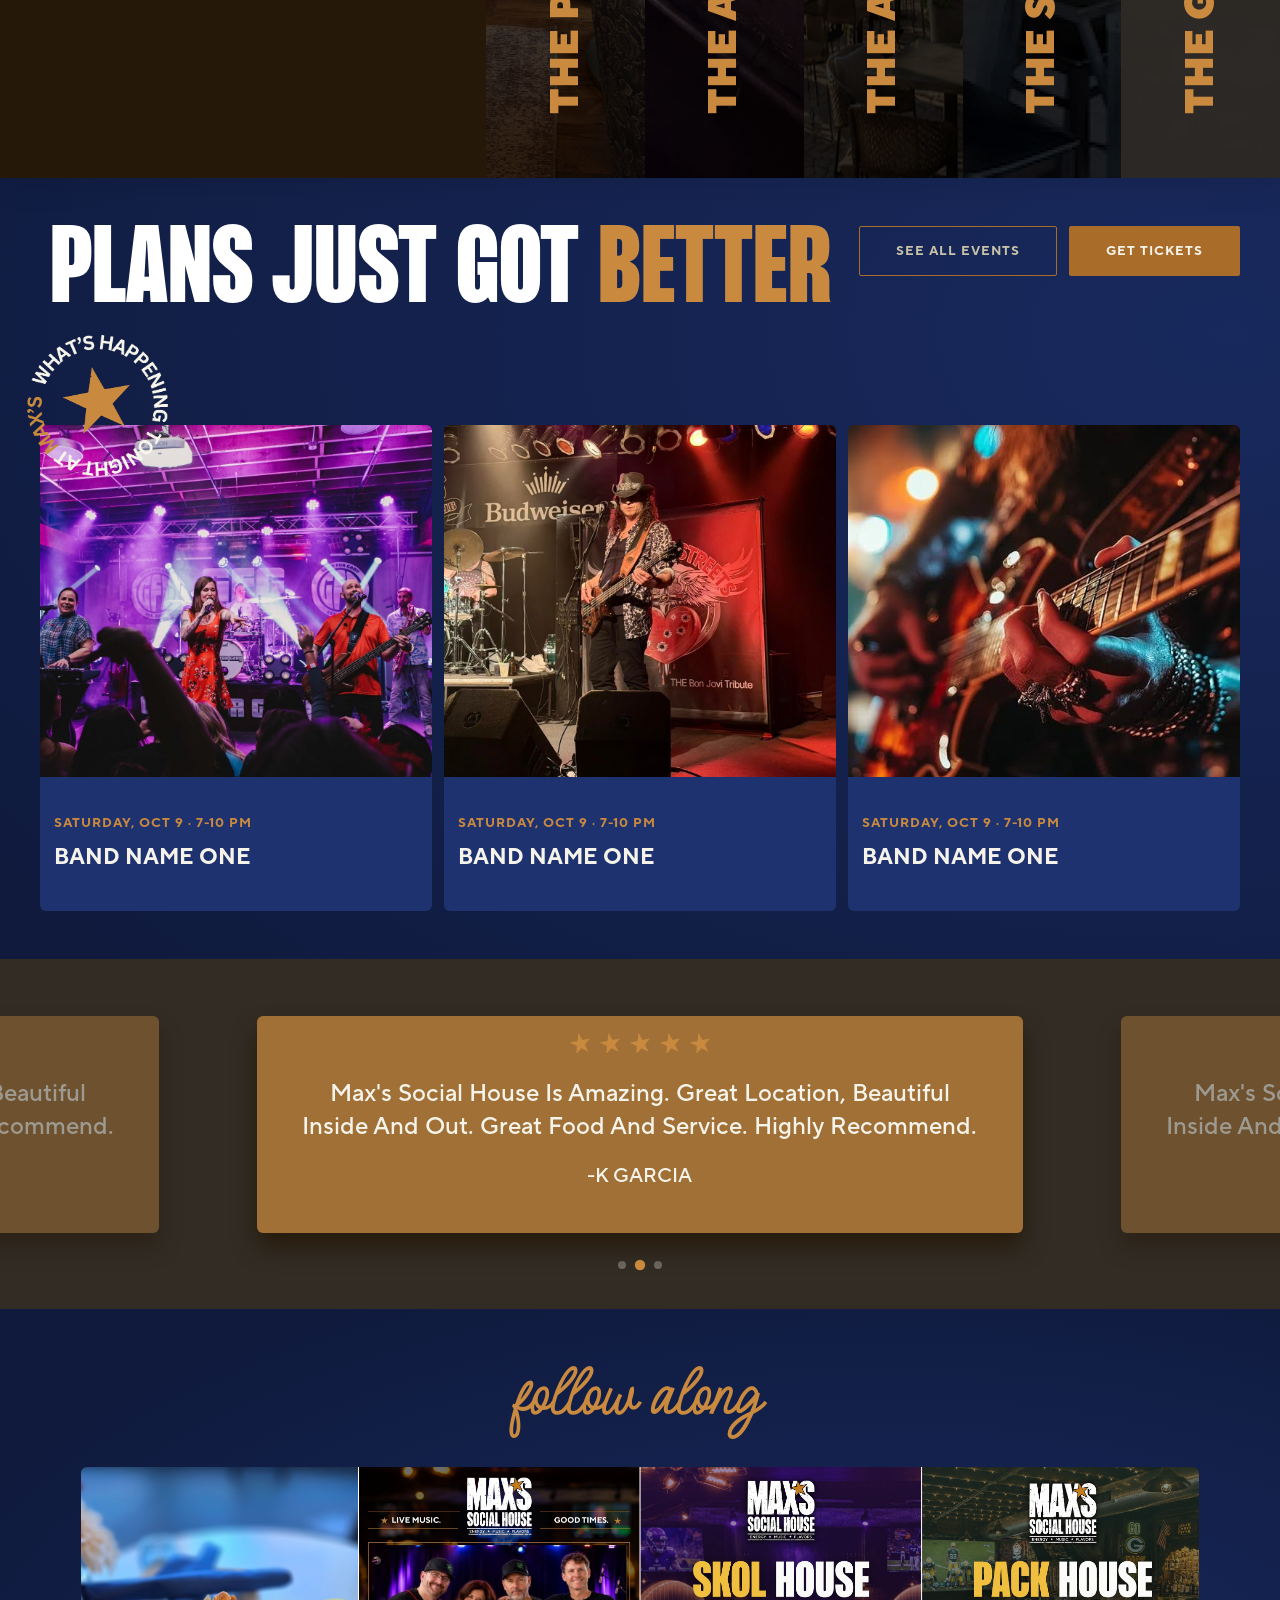
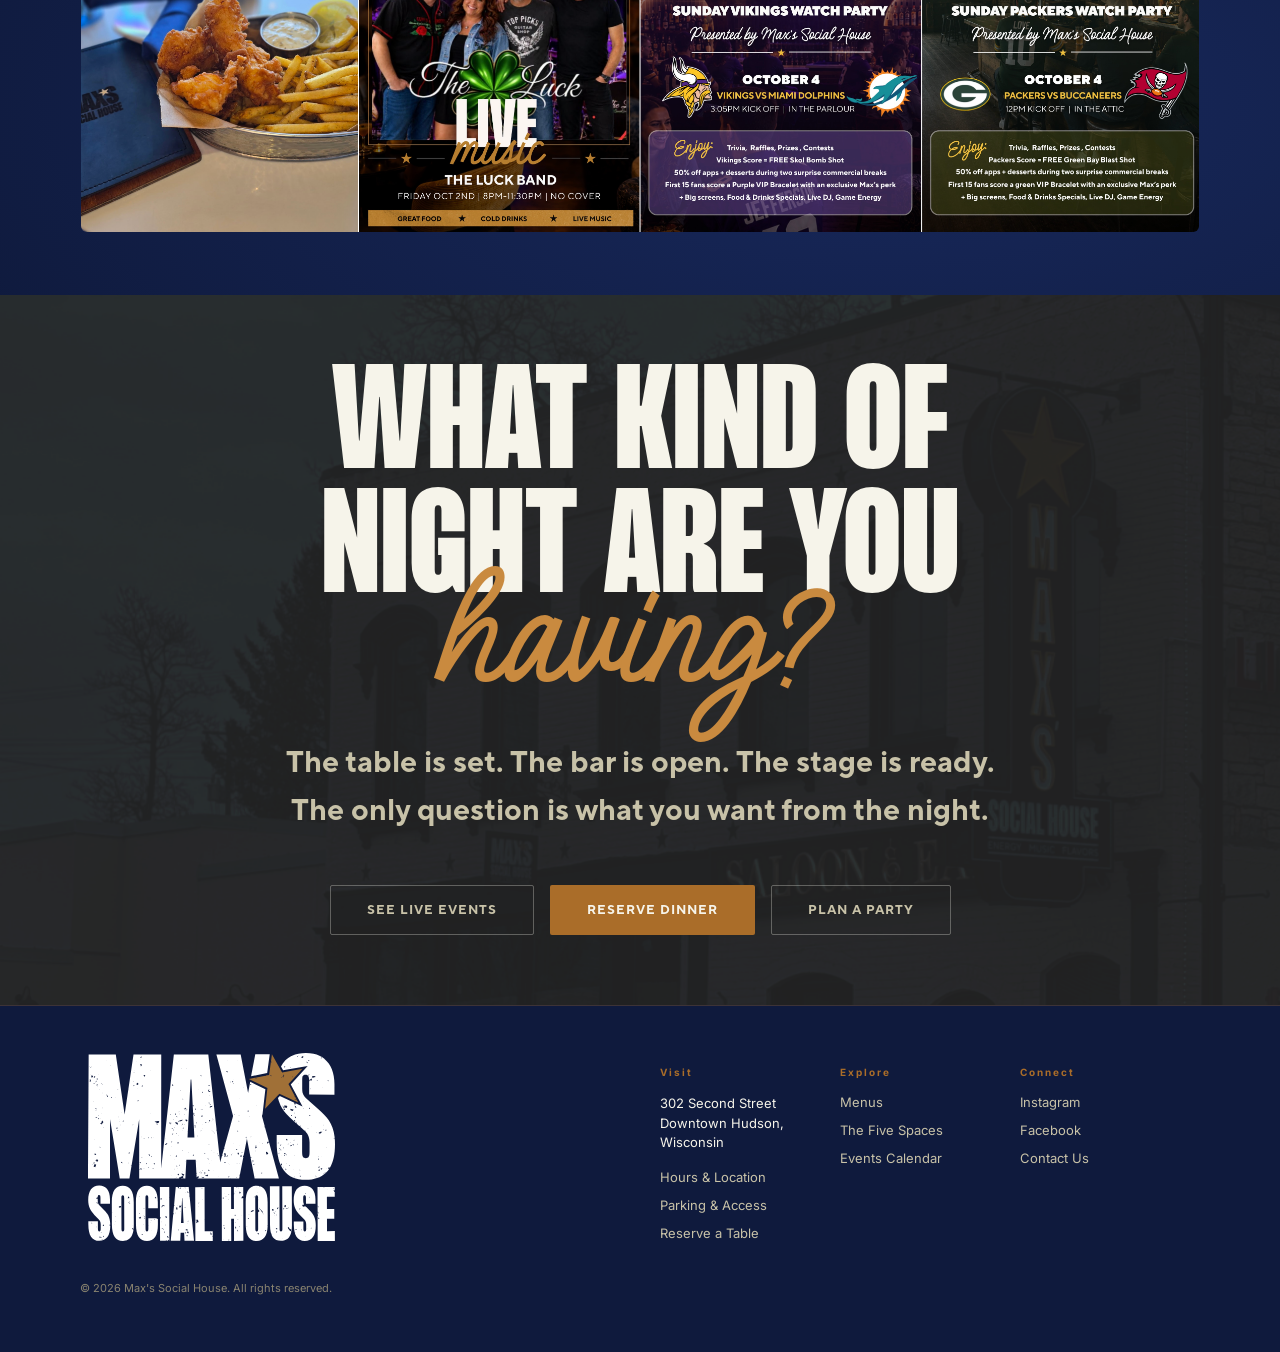
==== commit 0fbd3db1: "No widows: balance headings and leads, pretty-wrap body copy CSS text-wrap balance/pretty where supp" ====
--- a/index.html
+++ b/index.html
@@ -151,7 +151,7 @@
         <article class="night__panel">
           <img src="assets/night-events.png" alt="Guests at a themed event" loading="lazy">
           <div class="night__text">
-            <h3>Events &amp; Experiences</h3>
+            <h3>Events &amp;&nbsp;Experiences</h3>
             <p>Comedy. Dueling pianos. Watch parties. Murder mysteries. Poker nights. There's always another reason to come back.</p>
             <a class="link-cta" href="#events">View events schedule &gt;</a>
           </div>
--- a/css/styles.css
+++ b/css/styles.css
@@ -70,6 +70,13 @@
 .is-gold { color: var(--gold); }
 
 /* ---------- Type helpers ---------- */
+/* No single-word last lines. Headings and short leads balance their lines;
+   longer copy uses "pretty" wrapping. js/main.js adds a fallback for browsers
+   without text-wrap: pretty (keeps the last two words together). */
+h1, h2, h3, .lede, .hero__sub, .feature__lead, .happy__sub, .feature__kicker,
+.review blockquote, .event__info h3, .dish__info h3 { text-wrap: balance; }
+p, li, blockquote, figcaption { text-wrap: pretty; }
+
 .display {
   font-family: var(--f-display);
   font-weight: 900;
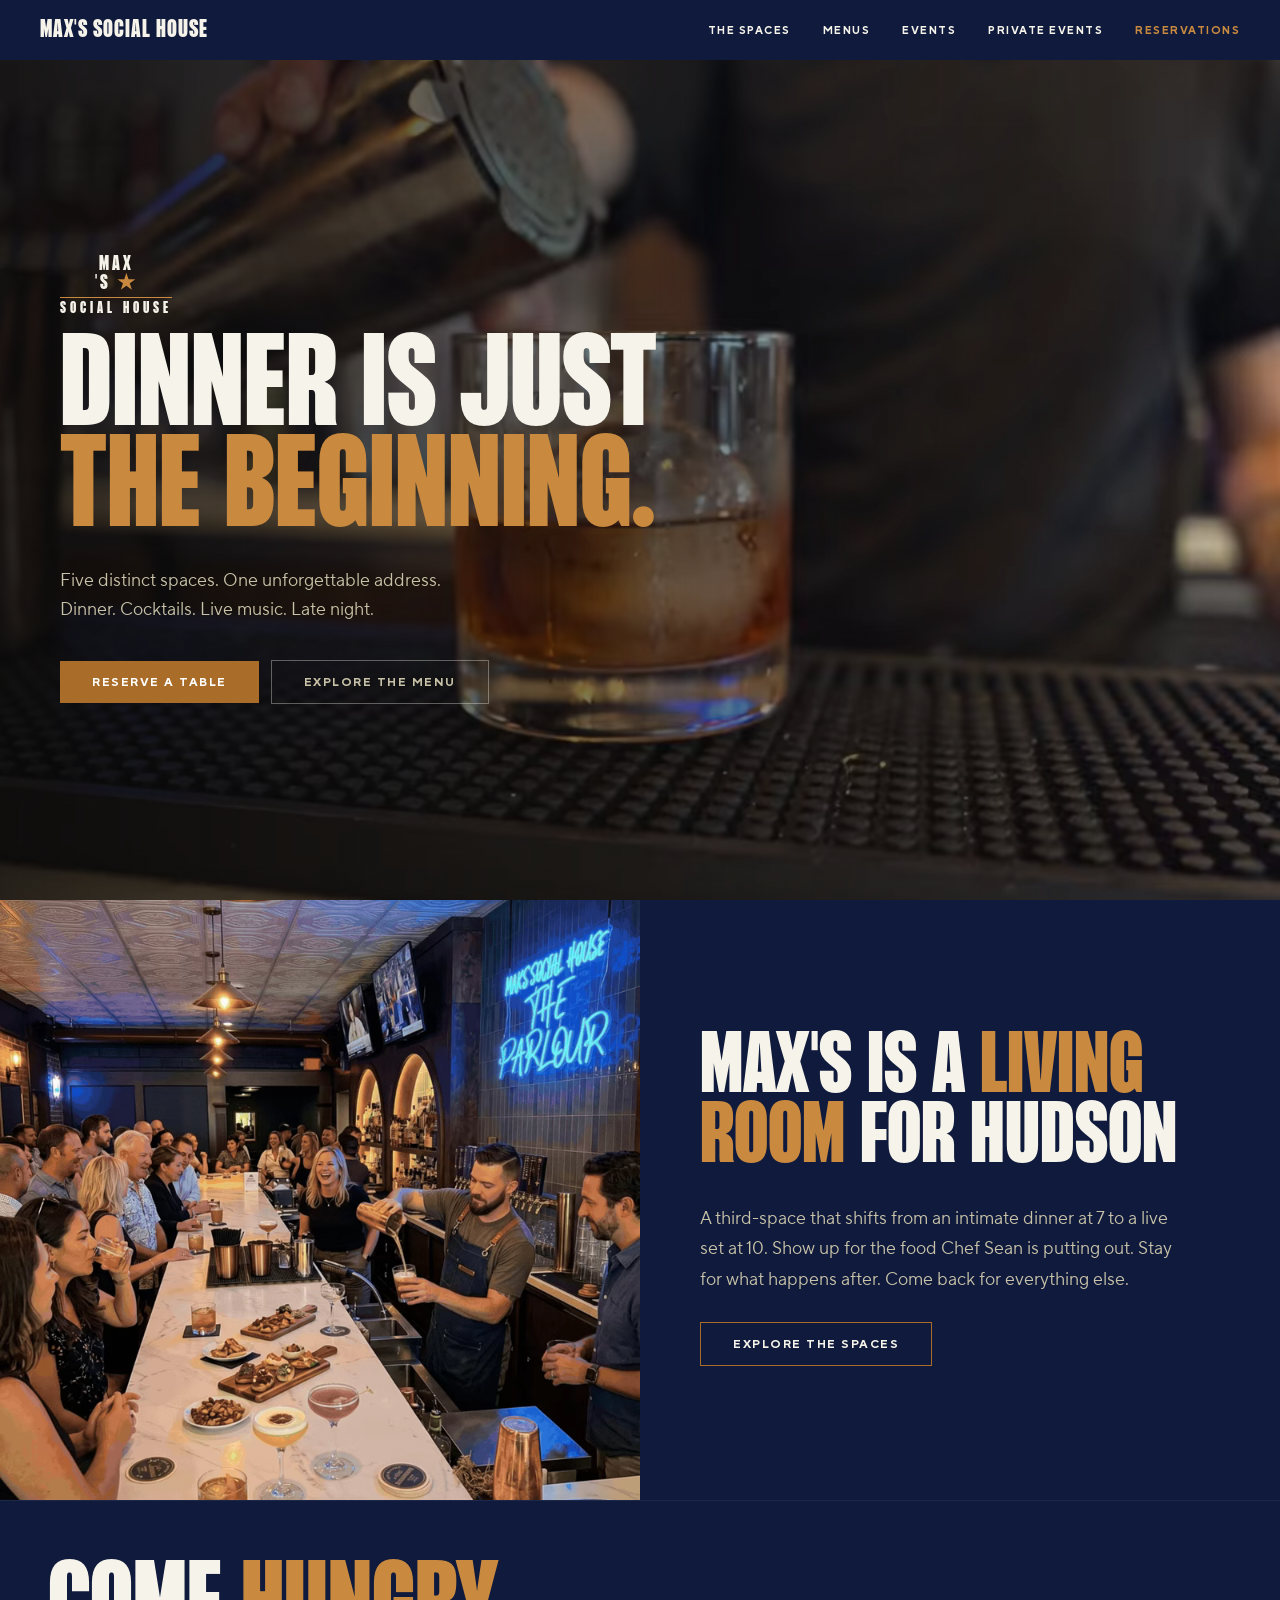
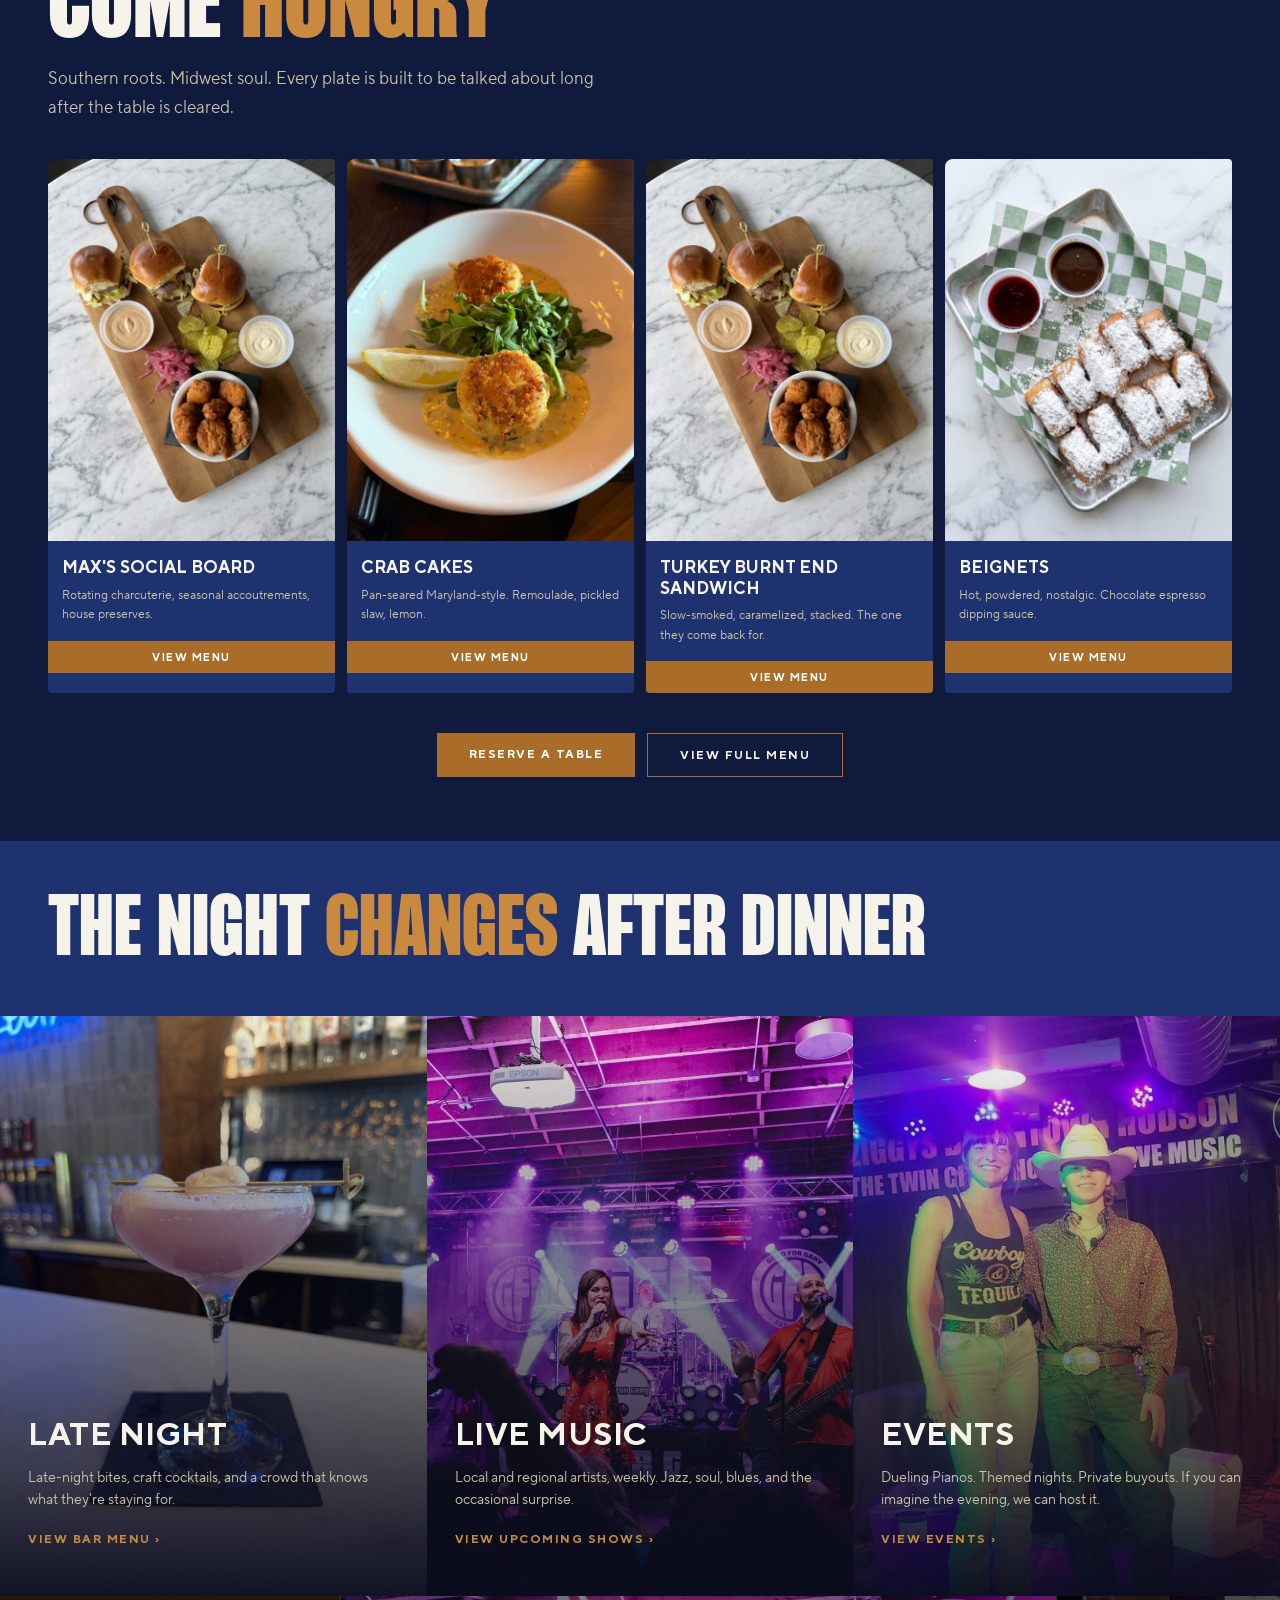
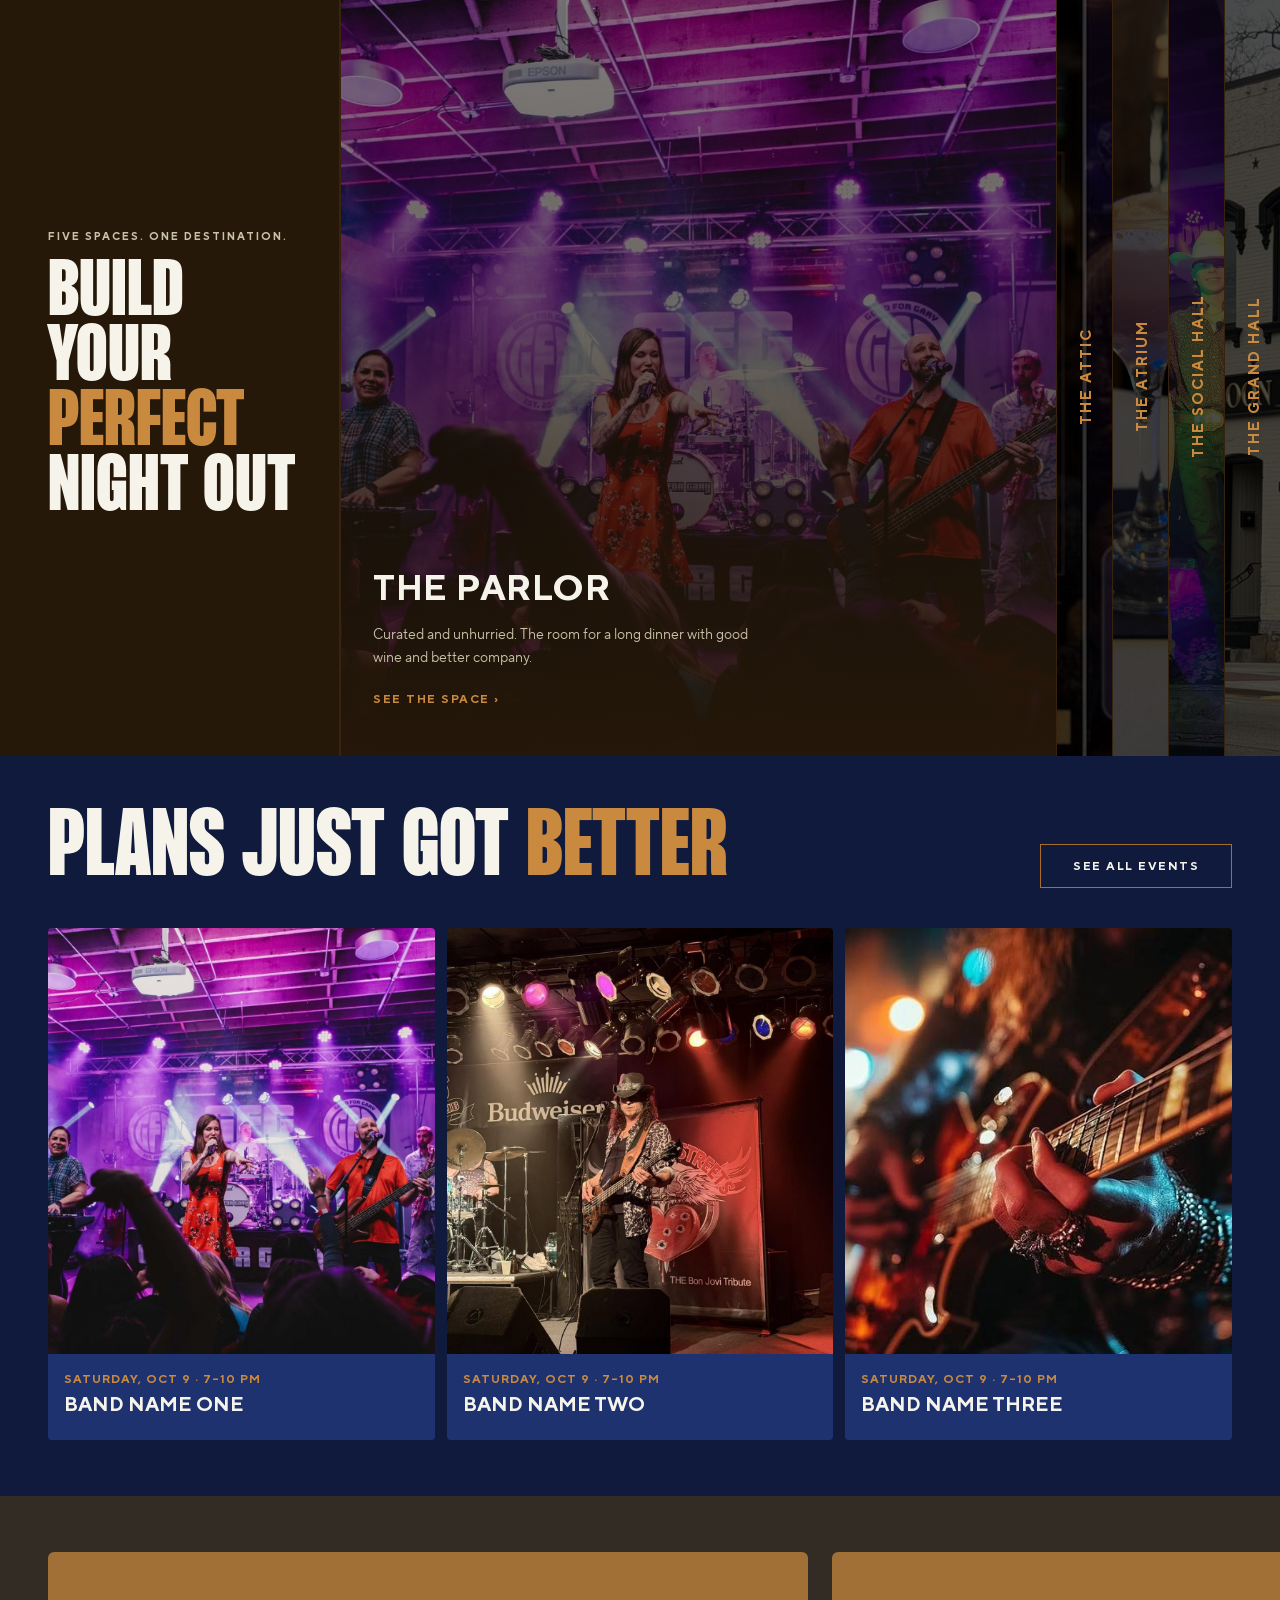
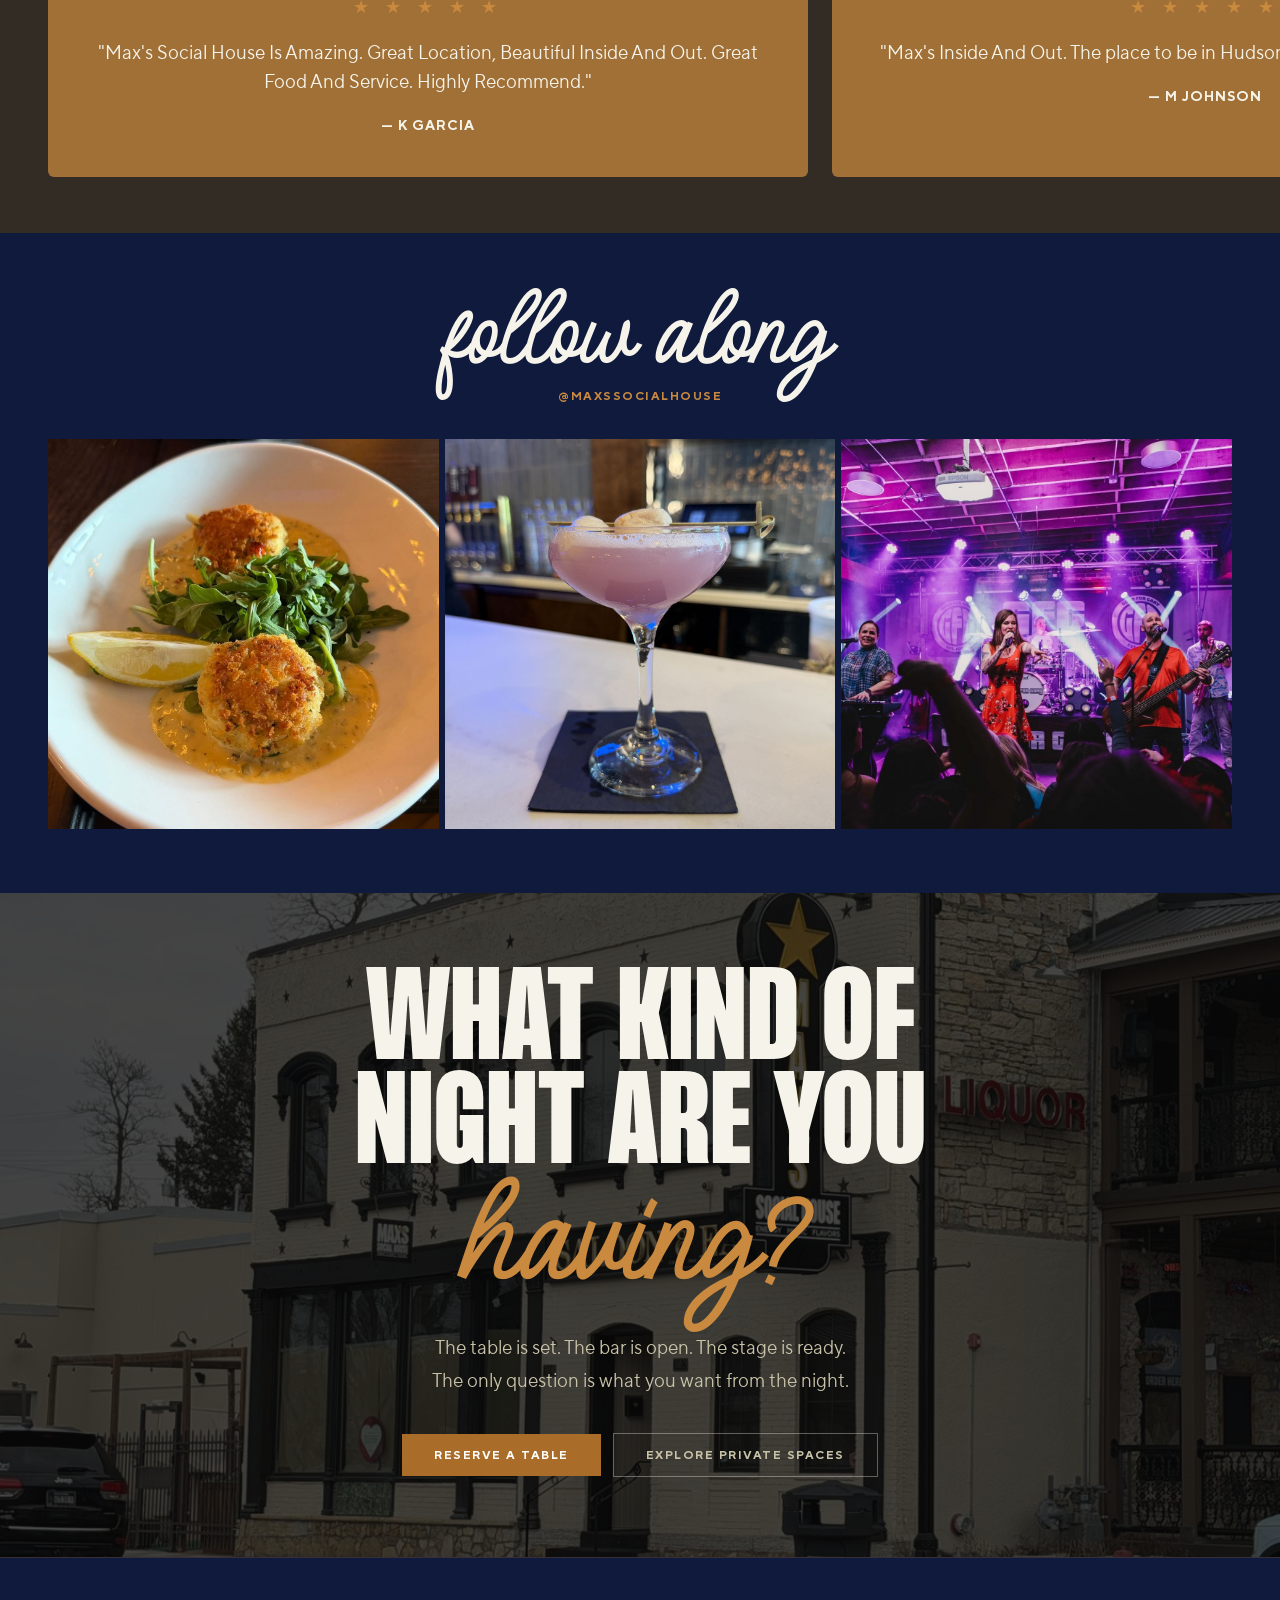
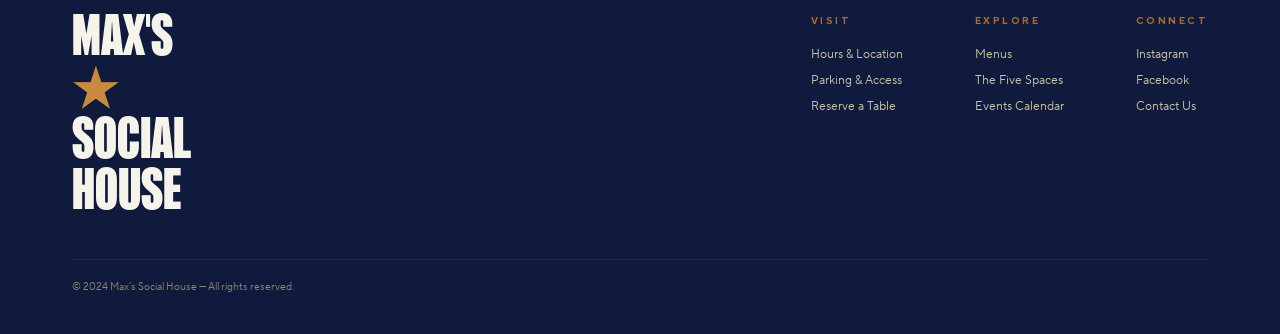
==== commit 4fb2ad41: "Add files via upload" ====
--- a/index.html
+++ b/index.html
@@ -1,357 +1,1150 @@
-<!doctype html>
+<!doctype html><html><head><meta charset=utf8><meta name=viewport content="width=device-width,initial-scale=1,viewport-fit=cover"><style>:root{color-scheme:light;box-sizing:border-box;padding-top:env(safe-area-inset-top,0px);padding-bottom:env(safe-area-inset-bottom,0px)}html{scroll-padding-top:env(safe-area-inset-top,0px)}body{margin:0;padding:0;font:14px -apple-system,BlinkMacSystemFont,sans-serif;background:#faf9f5;color:#141413}img{max-width:100%}[hidden]:not([hidden=until-found i]){display:none!important}</style></head><body>
+<!DOCTYPE html>
 <html lang="en">
 <head>
-  <meta charset="utf-8">
-  <meta name="viewport" content="width=device-width, initial-scale=1">
-  <title>Max's Social House | Downtown Hudson, Wisconsin</title>
-  <meta name="description" content="Southern-inspired food, craft cocktails, live music and five distinct spaces at 302 Second Street in downtown Hudson, Wisconsin.">
-  <meta name="theme-color" content="#0f1a3d">
-  <link rel="icon" href="assets/star.png">
-  <link rel="preconnect" href="https://fonts.googleapis.com">
-  <link rel="preconnect" href="https://fonts.gstatic.com" crossorigin>
-  <link href="https://fonts.googleapis.com/css2?family=Inter:wght@400;700&display=swap" rel="stylesheet">
-  <link rel="stylesheet" href="css/styles.css?v=__BUILD__">
+<meta charset="UTF-8">
+<meta name="viewport" content="width=device-width, initial-scale=1.0, viewport-fit=cover">
+<title>Max's Social House</title>
+<style>
+@font-face {
+  font-family: 'PP Formula';
+  font-weight: 900;
+  src: url('[data-uri]') format('opentype');
+}
+@font-face {
+  font-family: 'TT Norms Pro';
+  font-weight: 400;
+  src: url('[data-uri]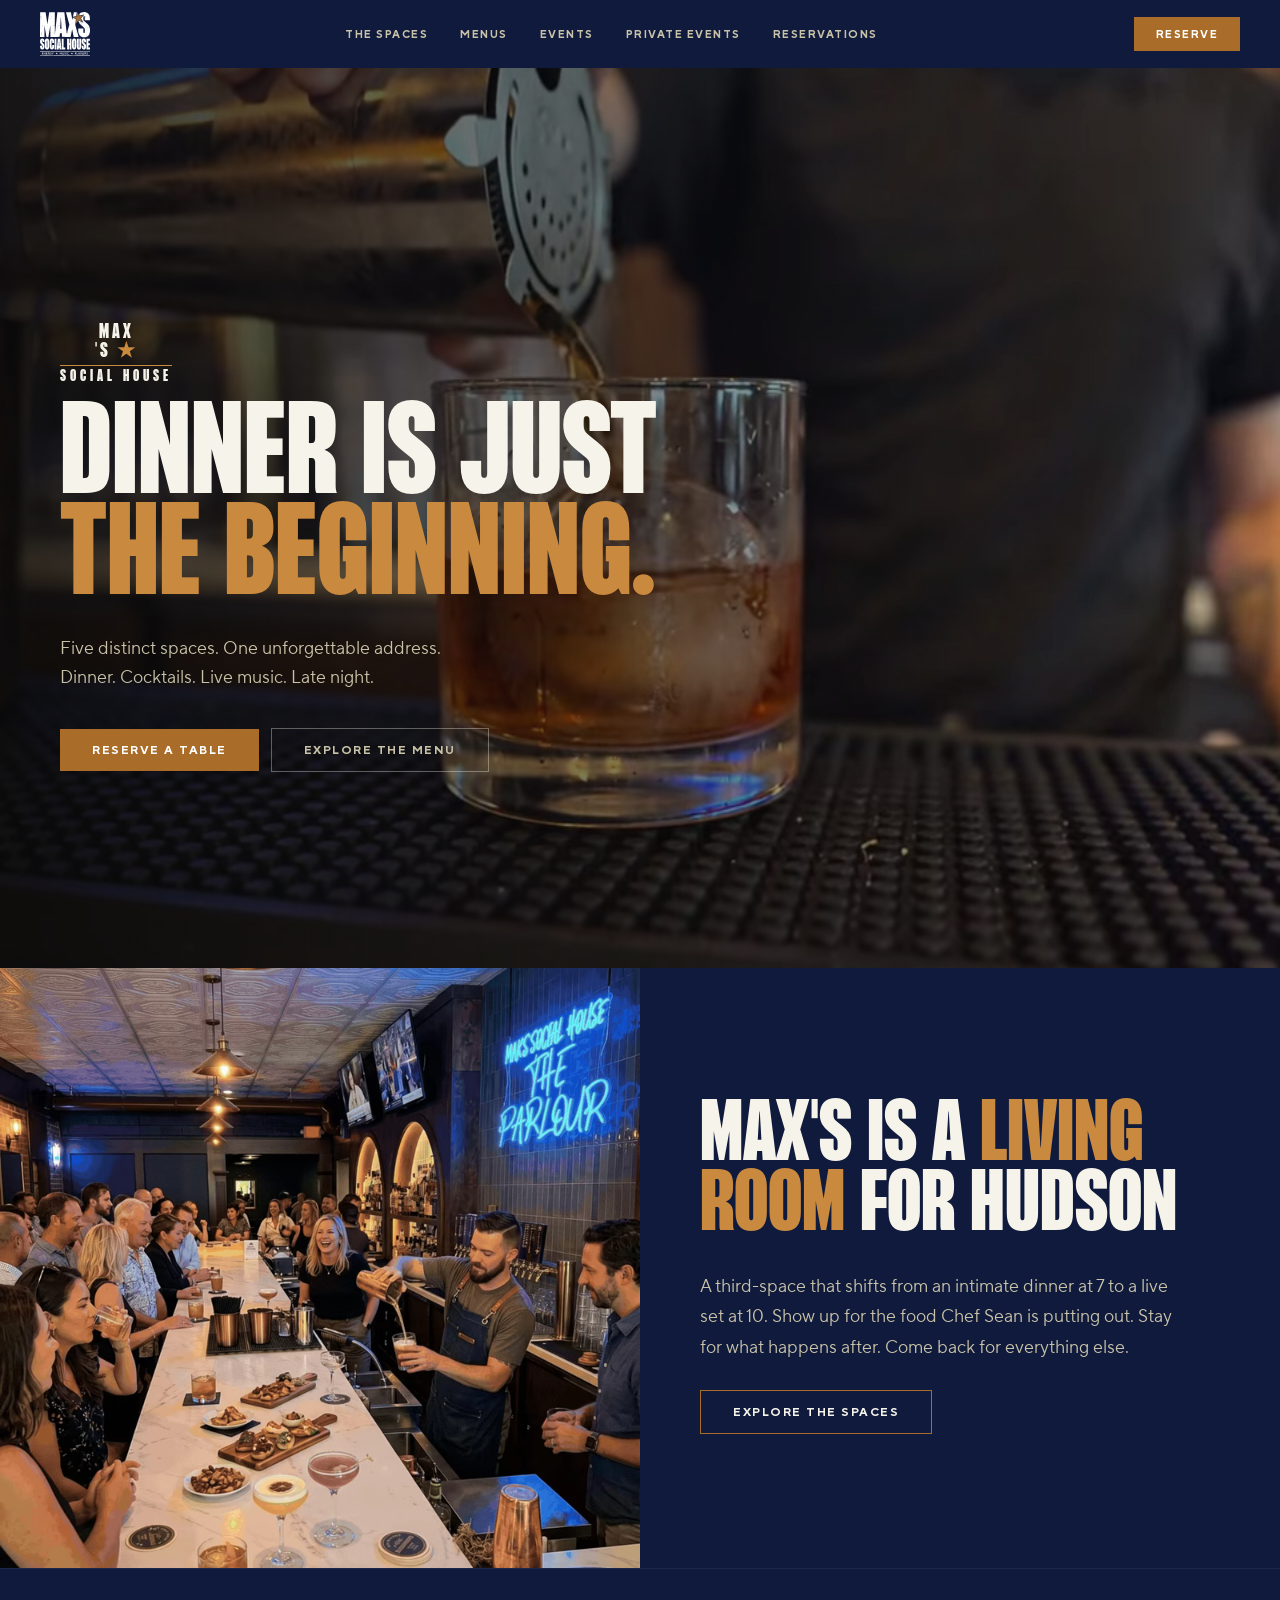
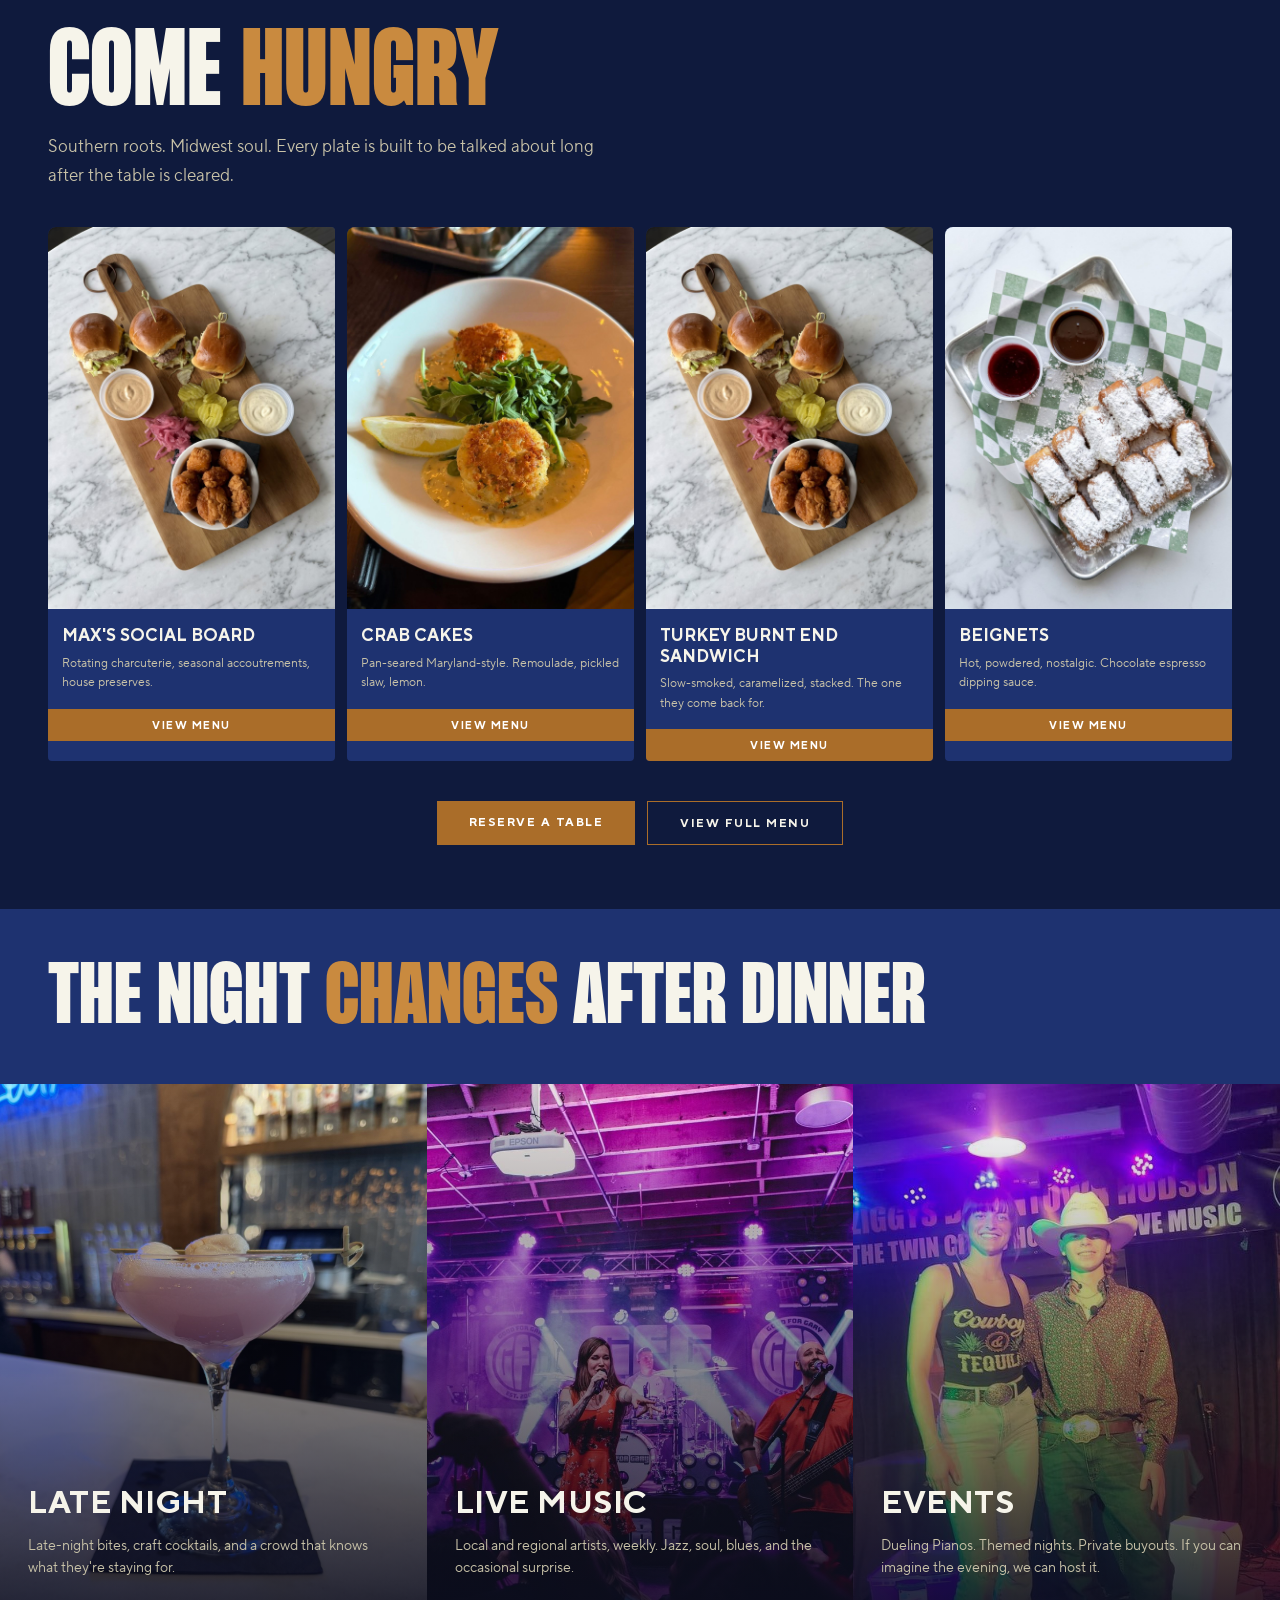
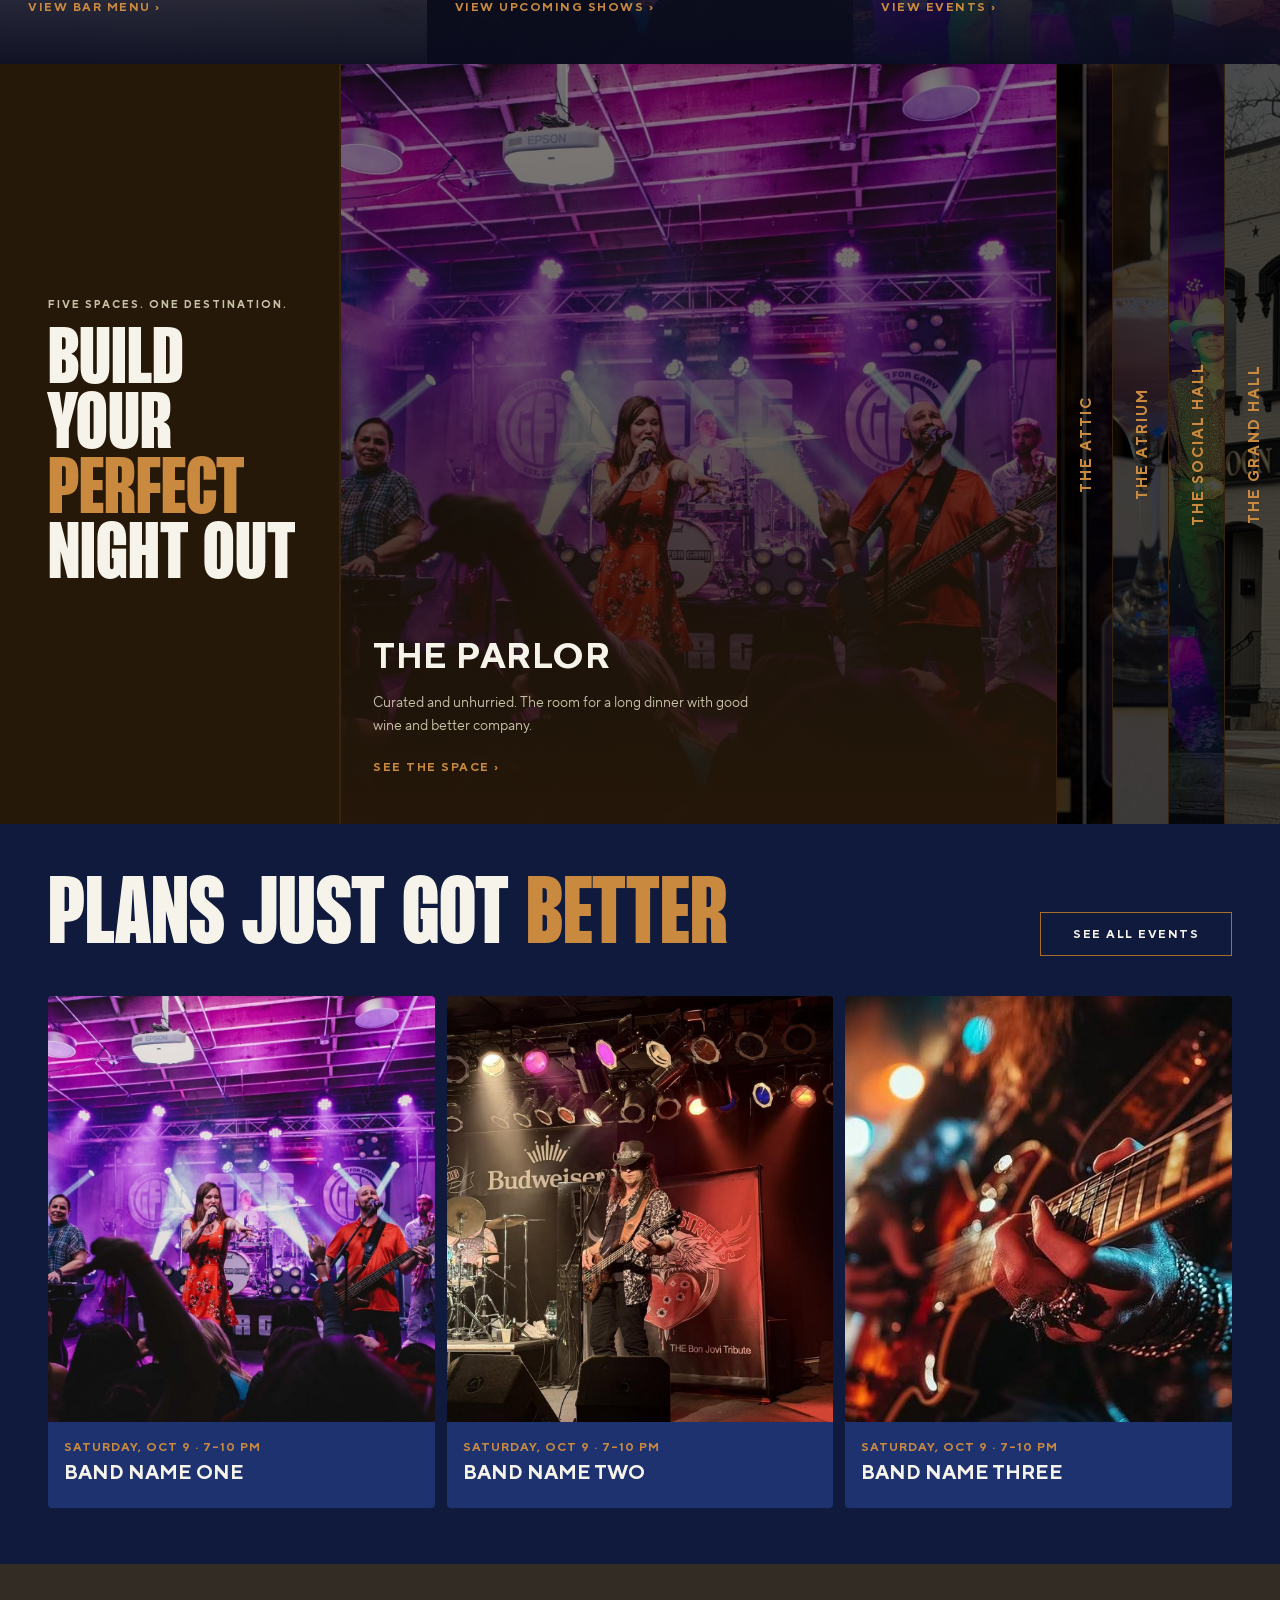
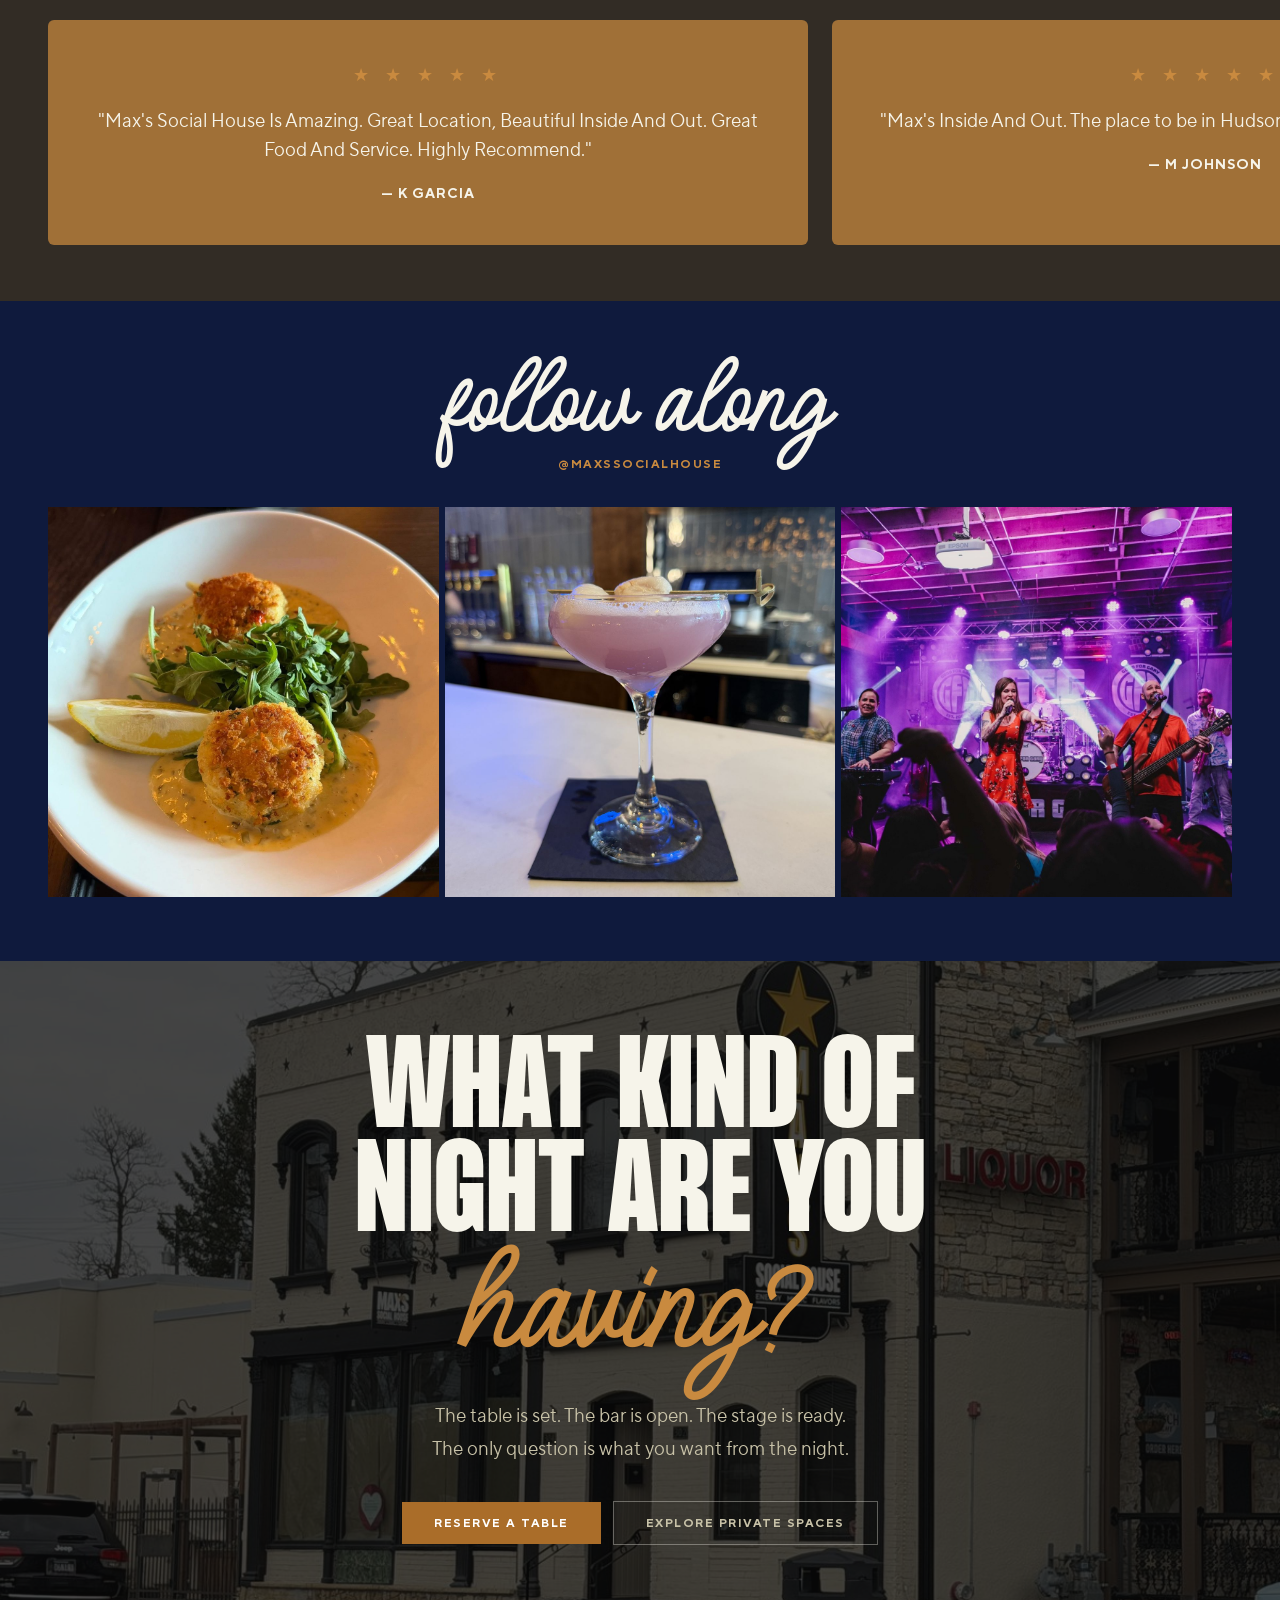
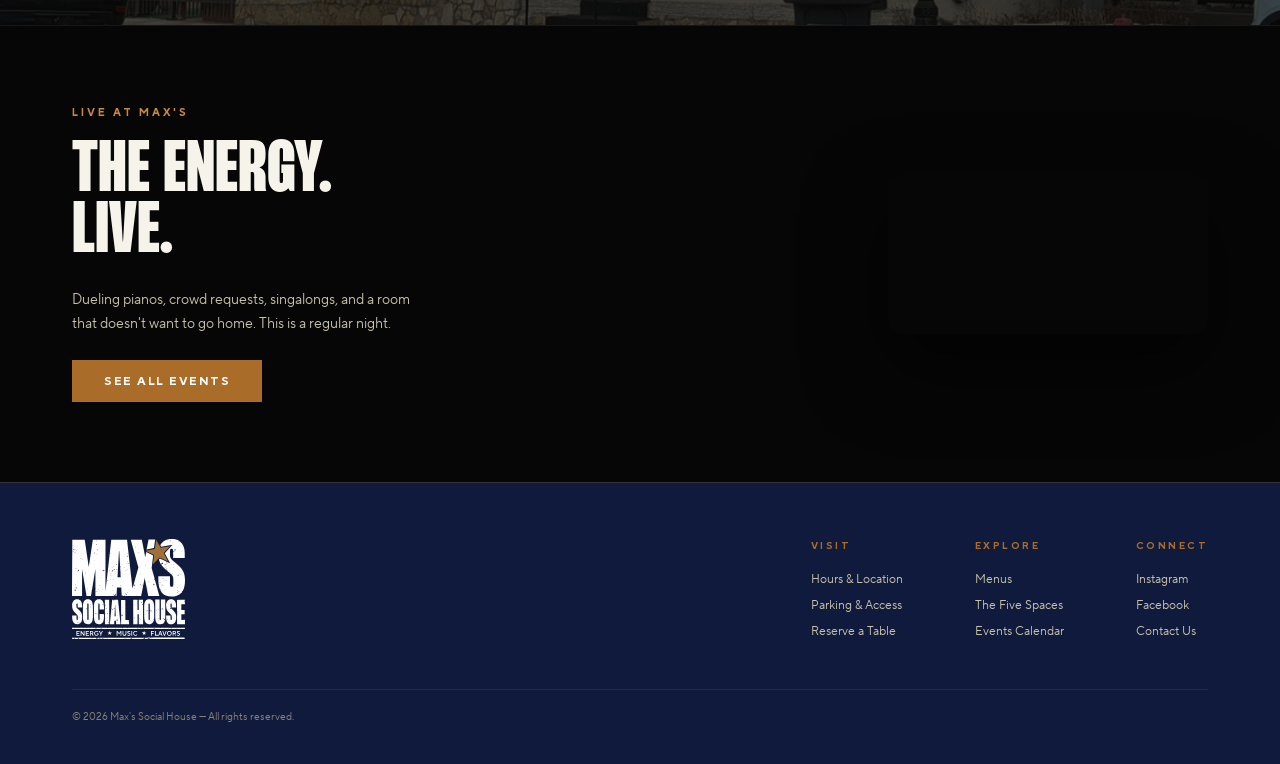
==== commit 530f5fe5: "Add files via upload" ====
--- a/index.html
+++ b/index.html
@@ -59,43 +59,97 @@
 img { max-width: 100%; display: block; }
 
 /* ========== NAV ========== */
-nav {
+.site-nav {
   background: var(--navy);
   display: flex;
   align-items: center;
   justify-content: space-between;
   padding: 0 40px;
-  height: 60px;
-  position: fixed;
+  height: 68px;
+  position: sticky;
   top: 0; left: 0; right: 0;
   z-index: 100;
+  gap: 20px;
 }
 .nav-logo {
   font-family: 'PP Formula', sans-serif;
   font-weight: 900;
-  font-size: 22px;
-  letter-spacing: 1px;
+  font-size: 20px;
+  letter-spacing: 0.06em;
   color: var(--cream);
   text-transform: uppercase;
   white-space: nowrap;
-}
+  text-decoration: none;
+}
+.nav-logo span { color: var(--gold); }
+.nav-logo-img { height: 44px; width: auto; display: block; }
+.footer-logo-img { height: 100px; width: auto; display: block; }
 .nav-links {
   display: flex;
   align-items: center;
   gap: 32px;
+  list-style: none;
   font-family: 'TT Norms Pro', sans-serif;
   font-weight: 700;
   font-size: 11px;
   letter-spacing: 1.5px;
   text-transform: uppercase;
+  margin: 0; padding: 0;
 }
 .nav-links a {
-  color: var(--cream);
+  color: var(--warm-gray);
   text-decoration: none;
   transition: color 0.2s;
 }
-.nav-links a:hover { color: var(--gold); }
-.nav-links a.res { color: var(--gold); }
+.nav-links a:hover, .nav-links a.active { color: var(--gold); }
+.nav-reserve {
+  font-family: 'TT Norms Pro', sans-serif;
+  font-size: 11px;
+  font-weight: 700;
+  letter-spacing: 1.5px;
+  text-transform: uppercase;
+  color: #fff;
+  background: var(--gold-btn);
+  padding: 11px 22px;
+  white-space: nowrap;
+  text-decoration: none;
+  transition: background 0.2s;
+}
+.nav-reserve:hover { background: var(--gold); }
+.nav-hamburger { display: none; cursor: pointer; flex-direction: column; gap: 5px; background: none; border: none; padding: 4px; }
+.nav-hamburger span { display: block; width: 24px; height: 2px; background: var(--cream); transition: 0.3s; }
+.mobile-menu {
+  display: none;
+  position: fixed;
+  inset: 0;
+  background: rgba(10,10,10,0.98);
+  z-index: 200;
+  flex-direction: column;
+  align-items: center;
+  justify-content: center;
+  gap: 40px;
+}
+.mobile-menu.open { display: flex; }
+.mobile-menu a {
+  font-family: 'PP Formula', sans-serif;
+  font-size: 36px;
+  font-weight: 900;
+  letter-spacing: 0.04em;
+  text-transform: uppercase;
+  color: var(--cream);
+  text-decoration: none;
+  transition: color 0.2s;
+}
+.mobile-menu a:hover { color: var(--gold); }
+.mobile-close {
+  position: absolute;
+  top: 20px; right: 24px;
+  background: none; border: none;
+  color: var(--cream);
+  font-size: 32px;
+  cursor: pointer;
+  line-height: 1;
+}
 
 /* ========== HERO ========== */
 .hero {
@@ -747,6 +801,68 @@
   margin: 28px 0 36px;
 }
 
+
+/* ========== REEL STRIP ========== */
+.reel-strip {
+  background: #060606;
+  border-top: 1px solid rgba(201,138,63,0.12);
+  padding: 80px 72px;
+  display: grid;
+  grid-template-columns: 1fr auto;
+  gap: 80px;
+  align-items: center;
+}
+.reel-text {
+  display: flex;
+  flex-direction: column;
+  gap: 24px;
+  max-width: 480px;
+}
+.reel-eyebrow {
+  font-family: 'TT Norms Pro', sans-serif;
+  font-size: 11px;
+  font-weight: 700;
+  letter-spacing: 3px;
+  text-transform: uppercase;
+  color: var(--gold);
+}
+.reel-headline {
+  font-family: 'PP Formula', sans-serif;
+  font-weight: 900;
+  font-size: clamp(40px, 5vw, 72px);
+  line-height: 0.95;
+  text-transform: uppercase;
+  color: var(--cream);
+}
+.reel-sub {
+  font-size: 15px;
+  color: var(--warm-gray);
+  line-height: 1.6;
+  max-width: 360px;
+}
+.reel-video-wrap {
+  width: 320px;
+  border-radius: 16px;
+  overflow: hidden;
+  box-shadow: 0 32px 80px rgba(0,0,0,0.6);
+  flex-shrink: 0;
+}
+.reel-video-wrap video {
+  width: 100%;
+  display: block;
+}
+@media (max-width: 900px) {
+  .reel-strip {
+    grid-template-columns: 1fr;
+    padding: 60px 24px;
+    gap: 40px;
+  }
+  .reel-video-wrap {
+    width: 240px;
+    margin: 0 auto;
+  }
+}
+
 /* ========== FOOTER ========== */
 footer {
   background: var(--navy);
@@ -796,7 +912,7 @@
 
 /* ========== RESPONSIVE ========== */
 @media (max-width: 960px) {
-  nav { padding: 0 20px; }
+  .site-nav { padding: 0 20px; }
   .nav-links { gap: 20px; font-size: 10px; }
   .hero-content { padding: 0 32px; }
   .food-feature { grid-template-columns: 1fr; }
@@ -817,7 +933,8 @@
 }
 
 @media (max-width: 600px) {
-  .nav-links { display: none; }
+  .nav-links, .nav-reserve { display: none; }
+  .nav-hamburger { display: flex; }
   .food-cards { grid-template-columns: 1fr; }
   .events-cards { grid-template-columns: 1fr; }
   .footer-grid { grid-template-columns: 1fr; gap: 28px; }
@@ -833,16 +950,36 @@
 <body>
 
 <!-- NAV -->
-<nav>
-  <div class="nav-logo">MAX'S SOCIAL HOUSE</div>
-  <div class="nav-links">
-    <a href="spaces.html">The Spaces</a>
-    <a href="menus.html">Menus</a>
-    <a href="events.html">Events</a>
-    <a href="private-events.html">Private Events</a>
-    <a href="reservations.html" class="res">Reservations</a>
-  </div>
+<nav class="site-nav">
+  <a href="index.html" class="nav-logo"><img src="[data-uri]" alt="Max's Social House" class="nav-logo-img"></a>
+  <ul class="nav-links">
+    <li><a href="spaces.html">The Spaces</a></li>
+    <li><a href="menus.html">Menus</a></li>
+    <li><a href="events.html">Events</a></li>
+    <li><a href="private-events.html">Private Events</a></li>
+    <li><a href="reservations.html">Reservations</a></li>
+  </ul>
+  <a href="reservations.html" class="nav-reserve">Reserve</a>
+  <button class="nav-hamburger" id="navToggle" aria-label="Open menu">
+    <span></span><span></span><span></span>
+  </button>
 </nav>
+<div class="mobile-menu" id="mobileMenu">
+  <button class="mobile-close" id="mobileClose">&times;</button>
+  <a href="spaces.html">The Spaces</a>
+  <a href="menus.html">Menus</a>
+  <a href="events.html">Events</a>
+  <a href="private-events.html">Private Events</a>
+  <a href="reservations.html">Reservations</a>
+</div>
+<script>
+  document.getElementById('navToggle').addEventListener('click', function(){
+    document.getElementById('mobileMenu').classList.add('open');
+  });
+  document.getElementById('mobileClose').addEventListener('click', function(){
+    document.getElementById('mobileMenu').classList.remove('open');
+  });
+</script>
 
 <!-- HERO -->
 <section class="hero">
@@ -1108,21 +1245,35 @@
   </div>
 </section>
 
+
+<!-- REEL STRIP -->
+<section class="reel-strip">
+  <div class="reel-text">
+    <div class="reel-eyebrow">Live at Max's</div>
+    <div class="reel-headline">The Energy.<br>Live.</div>
+    <p class="reel-sub">Dueling pianos, crowd requests, singalongs, and a room that doesn't want to go home. This is a regular night.</p>
+    <a href="events.html" class="btn btn-gold" style="display:inline-flex;align-self:flex-start;">See All Events</a>
+  </div>
+  <div class="reel-video-wrap">
+    <video src="[data-uri]